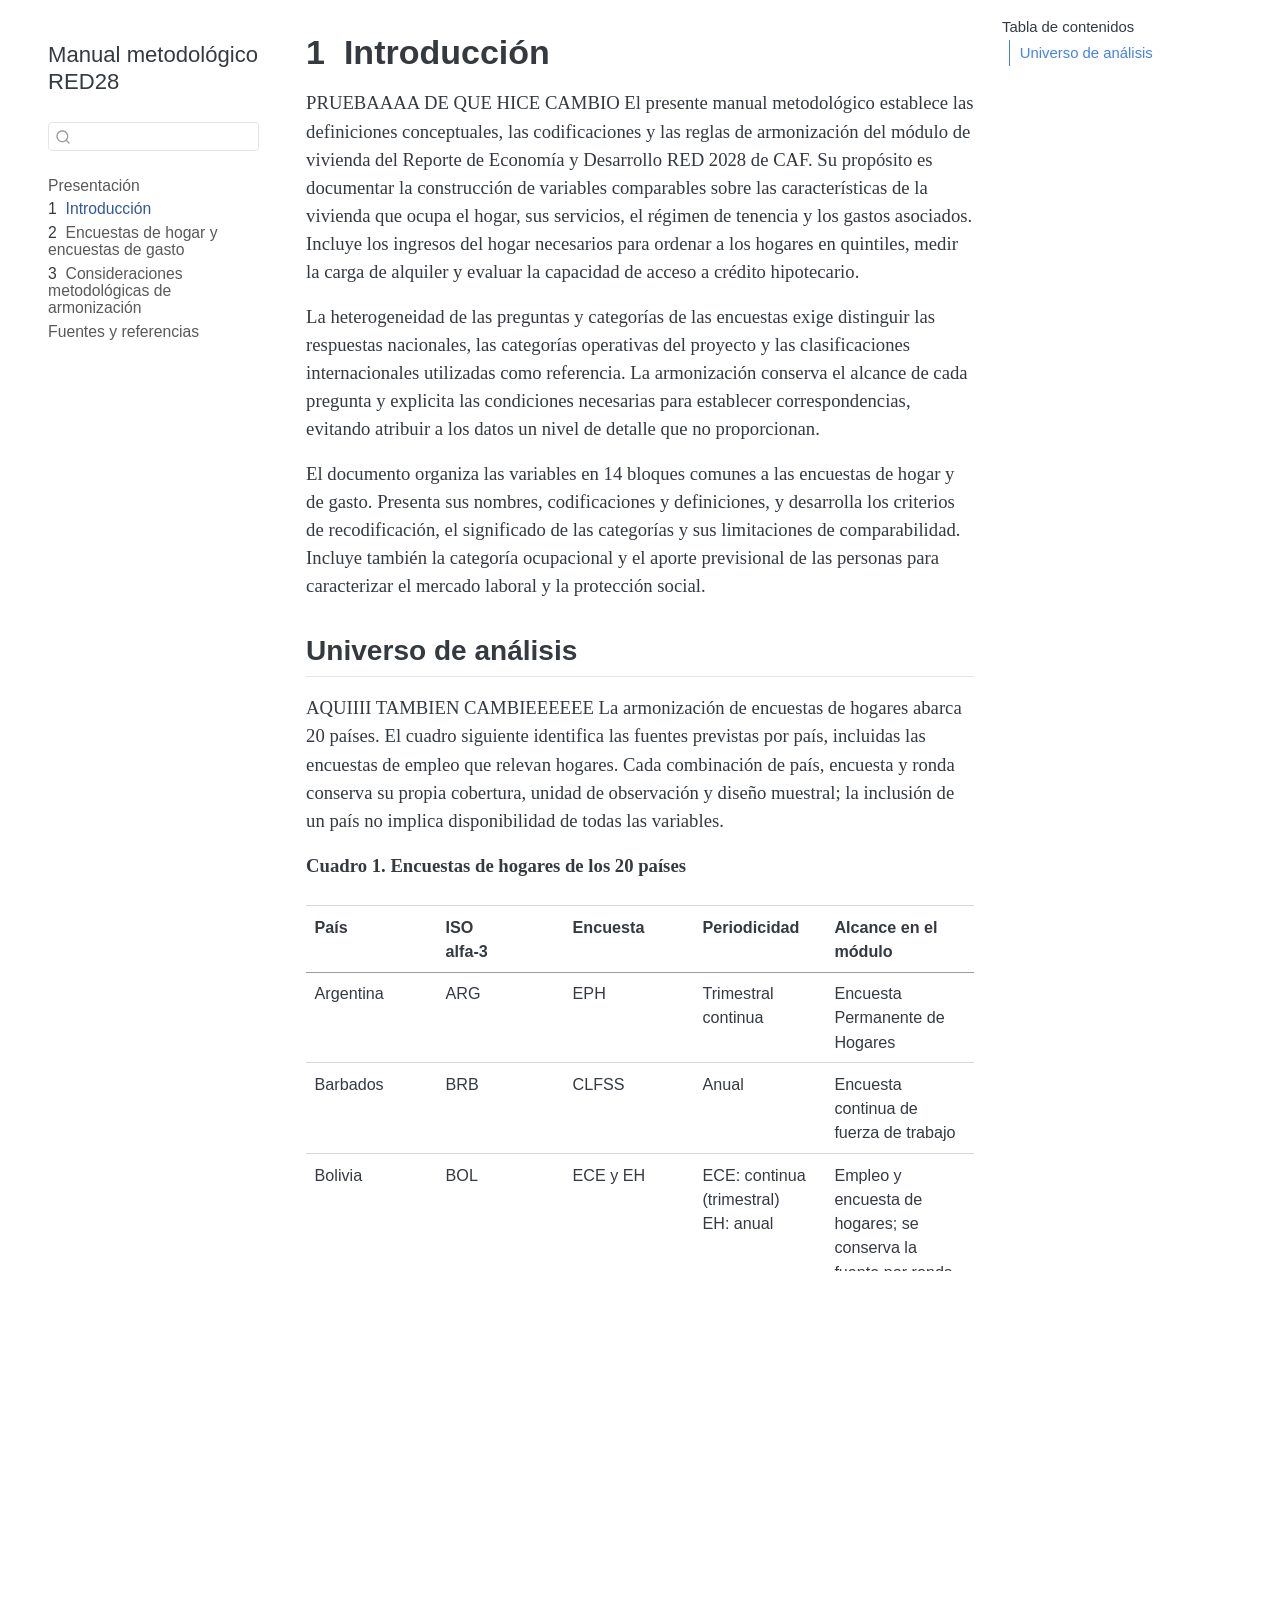
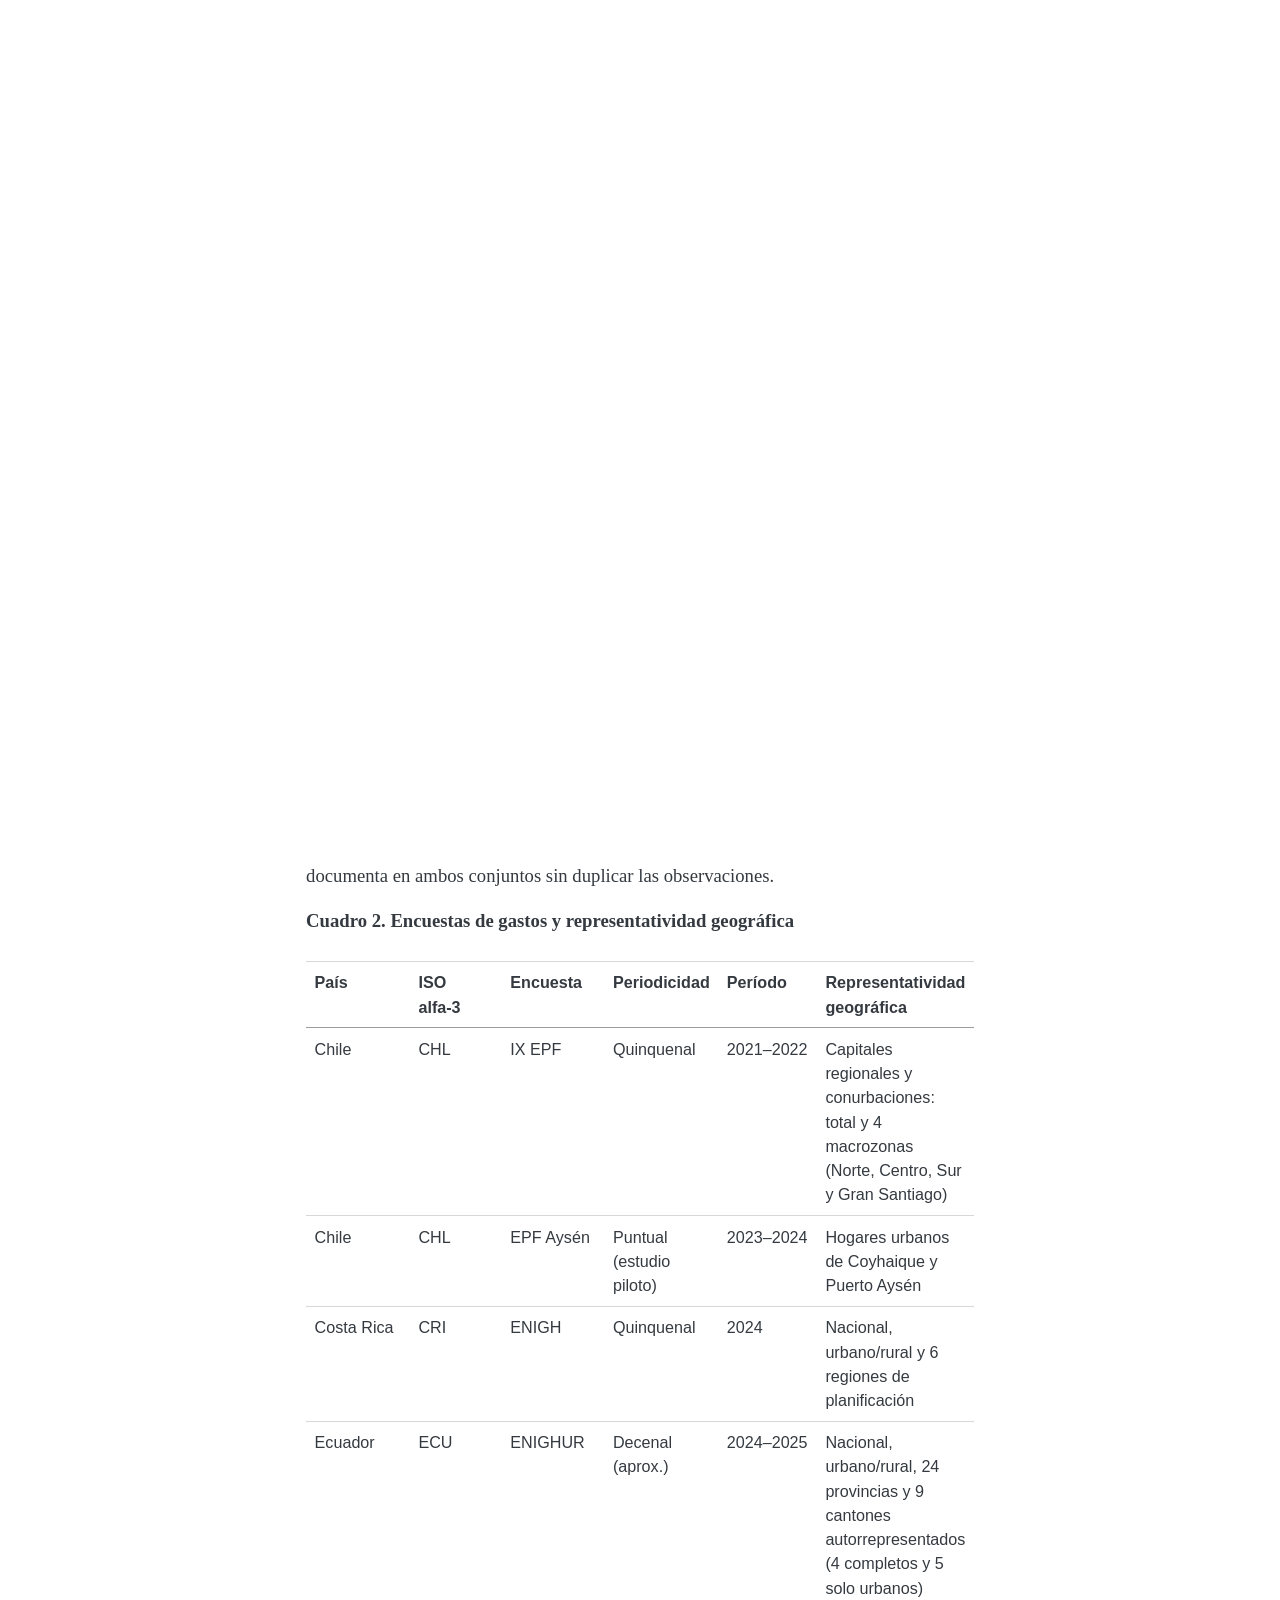
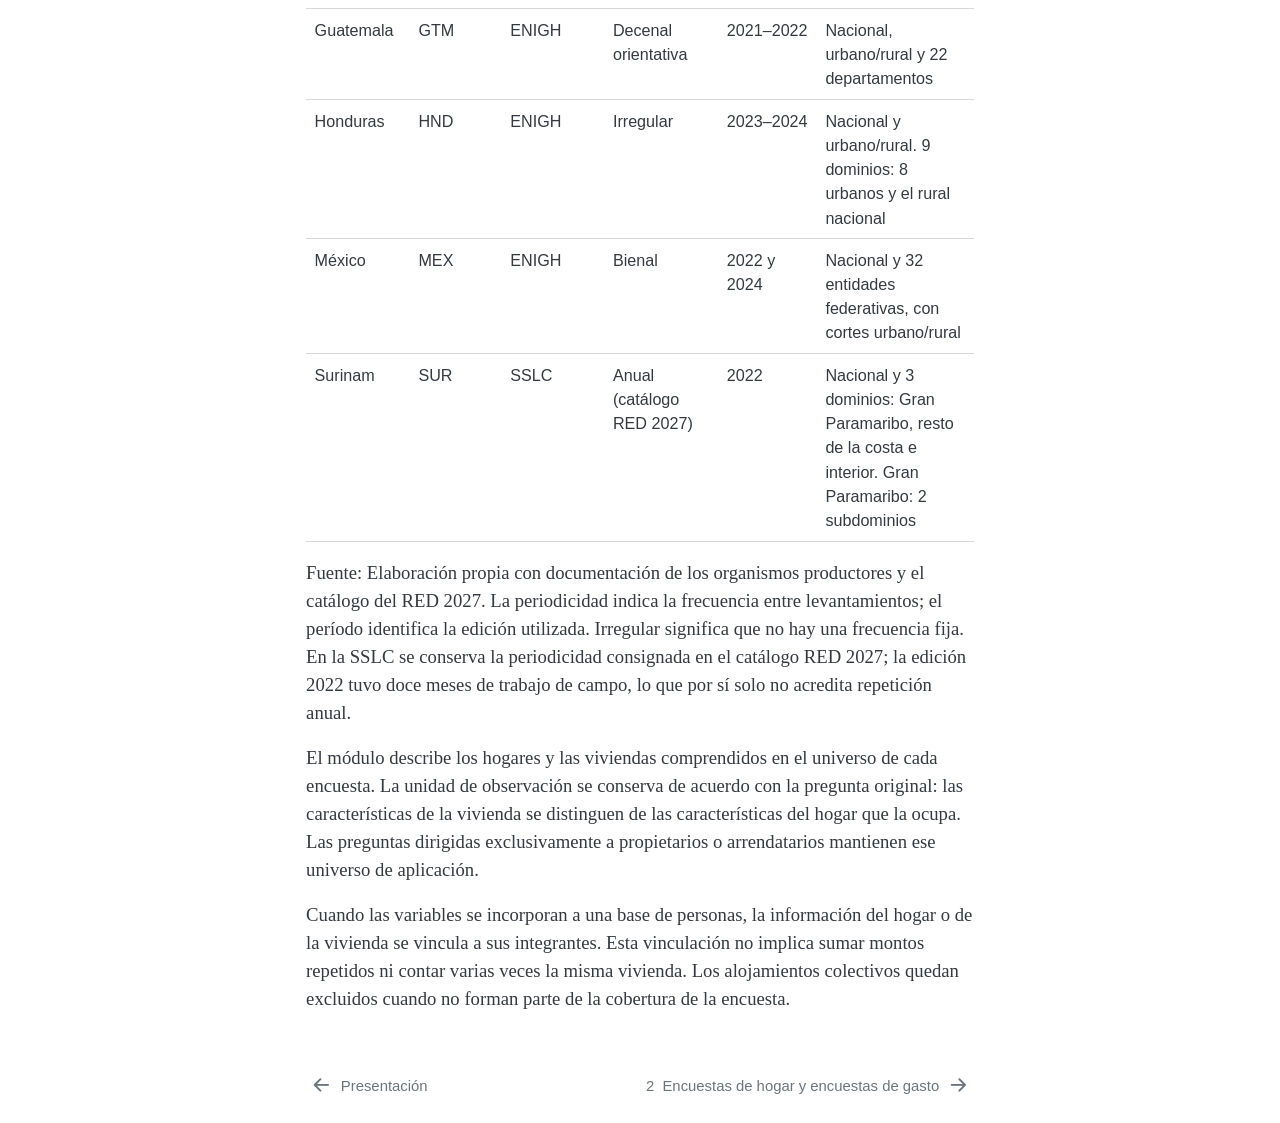
==== chapters/01-introduccion.html @ 7846947e "Publica el manual de vivienda desde RED-2028 (0c551a5)" ====
<!DOCTYPE html>
<html xmlns="http://www.w3.org/1999/xhtml" lang="es" xml:lang="es"><head>

<meta charset="utf-8">
<meta name="generator" content="quarto-1.8.25">

<meta name="viewport" content="width=device-width, initial-scale=1.0, user-scalable=yes">


<title>1&nbsp; Introducción – Manual metodológico RED28</title>
<style>
code{white-space: pre-wrap;}
span.smallcaps{font-variant: small-caps;}
div.columns{display: flex; gap: min(4vw, 1.5em);}
div.column{flex: auto; overflow-x: auto;}
div.hanging-indent{margin-left: 1.5em; text-indent: -1.5em;}
ul.task-list{list-style: none;}
ul.task-list li input[type="checkbox"] {
  width: 0.8em;
  margin: 0 0.8em 0.2em -1em; /* quarto-specific, see https://github.com/quarto-dev/quarto-cli/issues/4556 */ 
  vertical-align: middle;
}
</style>


<script src="../site_libs/quarto-nav/quarto-nav.js"></script>
<script src="../site_libs/quarto-nav/headroom.min.js"></script>
<script src="../site_libs/clipboard/clipboard.min.js"></script>
<script src="../site_libs/quarto-search/autocomplete.umd.js"></script>
<script src="../site_libs/quarto-search/fuse.min.js"></script>
<script src="../site_libs/quarto-search/quarto-search.js"></script>
<meta name="quarto:offset" content="../">
<link href="../chapters/02-encuestas-y-variables.html" rel="next">
<link href="../index.html" rel="prev">
<script src="../site_libs/quarto-html/quarto.js" type="module"></script>
<script src="../site_libs/quarto-html/tabsets/tabsets.js" type="module"></script>
<script src="../site_libs/quarto-html/axe/axe-check.js" type="module"></script>
<script src="../site_libs/quarto-html/popper.min.js"></script>
<script src="../site_libs/quarto-html/tippy.umd.min.js"></script>
<script src="../site_libs/quarto-html/anchor.min.js"></script>
<link href="../site_libs/quarto-html/tippy.css" rel="stylesheet">
<link href="../site_libs/quarto-html/quarto-syntax-highlighting-7b89279ff1a6dce999919e0e67d4d9ec.css" rel="stylesheet" id="quarto-text-highlighting-styles">
<script src="../site_libs/bootstrap/bootstrap.min.js"></script>
<link href="../site_libs/bootstrap/bootstrap-icons.css" rel="stylesheet">
<link href="../site_libs/bootstrap/bootstrap-eebf6eb1e1b65f16e7bf3174752d4c9c.min.css" rel="stylesheet" append-hash="true" id="quarto-bootstrap" data-mode="light">
<script id="quarto-search-options" type="application/json">{
  "location": "sidebar",
  "copy-button": false,
  "collapse-after": 3,
  "panel-placement": "start",
  "type": "textbox",
  "limit": 50,
  "keyboard-shortcut": [
    "f",
    "/",
    "s"
  ],
  "show-item-context": false,
  "language": {
    "search-no-results-text": "No se han encontrado resultados",
    "search-matching-documents-text": "documentos encontrados",
    "search-copy-link-title": "Copiar el enlace en la búsqueda",
    "search-hide-matches-text": "Ocultar resultados adicionales",
    "search-more-match-text": "resultado adicional en este documento",
    "search-more-matches-text": "resultados adicionales en este documento",
    "search-clear-button-title": "Borrar",
    "search-text-placeholder": "",
    "search-detached-cancel-button-title": "Cancelar",
    "search-submit-button-title": "Enviar",
    "search-label": "Buscar"
  }
}</script>


<link rel="stylesheet" href="../styles.css">
</head>

<body class="nav-sidebar floating quarto-light">

<div id="quarto-search-results"></div>
  <header id="quarto-header" class="headroom fixed-top">
  <nav class="quarto-secondary-nav">
    <div class="container-fluid d-flex">
      <button type="button" class="quarto-btn-toggle btn" data-bs-toggle="collapse" role="button" data-bs-target=".quarto-sidebar-collapse-item" aria-controls="quarto-sidebar" aria-expanded="false" aria-label="Alternar barra lateral" onclick="if (window.quartoToggleHeadroom) { window.quartoToggleHeadroom(); }">
        <i class="bi bi-layout-text-sidebar-reverse"></i>
      </button>
        <nav class="quarto-page-breadcrumbs" aria-label="breadcrumb"><ol class="breadcrumb"><li class="breadcrumb-item"><a href="../chapters/01-introduccion.html"><span class="chapter-number">1</span>&nbsp; <span class="chapter-title">Introducción</span></a></li></ol></nav>
        <a class="flex-grow-1" role="navigation" data-bs-toggle="collapse" data-bs-target=".quarto-sidebar-collapse-item" aria-controls="quarto-sidebar" aria-expanded="false" aria-label="Alternar barra lateral" onclick="if (window.quartoToggleHeadroom) { window.quartoToggleHeadroom(); }">      
        </a>
      <button type="button" class="btn quarto-search-button" aria-label="Buscar" onclick="window.quartoOpenSearch();">
        <i class="bi bi-search"></i>
      </button>
    </div>
  </nav>
</header>
<!-- content -->
<div id="quarto-content" class="quarto-container page-columns page-rows-contents page-layout-article">
<!-- sidebar -->
  <nav id="quarto-sidebar" class="sidebar collapse collapse-horizontal quarto-sidebar-collapse-item sidebar-navigation floating overflow-auto">
    <div class="pt-lg-2 mt-2 text-left sidebar-header sidebar-header-stacked">
      <a href="../index.html" class="sidebar-logo-link">
      </a>
    <div class="sidebar-title mb-0 py-0">
      <a href="../">Manual metodológico RED28</a> 
    </div>
      </div>
        <div class="mt-2 flex-shrink-0 align-items-center">
        <div class="sidebar-search">
        <div id="quarto-search" class="" title="Buscar"></div>
        </div>
        </div>
    <div class="sidebar-menu-container"> 
    <ul class="list-unstyled mt-1">
        <li class="sidebar-item">
  <div class="sidebar-item-container"> 
  <a href="../index.html" class="sidebar-item-text sidebar-link">
 <span class="menu-text">Presentación</span></a>
  </div>
</li>
        <li class="sidebar-item">
  <div class="sidebar-item-container"> 
  <a href="../chapters/01-introduccion.html" class="sidebar-item-text sidebar-link active">
 <span class="menu-text"><span class="chapter-number">1</span>&nbsp; <span class="chapter-title">Introducción</span></span></a>
  </div>
</li>
        <li class="sidebar-item">
  <div class="sidebar-item-container"> 
  <a href="../chapters/02-encuestas-y-variables.html" class="sidebar-item-text sidebar-link">
 <span class="menu-text"><span class="chapter-number">2</span>&nbsp; <span class="chapter-title">Encuestas de hogar y encuestas de gasto</span></span></a>
  </div>
</li>
        <li class="sidebar-item">
  <div class="sidebar-item-container"> 
  <a href="../chapters/03-consideraciones-metodologicas.html" class="sidebar-item-text sidebar-link">
 <span class="menu-text"><span class="chapter-number">3</span>&nbsp; <span class="chapter-title">Consideraciones metodológicas de armonización</span></span></a>
  </div>
</li>
        <li class="sidebar-item">
  <div class="sidebar-item-container"> 
  <a href="../chapters/04-fuentes-y-referencias.html" class="sidebar-item-text sidebar-link">
 <span class="menu-text">Fuentes y referencias</span></a>
  </div>
</li>
    </ul>
    </div>
</nav>
<div id="quarto-sidebar-glass" class="quarto-sidebar-collapse-item" data-bs-toggle="collapse" data-bs-target=".quarto-sidebar-collapse-item"></div>
<!-- margin-sidebar -->
    <div id="quarto-margin-sidebar" class="sidebar margin-sidebar">
        <nav id="TOC" role="doc-toc" class="toc-active">
    <h2 id="toc-title">Tabla de contenidos</h2>
   
  <ul class="collapse">
  <li><a href="#universo-de-análisis" id="toc-universo-de-análisis" class="nav-link active" data-scroll-target="#universo-de-análisis">Universo de análisis</a></li>
  </ul>
</nav>
    </div>
<!-- main -->
<main class="content" id="quarto-document-content">

<header id="title-block-header" class="quarto-title-block default">
<div class="quarto-title">
<h1 class="title"><span class="chapter-number">1</span>&nbsp; <span class="chapter-title">Introducción</span></h1>
</div>



<div class="quarto-title-meta">

    
  
    
  </div>
  


</header>


<p>PRUEBAAAA DE QUE HICE CAMBIO El presente manual metodológico establece las definiciones conceptuales, las codificaciones y las reglas de armonización del módulo de vivienda del Reporte de Economía y Desarrollo RED 2028 de CAF. Su propósito es documentar la construcción de variables comparables sobre las características de la vivienda que ocupa el hogar, sus servicios, el régimen de tenencia y los gastos asociados. Incluye los ingresos del hogar necesarios para ordenar a los hogares en quintiles, medir la carga de alquiler y evaluar la capacidad de acceso a crédito hipotecario.</p>
<p>La heterogeneidad de las preguntas y categorías de las encuestas exige distinguir las respuestas nacionales, las categorías operativas del proyecto y las clasificaciones internacionales utilizadas como referencia. La armonización conserva el alcance de cada pregunta y explicita las condiciones necesarias para establecer correspondencias, evitando atribuir a los datos un nivel de detalle que no proporcionan.</p>
<p>El documento organiza las variables en 14 bloques comunes a las encuestas de hogar y de gasto. Presenta sus nombres, codificaciones y definiciones, y desarrolla los criterios de recodificación, el significado de las categorías y sus limitaciones de comparabilidad. Incluye también la categoría ocupacional y el aporte previsional de las personas para caracterizar el mercado laboral y la protección social.</p>
<section id="universo-de-análisis" class="level2">
<h2 class="anchored" data-anchor-id="universo-de-análisis">Universo de análisis</h2>
<p>AQUIIII TAMBIEN CAMBIEEEEEE La armonización de encuestas de hogares abarca 20 países. El cuadro siguiente identifica las fuentes previstas por país, incluidas las encuestas de empleo que relevan hogares. Cada combinación de país, encuesta y ronda conserva su propia cobertura, unidad de observación y diseño muestral; la inclusión de un país no implica disponibilidad de todas las variables.</p>
<p><strong>Cuadro 1. Encuestas de hogares de los 20 países</strong></p>
<div class="table-responsive">
<table class="caption-top table">
<colgroup>
<col style="width: 20%">
<col style="width: 20%">
<col style="width: 20%">
<col style="width: 20%">
<col style="width: 20%">
</colgroup>
<thead>
<tr class="header">
<th>País</th>
<th>ISO<br>alfa-3</th>
<th>Encuesta</th>
<th>Periodicidad</th>
<th>Alcance en el módulo</th>
</tr>
</thead>
<tbody>
<tr class="odd">
<td>Argentina</td>
<td>ARG</td>
<td>EPH</td>
<td>Trimestral continua</td>
<td>Encuesta Permanente de Hogares</td>
</tr>
<tr class="even">
<td>Barbados</td>
<td>BRB</td>
<td>CLFSS</td>
<td>Anual</td>
<td>Encuesta continua de fuerza de trabajo</td>
</tr>
<tr class="odd">
<td>Bolivia</td>
<td>BOL</td>
<td>ECE y EH</td>
<td>ECE: continua (trimestral)<br>EH: anual</td>
<td>Empleo y encuesta de hogares; se conserva la fuente por ronda</td>
</tr>
<tr class="even">
<td>Brasil</td>
<td>BRA</td>
<td>PNAD Contínua</td>
<td>Continua (trimestral)</td>
<td>Incluye el cuestionario de características de la vivienda</td>
</tr>
<tr class="odd">
<td>Chile</td>
<td>CHL</td>
<td>ENE y CASEN</td>
<td>ENE: continua (mensual; publicación trimestral móvil)<br>CASEN: bienal</td>
<td>Fuentes complementarias; no se mezclan hogares de muestras distintas</td>
</tr>
<tr class="even">
<td>Colombia</td>
<td>COL</td>
<td>GEIH</td>
<td>Continua (mensual)</td>
<td>Gran Encuesta Integrada de Hogares</td>
</tr>
<tr class="odd">
<td>Costa Rica</td>
<td>CRI</td>
<td>ECE y ENAHO</td>
<td>ECE: trimestral continua<br>ENAHO: anual</td>
<td>ENAHO aporta el módulo detallado de vivienda</td>
</tr>
<tr class="even">
<td>Ecuador</td>
<td>ECU</td>
<td>ENEMDU</td>
<td>Continua (mensual)</td>
<td>Encuesta Nacional de Empleo, Desempleo y Subempleo</td>
</tr>
<tr class="odd">
<td>El Salvador</td>
<td>SLV</td>
<td>EHPM</td>
<td>Anual</td>
<td>Encuesta de Hogares de Propósitos Múltiples</td>
</tr>
<tr class="even">
<td>España</td>
<td>ESP</td>
<td>ECV</td>
<td>Anual</td>
<td>Versión española de EU-SILC; fuente de hogares y vivienda del módulo</td>
</tr>
<tr class="odd">
<td>Estados Unidos</td>
<td>USA</td>
<td>ACS; AHS; CPS-ASEC</td>
<td>ACS: continua (mensual)<br>AHS: bienal; recolección continua desde 2025<br>CPS-ASEC: anual</td>
<td>ACS principal para vivienda; AHS complementaria; CPS-ASEC para información socioeconómica</td>
</tr>
<tr class="even">
<td>Guatemala</td>
<td>GTM</td>
<td>ENEI, ENEIC y ENCOVI</td>
<td>ENEI / ENEIC: trimestral continua<br>ENCOVI: no periódica</td>
<td>La fuente y el formulario inicial o de seguimiento se identifican por ronda</td>
</tr>
<tr class="odd">
<td>Honduras</td>
<td>HND</td>
<td>EPHPM</td>
<td>Anual</td>
<td>Encuesta Permanente de Hogares de Propósitos Múltiples</td>
</tr>
<tr class="even">
<td>México</td>
<td>MEX</td>
<td>ENOE</td>
<td>Continua (trimestral)</td>
<td>Incluye el cuestionario sociodemográfico; ENIGH se documenta entre las encuestas de gasto</td>
</tr>
<tr class="odd">
<td>Panamá</td>
<td>PAN</td>
<td>EPM y EML</td>
<td>Continua (trimestral)</td>
<td>Encuestas de Propósitos Múltiples y de Mercado Laboral, según ronda</td>
</tr>
<tr class="even">
<td>Paraguay</td>
<td>PRY</td>
<td>EPHC</td>
<td>Continua</td>
<td>Encuesta Permanente de Hogares Continua</td>
</tr>
<tr class="odd">
<td>Perú</td>
<td>PER</td>
<td>ENAHO</td>
<td>Continua (anual y trimestral)</td>
<td>Encuesta Nacional de Hogares</td>
</tr>
<tr class="even">
<td>República Dominicana</td>
<td>DOM</td>
<td>ENCFT</td>
<td>Continua</td>
<td>Encuesta Nacional Continua de Fuerza de Trabajo</td>
</tr>
<tr class="odd">
<td>Surinam</td>
<td>SUR</td>
<td>SSLC</td>
<td>Anual (catálogo RED 2027)</td>
<td>Suriname Survey of Living Conditions; aporta también información de gasto</td>
</tr>
<tr class="even">
<td>Uruguay</td>
<td>URY</td>
<td>ECH</td>
<td>Continua (mensual)</td>
<td>Encuesta Continua de Hogares</td>
</tr>
</tbody>
</table>
</div>
<p>Fuente: Elaboración propia a partir del cuadro de fuentes del RED 2027, el INE de España, el U.S. Census Bureau y los códigos ISO alfa-3 publicados por Naciones Unidas. La periodicidad de las encuestas latinoamericanas y caribeñas sigue el RED 2027; se distingue cada encuesta cuando un país tiene más de una fuente.</p>
<p>Para España se utiliza la Encuesta de Condiciones de Vida (ECV), versión española de EU-SILC. Esta fuente recoge información sobre los hogares, la vivienda y sus costes. Sus ingresos suelen referirse al año natural anterior al de la entrevista, distinción que debe conservarse en el registro de períodos.</p>
<p>Para Estados Unidos se prioriza la American Community Survey (ACS), que recoge alquiler, valor de la vivienda, año de construcción, hipoteca, cuartos y dormitorios. La American Housing Survey (AHS) complementa el análisis de condiciones físicas, mantenimiento y financiación. El suplemento Annual Social and Economic Supplement de la Current Population Survey (CPS-ASEC) se utiliza cuando aporta las variables socioeconómicas requeridas; no sustituye al cuestionario de vivienda de ACS o AHS. Las muestras se mantienen separadas y no se enlazan como si observaran los mismos hogares.</p>
<p>Las encuestas de gasto incluidas en la revisión corresponden a siete países y se presentan a continuación. Surinam SSLC aporta información de hogares y de gasto, por lo que se documenta en ambos conjuntos sin duplicar las observaciones.</p>
<p><strong>Cuadro 2. Encuestas de gastos y representatividad geográfica</strong></p>
<div class="table-responsive">
<table class="caption-top table">
<colgroup>
<col style="width: 16%">
<col style="width: 16%">
<col style="width: 16%">
<col style="width: 16%">
<col style="width: 16%">
<col style="width: 16%">
</colgroup>
<thead>
<tr class="header">
<th>País</th>
<th>ISO<br>alfa-3</th>
<th>Encuesta</th>
<th>Periodicidad</th>
<th>Período</th>
<th>Representatividad geográfica</th>
</tr>
</thead>
<tbody>
<tr class="odd">
<td>Chile</td>
<td>CHL</td>
<td>IX EPF</td>
<td>Quinquenal</td>
<td>2021–2022</td>
<td>Capitales regionales y conurbaciones: total y 4 macrozonas (Norte, Centro, Sur y Gran Santiago)</td>
</tr>
<tr class="even">
<td>Chile</td>
<td>CHL</td>
<td>EPF Aysén</td>
<td>Puntual (estudio piloto)</td>
<td>2023–2024</td>
<td>Hogares urbanos de Coyhaique y Puerto Aysén</td>
</tr>
<tr class="odd">
<td>Costa Rica</td>
<td>CRI</td>
<td>ENIGH</td>
<td>Quinquenal</td>
<td>2024</td>
<td>Nacional, urbano/rural y 6 regiones de planificación</td>
</tr>
<tr class="even">
<td>Ecuador</td>
<td>ECU</td>
<td>ENIGHUR</td>
<td>Decenal (aprox.)</td>
<td>2024–2025</td>
<td>Nacional, urbano/rural, 24 provincias y 9 cantones autorrepresentados (4 completos y 5 solo urbanos)</td>
</tr>
<tr class="odd">
<td>Guatemala</td>
<td>GTM</td>
<td>ENIGH</td>
<td>Decenal orientativa</td>
<td>2021–2022</td>
<td>Nacional, urbano/rural y 22 departamentos</td>
</tr>
<tr class="even">
<td>Honduras</td>
<td>HND</td>
<td>ENIGH</td>
<td>Irregular</td>
<td>2023–2024</td>
<td>Nacional y urbano/rural. 9 dominios: 8 urbanos y el rural nacional</td>
</tr>
<tr class="odd">
<td>México</td>
<td>MEX</td>
<td>ENIGH</td>
<td>Bienal</td>
<td>2022 y 2024</td>
<td>Nacional y 32 entidades federativas, con cortes urbano/rural</td>
</tr>
<tr class="even">
<td>Surinam</td>
<td>SUR</td>
<td>SSLC</td>
<td>Anual (catálogo RED 2027)</td>
<td>2022</td>
<td>Nacional y 3 dominios: Gran Paramaribo, resto de la costa e interior. Gran Paramaribo: 2 subdominios</td>
</tr>
</tbody>
</table>
</div>
<p>Fuente: Elaboración propia con documentación de los organismos productores y el catálogo del RED 2027. La periodicidad indica la frecuencia entre levantamientos; el período identifica la edición utilizada. Irregular significa que no hay una frecuencia fija. En la SSLC se conserva la periodicidad consignada en el catálogo RED 2027; la edición 2022 tuvo doce meses de trabajo de campo, lo que por sí solo no acredita repetición anual.</p>
<p>El módulo describe los hogares y las viviendas comprendidos en el universo de cada encuesta. La unidad de observación se conserva de acuerdo con la pregunta original: las características de la vivienda se distinguen de las características del hogar que la ocupa. Las preguntas dirigidas exclusivamente a propietarios o arrendatarios mantienen ese universo de aplicación.</p>
<p>Cuando las variables se incorporan a una base de personas, la información del hogar o de la vivienda se vincula a sus integrantes. Esta vinculación no implica sumar montos repetidos ni contar varias veces la misma vivienda. Los alojamientos colectivos quedan excluidos cuando no forman parte de la cobertura de la encuesta.</p>


</section>

</main> <!-- /main -->
<script id="quarto-html-after-body" type="application/javascript">
  window.document.addEventListener("DOMContentLoaded", function (event) {
    const icon = "";
    const anchorJS = new window.AnchorJS();
    anchorJS.options = {
      placement: 'right',
      icon: icon
    };
    anchorJS.add('.anchored');
    const isCodeAnnotation = (el) => {
      for (const clz of el.classList) {
        if (clz.startsWith('code-annotation-')) {                     
          return true;
        }
      }
      return false;
    }
    const onCopySuccess = function(e) {
      // button target
      const button = e.trigger;
      // don't keep focus
      button.blur();
      // flash "checked"
      button.classList.add('code-copy-button-checked');
      var currentTitle = button.getAttribute("title");
      button.setAttribute("title", "Copiado");
      let tooltip;
      if (window.bootstrap) {
        button.setAttribute("data-bs-toggle", "tooltip");
        button.setAttribute("data-bs-placement", "left");
        button.setAttribute("data-bs-title", "Copiado");
        tooltip = new bootstrap.Tooltip(button, 
          { trigger: "manual", 
            customClass: "code-copy-button-tooltip",
            offset: [0, -8]});
        tooltip.show();    
      }
      setTimeout(function() {
        if (tooltip) {
          tooltip.hide();
          button.removeAttribute("data-bs-title");
          button.removeAttribute("data-bs-toggle");
          button.removeAttribute("data-bs-placement");
        }
        button.setAttribute("title", currentTitle);
        button.classList.remove('code-copy-button-checked');
      }, 1000);
      // clear code selection
      e.clearSelection();
    }
    const getTextToCopy = function(trigger) {
      const outerScaffold = trigger.parentElement.cloneNode(true);
      const codeEl = outerScaffold.querySelector('code');
      for (const childEl of codeEl.children) {
        if (isCodeAnnotation(childEl)) {
          childEl.remove();
        }
      }
      return codeEl.innerText;
    }
    const clipboard = new window.ClipboardJS('.code-copy-button:not([data-in-quarto-modal])', {
      text: getTextToCopy
    });
    clipboard.on('success', onCopySuccess);
    if (window.document.getElementById('quarto-embedded-source-code-modal')) {
      const clipboardModal = new window.ClipboardJS('.code-copy-button[data-in-quarto-modal]', {
        text: getTextToCopy,
        container: window.document.getElementById('quarto-embedded-source-code-modal')
      });
      clipboardModal.on('success', onCopySuccess);
    }
      var localhostRegex = new RegExp(/^(?:http|https):\/\/localhost\:?[0-9]*\//);
      var mailtoRegex = new RegExp(/^mailto:/);
        var filterRegex = new RegExp('/' + window.location.host + '/');
      var isInternal = (href) => {
          return filterRegex.test(href) || localhostRegex.test(href) || mailtoRegex.test(href);
      }
      // Inspect non-navigation links and adorn them if external
     var links = window.document.querySelectorAll('a[href]:not(.nav-link):not(.navbar-brand):not(.toc-action):not(.sidebar-link):not(.sidebar-item-toggle):not(.pagination-link):not(.no-external):not([aria-hidden]):not(.dropdown-item):not(.quarto-navigation-tool):not(.about-link)');
      for (var i=0; i<links.length; i++) {
        const link = links[i];
        if (!isInternal(link.href)) {
          // undo the damage that might have been done by quarto-nav.js in the case of
          // links that we want to consider external
          if (link.dataset.originalHref !== undefined) {
            link.href = link.dataset.originalHref;
          }
        }
      }
    function tippyHover(el, contentFn, onTriggerFn, onUntriggerFn) {
      const config = {
        allowHTML: true,
        maxWidth: 500,
        delay: 100,
        arrow: false,
        appendTo: function(el) {
            return el.parentElement;
        },
        interactive: true,
        interactiveBorder: 10,
        theme: 'quarto',
        placement: 'bottom-start',
      };
      if (contentFn) {
        config.content = contentFn;
      }
      if (onTriggerFn) {
        config.onTrigger = onTriggerFn;
      }
      if (onUntriggerFn) {
        config.onUntrigger = onUntriggerFn;
      }
      window.tippy(el, config); 
    }
    const noterefs = window.document.querySelectorAll('a[role="doc-noteref"]');
    for (var i=0; i<noterefs.length; i++) {
      const ref = noterefs[i];
      tippyHover(ref, function() {
        // use id or data attribute instead here
        let href = ref.getAttribute('data-footnote-href') || ref.getAttribute('href');
        try { href = new URL(href).hash; } catch {}
        const id = href.replace(/^#\/?/, "");
        const note = window.document.getElementById(id);
        if (note) {
          return note.innerHTML;
        } else {
          return "";
        }
      });
    }
    const xrefs = window.document.querySelectorAll('a.quarto-xref');
    const processXRef = (id, note) => {
      // Strip column container classes
      const stripColumnClz = (el) => {
        el.classList.remove("page-full", "page-columns");
        if (el.children) {
          for (const child of el.children) {
            stripColumnClz(child);
          }
        }
      }
      stripColumnClz(note)
      if (id === null || id.startsWith('sec-')) {
        // Special case sections, only their first couple elements
        const container = document.createElement("div");
        if (note.children && note.children.length > 2) {
          container.appendChild(note.children[0].cloneNode(true));
          for (let i = 1; i < note.children.length; i++) {
            const child = note.children[i];
            if (child.tagName === "P" && child.innerText === "") {
              continue;
            } else {
              container.appendChild(child.cloneNode(true));
              break;
            }
          }
          if (window.Quarto?.typesetMath) {
            window.Quarto.typesetMath(container);
          }
          return container.innerHTML
        } else {
          if (window.Quarto?.typesetMath) {
            window.Quarto.typesetMath(note);
          }
          return note.innerHTML;
        }
      } else {
        // Remove any anchor links if they are present
        const anchorLink = note.querySelector('a.anchorjs-link');
        if (anchorLink) {
          anchorLink.remove();
        }
        if (window.Quarto?.typesetMath) {
          window.Quarto.typesetMath(note);
        }
        if (note.classList.contains("callout")) {
          return note.outerHTML;
        } else {
          return note.innerHTML;
        }
      }
    }
    for (var i=0; i<xrefs.length; i++) {
      const xref = xrefs[i];
      tippyHover(xref, undefined, function(instance) {
        instance.disable();
        let url = xref.getAttribute('href');
        let hash = undefined; 
        if (url.startsWith('#')) {
          hash = url;
        } else {
          try { hash = new URL(url).hash; } catch {}
        }
        if (hash) {
          const id = hash.replace(/^#\/?/, "");
          const note = window.document.getElementById(id);
          if (note !== null) {
            try {
              const html = processXRef(id, note.cloneNode(true));
              instance.setContent(html);
            } finally {
              instance.enable();
              instance.show();
            }
          } else {
            // See if we can fetch this
            fetch(url.split('#')[0])
            .then(res => res.text())
            .then(html => {
              const parser = new DOMParser();
              const htmlDoc = parser.parseFromString(html, "text/html");
              const note = htmlDoc.getElementById(id);
              if (note !== null) {
                const html = processXRef(id, note);
                instance.setContent(html);
              } 
            }).finally(() => {
              instance.enable();
              instance.show();
            });
          }
        } else {
          // See if we can fetch a full url (with no hash to target)
          // This is a special case and we should probably do some content thinning / targeting
          fetch(url)
          .then(res => res.text())
          .then(html => {
            const parser = new DOMParser();
            const htmlDoc = parser.parseFromString(html, "text/html");
            const note = htmlDoc.querySelector('main.content');
            if (note !== null) {
              // This should only happen for chapter cross references
              // (since there is no id in the URL)
              // remove the first header
              if (note.children.length > 0 && note.children[0].tagName === "HEADER") {
                note.children[0].remove();
              }
              const html = processXRef(null, note);
              instance.setContent(html);
            } 
          }).finally(() => {
            instance.enable();
            instance.show();
          });
        }
      }, function(instance) {
      });
    }
        let selectedAnnoteEl;
        const selectorForAnnotation = ( cell, annotation) => {
          let cellAttr = 'data-code-cell="' + cell + '"';
          let lineAttr = 'data-code-annotation="' +  annotation + '"';
          const selector = 'span[' + cellAttr + '][' + lineAttr + ']';
          return selector;
        }
        const selectCodeLines = (annoteEl) => {
          const doc = window.document;
          const targetCell = annoteEl.getAttribute("data-target-cell");
          const targetAnnotation = annoteEl.getAttribute("data-target-annotation");
          const annoteSpan = window.document.querySelector(selectorForAnnotation(targetCell, targetAnnotation));
          const lines = annoteSpan.getAttribute("data-code-lines").split(",");
          const lineIds = lines.map((line) => {
            return targetCell + "-" + line;
          })
          let top = null;
          let height = null;
          let parent = null;
          if (lineIds.length > 0) {
              //compute the position of the single el (top and bottom and make a div)
              const el = window.document.getElementById(lineIds[0]);
              top = el.offsetTop;
              height = el.offsetHeight;
              parent = el.parentElement.parentElement;
            if (lineIds.length > 1) {
              const lastEl = window.document.getElementById(lineIds[lineIds.length - 1]);
              const bottom = lastEl.offsetTop + lastEl.offsetHeight;
              height = bottom - top;
            }
            if (top !== null && height !== null && parent !== null) {
              // cook up a div (if necessary) and position it 
              let div = window.document.getElementById("code-annotation-line-highlight");
              if (div === null) {
                div = window.document.createElement("div");
                div.setAttribute("id", "code-annotation-line-highlight");
                div.style.position = 'absolute';
                parent.appendChild(div);
              }
              div.style.top = top - 2 + "px";
              div.style.height = height + 4 + "px";
              div.style.left = 0;
              let gutterDiv = window.document.getElementById("code-annotation-line-highlight-gutter");
              if (gutterDiv === null) {
                gutterDiv = window.document.createElement("div");
                gutterDiv.setAttribute("id", "code-annotation-line-highlight-gutter");
                gutterDiv.style.position = 'absolute';
                const codeCell = window.document.getElementById(targetCell);
                const gutter = codeCell.querySelector('.code-annotation-gutter');
                gutter.appendChild(gutterDiv);
              }
              gutterDiv.style.top = top - 2 + "px";
              gutterDiv.style.height = height + 4 + "px";
            }
            selectedAnnoteEl = annoteEl;
          }
        };
        const unselectCodeLines = () => {
          const elementsIds = ["code-annotation-line-highlight", "code-annotation-line-highlight-gutter"];
          elementsIds.forEach((elId) => {
            const div = window.document.getElementById(elId);
            if (div) {
              div.remove();
            }
          });
          selectedAnnoteEl = undefined;
        };
          // Handle positioning of the toggle
      window.addEventListener(
        "resize",
        throttle(() => {
          elRect = undefined;
          if (selectedAnnoteEl) {
            selectCodeLines(selectedAnnoteEl);
          }
        }, 10)
      );
      function throttle(fn, ms) {
      let throttle = false;
      let timer;
        return (...args) => {
          if(!throttle) { // first call gets through
              fn.apply(this, args);
              throttle = true;
          } else { // all the others get throttled
              if(timer) clearTimeout(timer); // cancel #2
              timer = setTimeout(() => {
                fn.apply(this, args);
                timer = throttle = false;
              }, ms);
          }
        };
      }
        // Attach click handler to the DT
        const annoteDls = window.document.querySelectorAll('dt[data-target-cell]');
        for (const annoteDlNode of annoteDls) {
          annoteDlNode.addEventListener('click', (event) => {
            const clickedEl = event.target;
            if (clickedEl !== selectedAnnoteEl) {
              unselectCodeLines();
              const activeEl = window.document.querySelector('dt[data-target-cell].code-annotation-active');
              if (activeEl) {
                activeEl.classList.remove('code-annotation-active');
              }
              selectCodeLines(clickedEl);
              clickedEl.classList.add('code-annotation-active');
            } else {
              // Unselect the line
              unselectCodeLines();
              clickedEl.classList.remove('code-annotation-active');
            }
          });
        }
    const findCites = (el) => {
      const parentEl = el.parentElement;
      if (parentEl) {
        const cites = parentEl.dataset.cites;
        if (cites) {
          return {
            el,
            cites: cites.split(' ')
          };
        } else {
          return findCites(el.parentElement)
        }
      } else {
        return undefined;
      }
    };
    var bibliorefs = window.document.querySelectorAll('a[role="doc-biblioref"]');
    for (var i=0; i<bibliorefs.length; i++) {
      const ref = bibliorefs[i];
      const citeInfo = findCites(ref);
      if (citeInfo) {
        tippyHover(citeInfo.el, function() {
          var popup = window.document.createElement('div');
          citeInfo.cites.forEach(function(cite) {
            var citeDiv = window.document.createElement('div');
            citeDiv.classList.add('hanging-indent');
            citeDiv.classList.add('csl-entry');
            var biblioDiv = window.document.getElementById('ref-' + cite);
            if (biblioDiv) {
              citeDiv.innerHTML = biblioDiv.innerHTML;
            }
            popup.appendChild(citeDiv);
          });
          return popup.innerHTML;
        });
      }
    }
  });
  </script>
<nav class="page-navigation">
  <div class="nav-page nav-page-previous">
      <a href="../index.html" class="pagination-link" aria-label="Presentación">
        <i class="bi bi-arrow-left-short"></i> <span class="nav-page-text">Presentación</span>
      </a>          
  </div>
  <div class="nav-page nav-page-next">
      <a href="../chapters/02-encuestas-y-variables.html" class="pagination-link" aria-label="Encuestas de hogar y encuestas de gasto">
        <span class="nav-page-text"><span class="chapter-number">2</span>&nbsp; <span class="chapter-title">Encuestas de hogar y encuestas de gasto</span></span> <i class="bi bi-arrow-right-short"></i>
      </a>
  </div>
</nav>
</div> <!-- /content -->




</body></html>
---- site_libs/quarto-html/tippy.css ----
.tippy-box[data-animation=fade][data-state=hidden]{opacity:0}[data-tippy-root]{max-width:calc(100vw - 10px)}.tippy-box{position:relative;background-color:#333;color:#fff;border-radius:4px;font-size:14px;line-height:1.4;white-space:normal;outline:0;transition-property:transform,visibility,opacity}.tippy-box[data-placement^=top]>.tippy-arrow{bottom:0}.tippy-box[data-placement^=top]>.tippy-arrow:before{bottom:-7px;left:0;border-width:8px 8px 0;border-top-color:initial;transform-origin:center top}.tippy-box[data-placement^=bottom]>.tippy-arrow{top:0}.tippy-box[data-placement^=bottom]>.tippy-arrow:before{top:-7px;left:0;border-width:0 8px 8px;border-bottom-color:initial;transform-origin:center bottom}.tippy-box[data-placement^=left]>.tippy-arrow{right:0}.tippy-box[data-placement^=left]>.tippy-arrow:before{border-width:8px 0 8px 8px;border-left-color:initial;right:-7px;transform-origin:center left}.tippy-box[data-placement^=right]>.tippy-arrow{left:0}.tippy-box[data-placement^=right]>.tippy-arrow:before{left:-7px;border-width:8px 8px 8px 0;border-right-color:initial;transform-origin:center right}.tippy-box[data-inertia][data-state=visible]{transition-timing-function:cubic-bezier(.54,1.5,.38,1.11)}.tippy-arrow{width:16px;height:16px;color:#333}.tippy-arrow:before{content:"";position:absolute;border-color:transparent;border-style:solid}.tippy-content{position:relative;padding:5px 9px;z-index:1}
---- site_libs/quarto-html/quarto-syntax-highlighting-7b89279ff1a6dce999919e0e67d4d9ec.css ----
/* quarto syntax highlight colors */
:root {
  --quarto-hl-ot-color: #003B4F;
  --quarto-hl-at-color: #657422;
  --quarto-hl-ss-color: #20794D;
  --quarto-hl-an-color: #5E5E5E;
  --quarto-hl-fu-color: #4758AB;
  --quarto-hl-st-color: #20794D;
  --quarto-hl-cf-color: #003B4F;
  --quarto-hl-op-color: #5E5E5E;
  --quarto-hl-er-color: #AD0000;
  --quarto-hl-bn-color: #AD0000;
  --quarto-hl-al-color: #AD0000;
  --quarto-hl-va-color: #111111;
  --quarto-hl-bu-color: inherit;
  --quarto-hl-ex-color: inherit;
  --quarto-hl-pp-color: #AD0000;
  --quarto-hl-in-color: #5E5E5E;
  --quarto-hl-vs-color: #20794D;
  --quarto-hl-wa-color: #5E5E5E;
  --quarto-hl-do-color: #5E5E5E;
  --quarto-hl-im-color: #00769E;
  --quarto-hl-ch-color: #20794D;
  --quarto-hl-dt-color: #AD0000;
  --quarto-hl-fl-color: #AD0000;
  --quarto-hl-co-color: #5E5E5E;
  --quarto-hl-cv-color: #5E5E5E;
  --quarto-hl-cn-color: #8f5902;
  --quarto-hl-sc-color: #5E5E5E;
  --quarto-hl-dv-color: #AD0000;
  --quarto-hl-kw-color: #003B4F;
}

/* other quarto variables */
:root {
  --quarto-font-monospace: SFMono-Regular, Menlo, Monaco, Consolas, "Liberation Mono", "Courier New", monospace;
}

/* syntax highlight based on Pandoc's rules */
pre > code.sourceCode > span {
  color: #003B4F;
}

code.sourceCode > span {
  color: #003B4F;
}

div.sourceCode,
div.sourceCode pre.sourceCode {
  color: #003B4F;
}

/* Normal */
code span {
  color: #003B4F;
}

/* Alert */
code span.al {
  color: #AD0000;
  font-style: inherit;
}

/* Annotation */
code span.an {
  color: #5E5E5E;
  font-style: inherit;
}

/* Attribute */
code span.at {
  color: #657422;
  font-style: inherit;
}

/* BaseN */
code span.bn {
  color: #AD0000;
  font-style: inherit;
}

/* BuiltIn */
code span.bu {
  font-style: inherit;
}

/* ControlFlow */
code span.cf {
  color: #003B4F;
  font-weight: bold;
  font-style: inherit;
}

/* Char */
code span.ch {
  color: #20794D;
  font-style: inherit;
}

/* Constant */
code span.cn {
  color: #8f5902;
  font-style: inherit;
}

/* Comment */
code span.co {
  color: #5E5E5E;
  font-style: inherit;
}

/* CommentVar */
code span.cv {
  color: #5E5E5E;
  font-style: italic;
}

/* Documentation */
code span.do {
  color: #5E5E5E;
  font-style: italic;
}

/* DataType */
code span.dt {
  color: #AD0000;
  font-style: inherit;
}

/* DecVal */
code span.dv {
  color: #AD0000;
  font-style: inherit;
}

/* Error */
code span.er {
  color: #AD0000;
  font-style: inherit;
}

/* Extension */
code span.ex {
  font-style: inherit;
}

/* Float */
code span.fl {
  color: #AD0000;
  font-style: inherit;
}

/* Function */
code span.fu {
  color: #4758AB;
  font-style: inherit;
}

/* Import */
code span.im {
  color: #00769E;
  font-style: inherit;
}

/* Information */
code span.in {
  color: #5E5E5E;
  font-style: inherit;
}

/* Keyword */
code span.kw {
  color: #003B4F;
  font-weight: bold;
  font-style: inherit;
}

/* Operator */
code span.op {
  color: #5E5E5E;
  font-style: inherit;
}

/* Other */
code span.ot {
  color: #003B4F;
  font-style: inherit;
}

/* Preprocessor */
code span.pp {
  color: #AD0000;
  font-style: inherit;
}

/* SpecialChar */
code span.sc {
  color: #5E5E5E;
  font-style: inherit;
}

/* SpecialString */
code span.ss {
  color: #20794D;
  font-style: inherit;
}

/* String */
code span.st {
  color: #20794D;
  font-style: inherit;
}

/* Variable */
code span.va {
  color: #111111;
  font-style: inherit;
}

/* VerbatimString */
code span.vs {
  color: #20794D;
  font-style: inherit;
}

/* Warning */
code span.wa {
  color: #5E5E5E;
  font-style: italic;
}

.prevent-inlining {
  content: "</";
}

/*# sourceMappingURL=3944bc705cfaf4c80e56f77c5205168a.css.map */
---- styles.css ----
/* Mantiene legibles los cuadros anchos en pantallas pequeñas. */
.table-responsive {
  margin-bottom: 1rem;
}

.table-responsive > table {
  font-size: 0.95rem;
  margin-bottom: 0;
  min-width: 34rem;
}

.table-responsive th,
.table-responsive td {
  vertical-align: top;
}
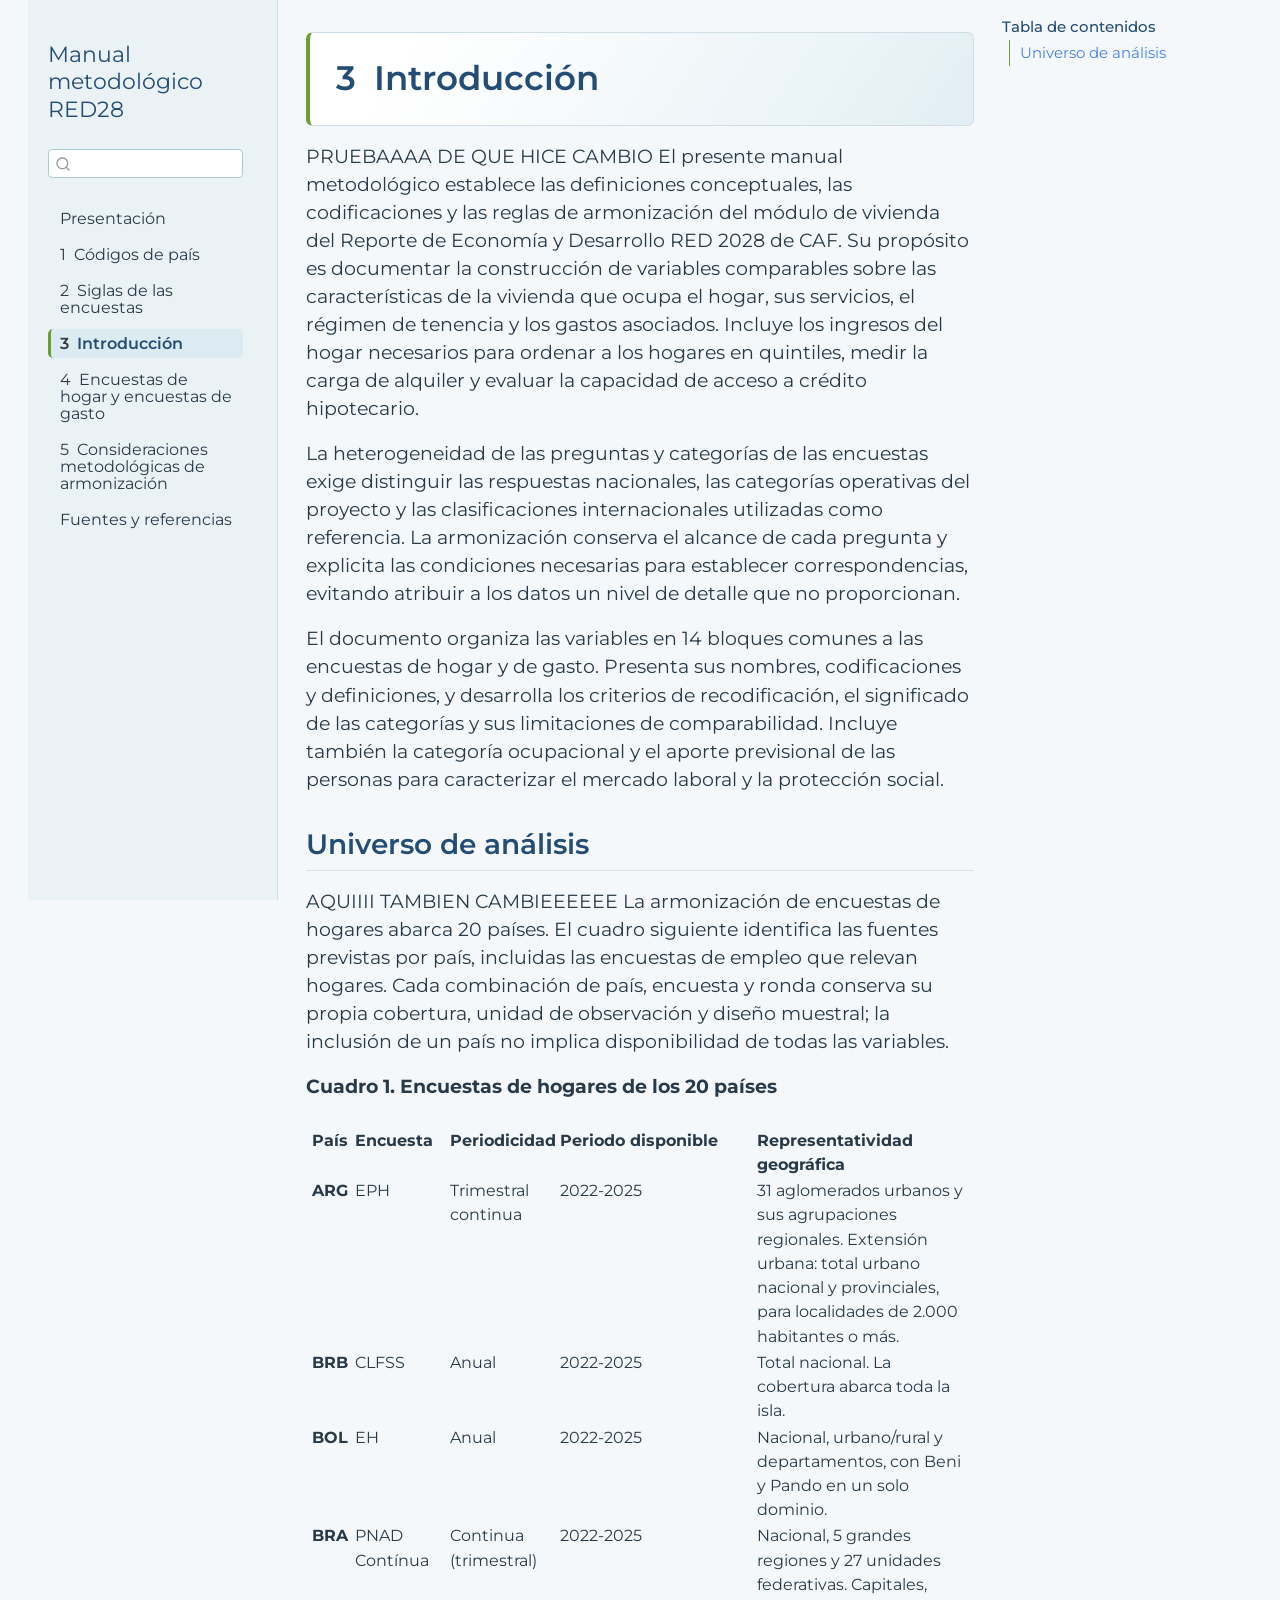
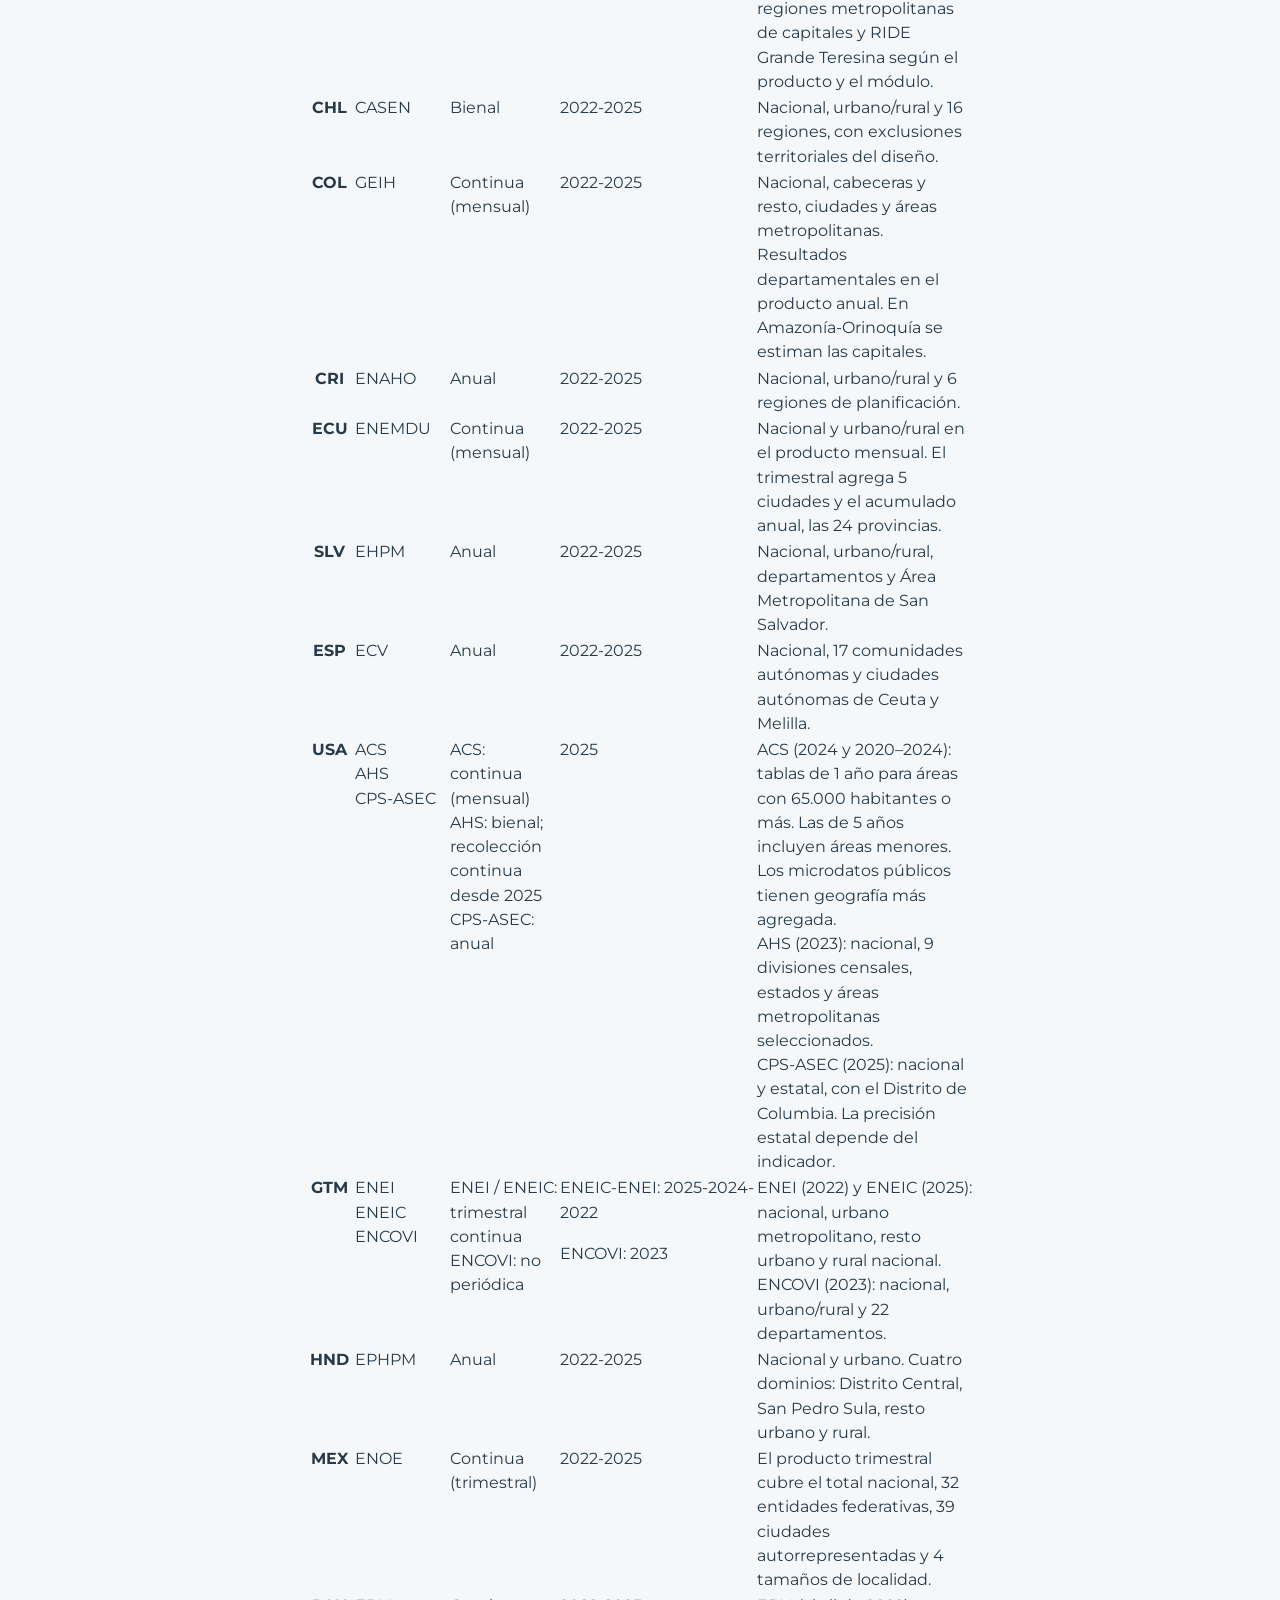
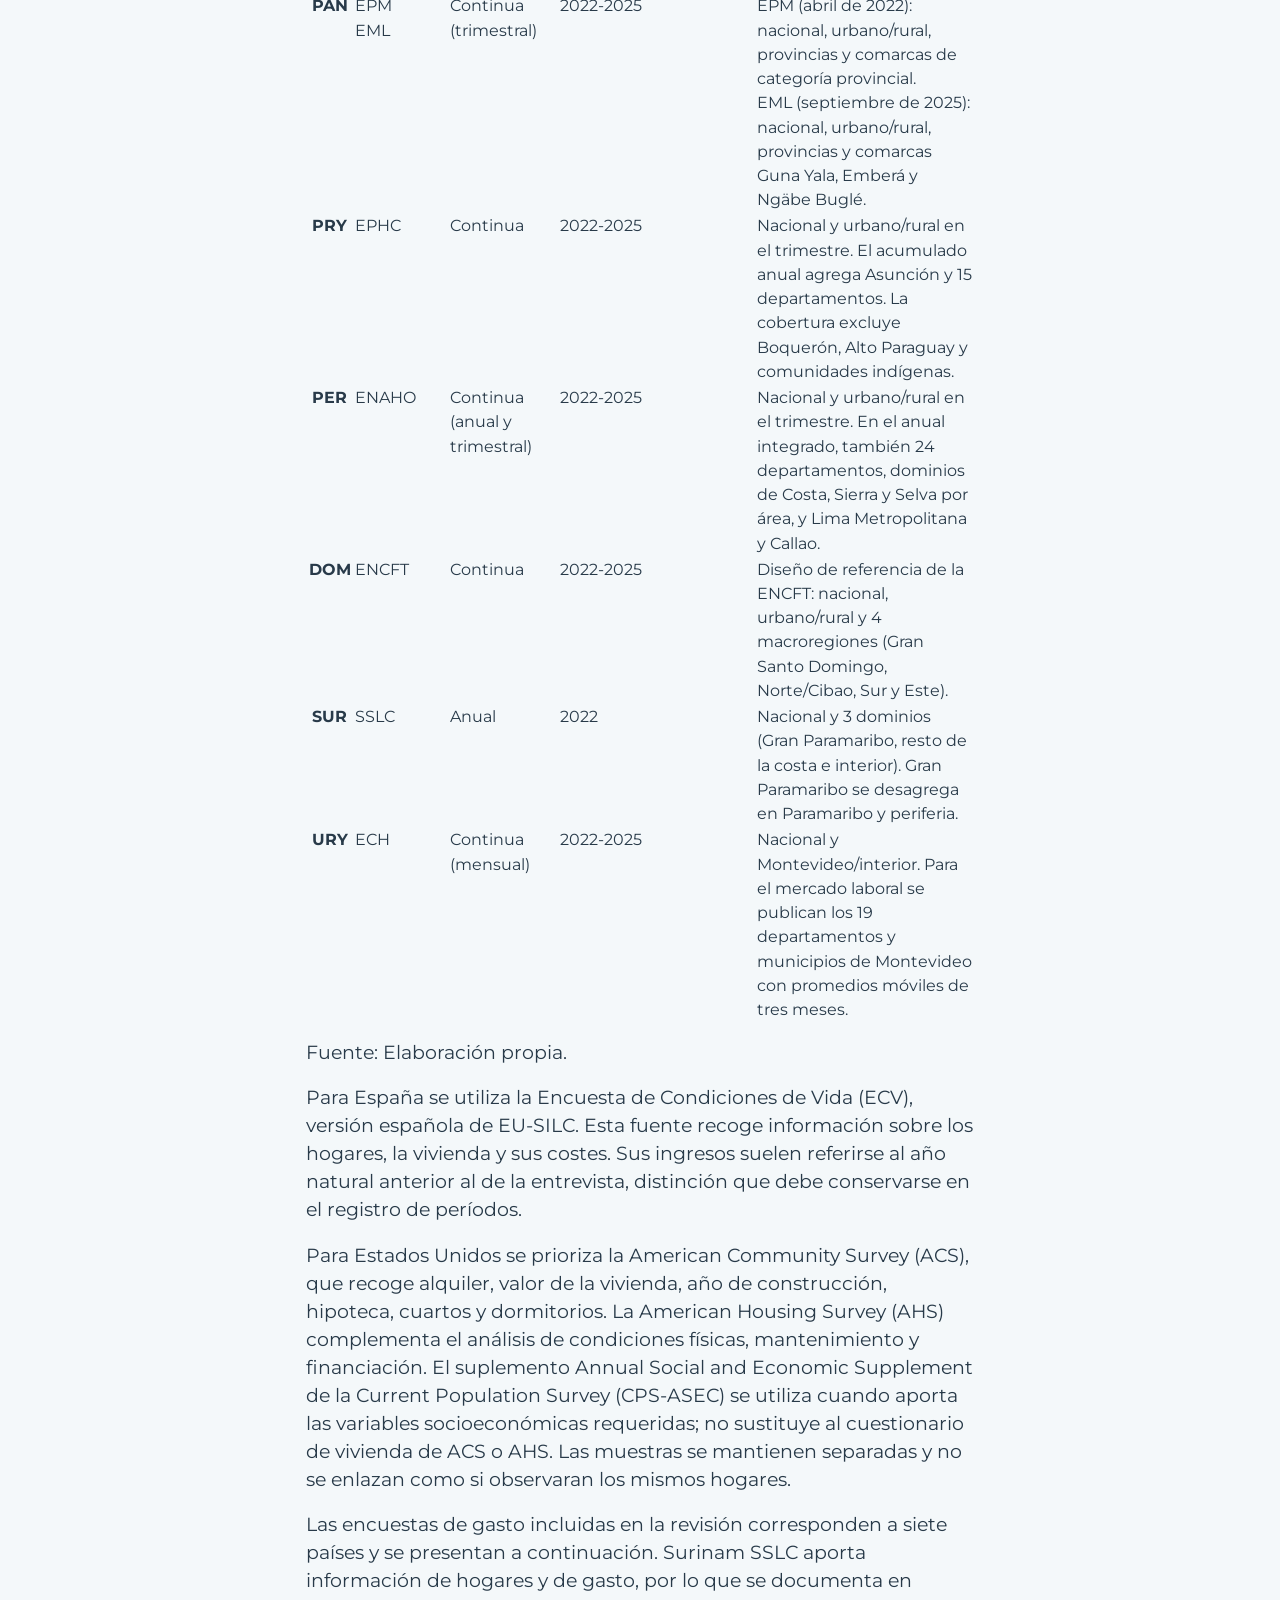
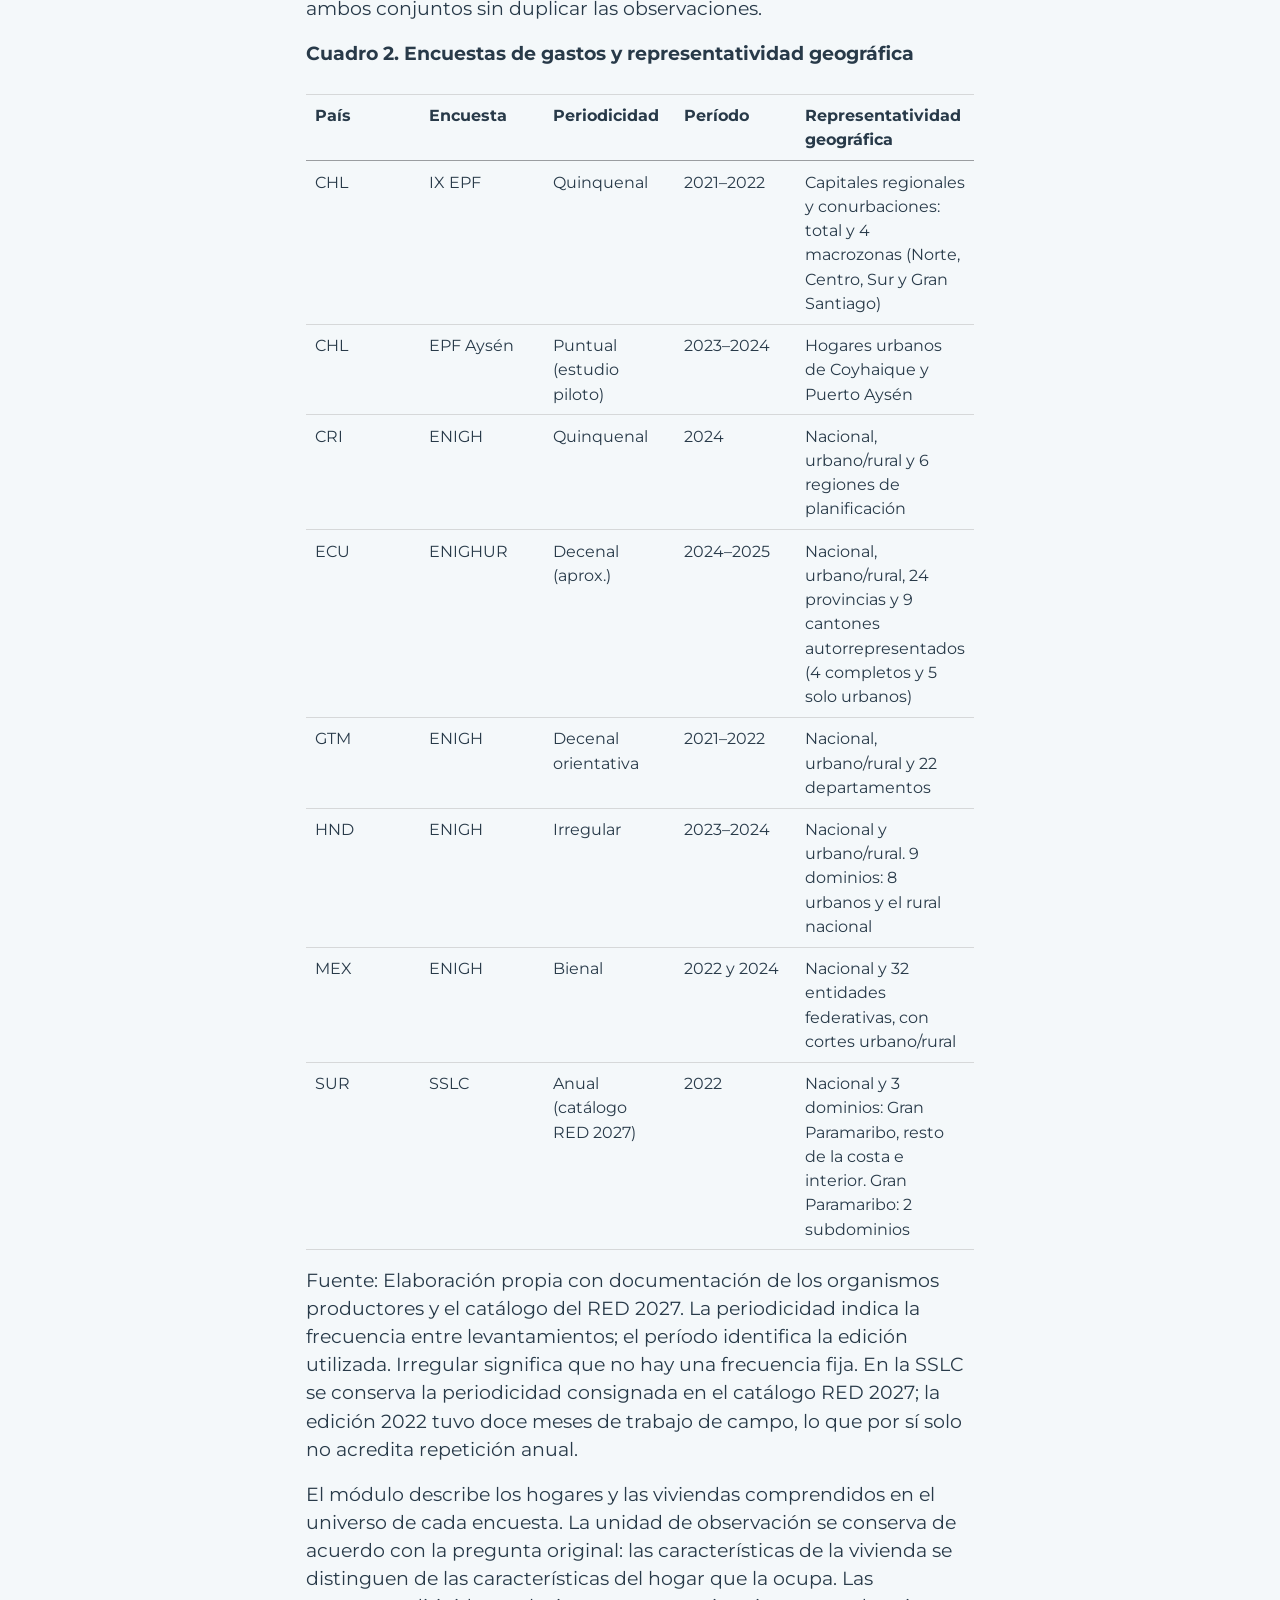
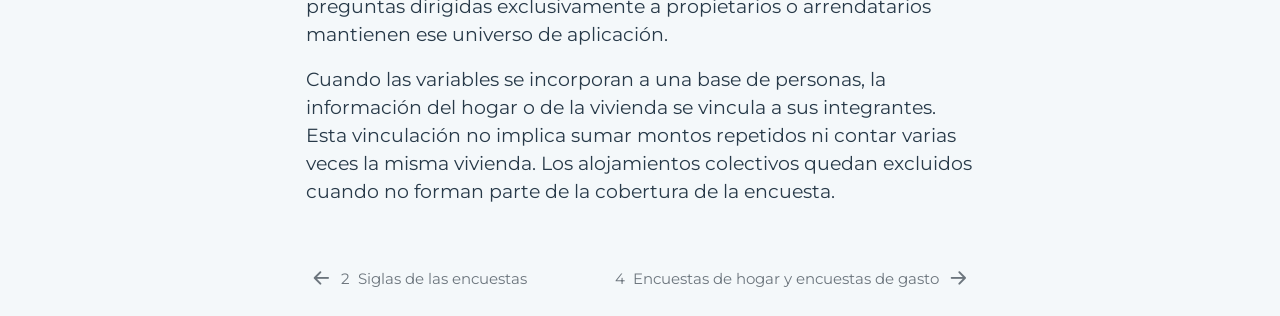
==== commit f2069f26: "Publica el manual de vivienda desde RED-2028 (cd6de0e)" ====
--- a/chapters/01-introduccion.html
+++ b/chapters/01-introduccion.html
@@ -7,7 +7,7 @@
 <meta name="viewport" content="width=device-width, initial-scale=1.0, user-scalable=yes">
 
 
-<title>1&nbsp; Introducción – Manual metodológico RED28</title>
+<title>3&nbsp; Introducción – Manual metodológico RED28</title>
 <style>
 code{white-space: pre-wrap;}
 span.smallcaps{font-variant: small-caps;}
@@ -31,7 +31,7 @@
 <script src="../site_libs/quarto-search/quarto-search.js"></script>
 <meta name="quarto:offset" content="../">
 <link href="../chapters/02-encuestas-y-variables.html" rel="next">
-<link href="../index.html" rel="prev">
+<link href="../chapters/capitulo-siglas-de-las-encuestas.html" rel="prev">
 <script src="../site_libs/quarto-html/quarto.js" type="module"></script>
 <script src="../site_libs/quarto-html/tabsets/tabsets.js" type="module"></script>
 <script src="../site_libs/quarto-html/axe/axe-check.js" type="module"></script>
@@ -84,7 +84,7 @@
       <button type="button" class="quarto-btn-toggle btn" data-bs-toggle="collapse" role="button" data-bs-target=".quarto-sidebar-collapse-item" aria-controls="quarto-sidebar" aria-expanded="false" aria-label="Alternar barra lateral" onclick="if (window.quartoToggleHeadroom) { window.quartoToggleHeadroom(); }">
         <i class="bi bi-layout-text-sidebar-reverse"></i>
       </button>
-        <nav class="quarto-page-breadcrumbs" aria-label="breadcrumb"><ol class="breadcrumb"><li class="breadcrumb-item"><a href="../chapters/01-introduccion.html"><span class="chapter-number">1</span>&nbsp; <span class="chapter-title">Introducción</span></a></li></ol></nav>
+        <nav class="quarto-page-breadcrumbs" aria-label="breadcrumb"><ol class="breadcrumb"><li class="breadcrumb-item"><a href="../chapters/01-introduccion.html"><span class="chapter-number">3</span>&nbsp; <span class="chapter-title">Introducción</span></a></li></ol></nav>
         <a class="flex-grow-1" role="navigation" data-bs-toggle="collapse" data-bs-target=".quarto-sidebar-collapse-item" aria-controls="quarto-sidebar" aria-expanded="false" aria-label="Alternar barra lateral" onclick="if (window.quartoToggleHeadroom) { window.quartoToggleHeadroom(); }">      
         </a>
       <button type="button" class="btn quarto-search-button" aria-label="Buscar" onclick="window.quartoOpenSearch();">
@@ -119,20 +119,32 @@
 </li>
         <li class="sidebar-item">
   <div class="sidebar-item-container"> 
+  <a href="../chapters/capitulo-codigos-de-pais.html" class="sidebar-item-text sidebar-link">
+ <span class="menu-text"><span class="chapter-number">1</span>&nbsp; <span class="chapter-title">Códigos de país</span></span></a>
+  </div>
+</li>
+        <li class="sidebar-item">
+  <div class="sidebar-item-container"> 
+  <a href="../chapters/capitulo-siglas-de-las-encuestas.html" class="sidebar-item-text sidebar-link">
+ <span class="menu-text"><span class="chapter-number">2</span>&nbsp; <span class="chapter-title">Siglas de las encuestas</span></span></a>
+  </div>
+</li>
+        <li class="sidebar-item">
+  <div class="sidebar-item-container"> 
   <a href="../chapters/01-introduccion.html" class="sidebar-item-text sidebar-link active">
- <span class="menu-text"><span class="chapter-number">1</span>&nbsp; <span class="chapter-title">Introducción</span></span></a>
+ <span class="menu-text"><span class="chapter-number">3</span>&nbsp; <span class="chapter-title">Introducción</span></span></a>
   </div>
 </li>
         <li class="sidebar-item">
   <div class="sidebar-item-container"> 
   <a href="../chapters/02-encuestas-y-variables.html" class="sidebar-item-text sidebar-link">
- <span class="menu-text"><span class="chapter-number">2</span>&nbsp; <span class="chapter-title">Encuestas de hogar y encuestas de gasto</span></span></a>
+ <span class="menu-text"><span class="chapter-number">4</span>&nbsp; <span class="chapter-title">Encuestas de hogar y encuestas de gasto</span></span></a>
   </div>
 </li>
         <li class="sidebar-item">
   <div class="sidebar-item-container"> 
   <a href="../chapters/03-consideraciones-metodologicas.html" class="sidebar-item-text sidebar-link">
- <span class="menu-text"><span class="chapter-number">3</span>&nbsp; <span class="chapter-title">Consideraciones metodológicas de armonización</span></span></a>
+ <span class="menu-text"><span class="chapter-number">5</span>&nbsp; <span class="chapter-title">Consideraciones metodológicas de armonización</span></span></a>
   </div>
 </li>
         <li class="sidebar-item">
@@ -160,7 +172,7 @@
 
 <header id="title-block-header" class="quarto-title-block default">
 <div class="quarto-title">
-<h1 class="title"><span class="chapter-number">1</span>&nbsp; <span class="chapter-title">Introducción</span></h1>
+<h1 class="title"><span class="chapter-number">3</span>&nbsp; <span class="chapter-title">Introducción</span></h1>
 </div>
 
 
@@ -184,6 +196,388 @@
 <h2 class="anchored" data-anchor-id="universo-de-análisis">Universo de análisis</h2>
 <p>AQUIIII TAMBIEN CAMBIEEEEEE La armonización de encuestas de hogares abarca 20 países. El cuadro siguiente identifica las fuentes previstas por país, incluidas las encuestas de empleo que relevan hogares. Cada combinación de país, encuesta y ronda conserva su propia cobertura, unidad de observación y diseño muestral; la inclusión de un país no implica disponibilidad de todas las variables.</p>
 <p><strong>Cuadro 1. Encuestas de hogares de los 20 países</strong></p>
+<div class="table-responsive">
+<table>
+<colgroup>
+<col style="width: 7%">
+<col style="width: 14%">
+<col style="width: 16%">
+<col style="width: 29%">
+<col style="width: 32%">
+</colgroup>
+<thead>
+<tr>
+<th style="text-align: center;">
+País
+</th>
+<th>
+Encuesta
+</th>
+<th>
+Periodicidad
+</th>
+<th>
+Periodo disponible
+</th>
+<th>
+Representatividad geográfica
+</th>
+</tr>
+</thead>
+<tbody>
+<tr>
+<th style="text-align: center;">
+ARG
+</th>
+<td>
+EPH
+</td>
+<td>
+Trimestral continua
+</td>
+<td>
+2022-2025
+</td>
+<td>
+31 aglomerados urbanos y sus agrupaciones regionales. Extensión urbana: total urbano nacional y provinciales, para localidades de 2.000 habitantes o más.
+</td>
+</tr>
+<tr>
+<th style="text-align: center;">
+BRB
+</th>
+<td>
+CLFSS
+</td>
+<td>
+Anual
+</td>
+<td>
+2022-2025
+</td>
+<td>
+Total nacional. La cobertura abarca toda la isla.
+</td>
+</tr>
+<tr>
+<th style="text-align: center;">
+BOL
+</th>
+<td>
+EH
+</td>
+<td>
+Anual
+</td>
+<td>
+2022-2025
+</td>
+<td>
+Nacional, urbano/rural y departamentos, con Beni y Pando en un solo dominio.
+</td>
+</tr>
+<tr>
+<th style="text-align: center;">
+BRA
+</th>
+<td>
+PNAD Contínua
+</td>
+<td>
+Continua (trimestral)
+</td>
+<td>
+2022-2025
+</td>
+<td>
+Nacional, 5 grandes regiones y 27 unidades federativas. Capitales, regiones metropolitanas de capitales y RIDE Grande Teresina según el producto y el módulo.
+</td>
+</tr>
+<tr>
+<th style="text-align: center;">
+CHL
+</th>
+<td>
+CASEN
+</td>
+<td>
+Bienal
+</td>
+<td>
+2022-2025
+</td>
+<td>
+Nacional, urbano/rural y 16 regiones, con exclusiones territoriales del diseño.
+</td>
+</tr>
+<tr>
+<th style="text-align: center;">
+COL
+</th>
+<td>
+GEIH
+</td>
+<td>
+Continua (mensual)
+</td>
+<td>
+2022-2025
+</td>
+<td>
+Nacional, cabeceras y resto, ciudades y áreas metropolitanas. Resultados departamentales en el producto anual. En Amazonía-Orinoquía se estiman las capitales.
+</td>
+</tr>
+<tr>
+<th style="text-align: center;">
+CRI
+</th>
+<td>
+ENAHO
+</td>
+<td>
+Anual
+</td>
+<td>
+2022-2025
+</td>
+<td>
+Nacional, urbano/rural y 6 regiones de planificación.
+</td>
+</tr>
+<tr>
+<th style="text-align: center;">
+ECU
+</th>
+<td>
+ENEMDU
+</td>
+<td>
+Continua (mensual)
+</td>
+<td>
+2022-2025
+</td>
+<td>
+Nacional y urbano/rural en el producto mensual. El trimestral agrega 5 ciudades y el acumulado anual, las 24 provincias.
+</td>
+</tr>
+<tr>
+<th style="text-align: center;">
+SLV
+</th>
+<td>
+EHPM
+</td>
+<td>
+Anual
+</td>
+<td>
+2022-2025
+</td>
+<td>
+Nacional, urbano/rural, departamentos y Área Metropolitana de San Salvador.
+</td>
+</tr>
+<tr>
+<th style="text-align: center;">
+ESP
+</th>
+<td>
+ECV
+</td>
+<td>
+Anual
+</td>
+<td>
+2022-2025
+</td>
+<td>
+Nacional, 17 comunidades autónomas y ciudades autónomas de Ceuta y Melilla.
+</td>
+</tr>
+<tr>
+<th style="text-align: center;">
+USA
+</th>
+<td>
+ACS<br> AHS<br> CPS-ASEC
+</td>
+<td>
+ACS: continua (mensual)<br> AHS: bienal; recolección continua desde 2025<br> CPS-ASEC: anual
+</td>
+<td>
+2025
+</td>
+<td>
+ACS (2024 y 2020–2024): tablas de 1 año para áreas con 65.000 habitantes o más. Las de 5 años incluyen áreas menores. Los microdatos públicos tienen geografía más agregada.<br> AHS (2023): nacional, 9 divisiones censales, estados y áreas metropolitanas seleccionados.<br> CPS-ASEC (2025): nacional y estatal, con el Distrito de Columbia. La precisión estatal depende del indicador.
+</td>
+</tr>
+<tr>
+<th style="text-align: center;">
+GTM
+</th>
+<td>
+ENEI<br> ENEIC<br> ENCOVI
+</td>
+<td>
+ENEI / ENEIC: trimestral continua<br> ENCOVI: no periódica
+</td>
+<td>
+<p>
+ENEIC-ENEI: 2025-2024-2022
+</p>
+<p>
+ENCOVI: 2023
+</p>
+</td>
+<td>
+ENEI (2022) y ENEIC (2025): nacional, urbano metropolitano, resto urbano y rural nacional.<br> ENCOVI (2023): nacional, urbano/rural y 22 departamentos.
+</td>
+</tr>
+<tr>
+<th style="text-align: center;">
+HND
+</th>
+<td>
+EPHPM
+</td>
+<td>
+Anual
+</td>
+<td>
+2022-2025
+</td>
+<td>
+Nacional y urbano. Cuatro dominios: Distrito Central, San Pedro Sula, resto urbano y rural.
+</td>
+</tr>
+<tr>
+<th style="text-align: center;">
+MEX
+</th>
+<td>
+ENOE
+</td>
+<td>
+Continua (trimestral)
+</td>
+<td>
+2022-2025
+</td>
+<td>
+El producto trimestral cubre el total nacional, 32 entidades federativas, 39 ciudades autorrepresentadas y 4 tamaños de localidad.
+</td>
+</tr>
+<tr>
+<th style="text-align: center;">
+PAN
+</th>
+<td>
+EPM<br> EML
+</td>
+<td>
+Continua (trimestral)
+</td>
+<td>
+2022-2025
+</td>
+<td>
+EPM (abril de 2022): nacional, urbano/rural, provincias y comarcas de categoría provincial.<br> EML (septiembre de 2025): nacional, urbano/rural, provincias y comarcas Guna Yala, Emberá y Ngäbe Buglé.
+</td>
+</tr>
+<tr>
+<th style="text-align: center;">
+PRY
+</th>
+<td>
+EPHC
+</td>
+<td>
+Continua
+</td>
+<td>
+2022-2025
+</td>
+<td>
+Nacional y urbano/rural en el trimestre. El acumulado anual agrega Asunción y 15 departamentos. La cobertura excluye Boquerón, Alto Paraguay y comunidades indígenas.
+</td>
+</tr>
+<tr>
+<th style="text-align: center;">
+PER
+</th>
+<td>
+ENAHO
+</td>
+<td>
+Continua (anual y trimestral)
+</td>
+<td>
+2022-2025
+</td>
+<td>
+Nacional y urbano/rural en el trimestre. En el anual integrado, también 24 departamentos, dominios de Costa, Sierra y Selva por área, y Lima Metropolitana y Callao.
+</td>
+</tr>
+<tr>
+<th style="text-align: center;">
+DOM
+</th>
+<td>
+ENCFT
+</td>
+<td>
+Continua
+</td>
+<td>
+2022-2025
+</td>
+<td>
+Diseño de referencia de la ENCFT: nacional, urbano/rural y 4 macroregiones (Gran Santo Domingo, Norte/Cibao, Sur y Este).
+</td>
+</tr>
+<tr>
+<th style="text-align: center;">
+SUR
+</th>
+<td>
+SSLC
+</td>
+<td>
+Anual
+</td>
+<td>
+2022
+</td>
+<td>
+Nacional y 3 dominios (Gran Paramaribo, resto de la costa e interior). Gran Paramaribo se desagrega en Paramaribo y periferia.
+</td>
+</tr>
+<tr>
+<th style="text-align: center;">
+URY
+</th>
+<td>
+ECH
+</td>
+<td>
+Continua (mensual)
+</td>
+<td>
+2022-2025
+</td>
+<td>
+Nacional y Montevideo/interior. Para el mercado laboral se publican los 19 departamentos y municipios de Montevideo con promedios móviles de tres meses.
+</td>
+</tr>
+</tbody>
+</table>
+</div>
+<p>Fuente: Elaboración propia.</p>
+<p>Para España se utiliza la Encuesta de Condiciones de Vida (ECV), versión española de EU-SILC. Esta fuente recoge información sobre los hogares, la vivienda y sus costes. Sus ingresos suelen referirse al año natural anterior al de la entrevista, distinción que debe conservarse en el registro de períodos.</p>
+<p>Para Estados Unidos se prioriza la American Community Survey (ACS), que recoge alquiler, valor de la vivienda, año de construcción, hipoteca, cuartos y dormitorios. La American Housing Survey (AHS) complementa el análisis de condiciones físicas, mantenimiento y financiación. El suplemento Annual Social and Economic Supplement de la Current Population Survey (CPS-ASEC) se utiliza cuando aporta las variables socioeconómicas requeridas; no sustituye al cuestionario de vivienda de ACS o AHS. Las muestras se mantienen separadas y no se enlazan como si observaran los mismos hogares.</p>
+<p>Las encuestas de gasto incluidas en la revisión corresponden a siete países y se presentan a continuación. Surinam SSLC aporta información de hogares y de gasto, por lo que se documenta en ambos conjuntos sin duplicar las observaciones.</p>
+<p><strong>Cuadro 2. Encuestas de gastos y representatividad geográfica</strong></p>
 <div class="table-responsive">
 <table class="caption-top table">
 <colgroup>
@@ -196,175 +590,6 @@
 <thead>
 <tr class="header">
 <th>País</th>
-<th>ISO<br>alfa-3</th>
-<th>Encuesta</th>
-<th>Periodicidad</th>
-<th>Alcance en el módulo</th>
-</tr>
-</thead>
-<tbody>
-<tr class="odd">
-<td>Argentina</td>
-<td>ARG</td>
-<td>EPH</td>
-<td>Trimestral continua</td>
-<td>Encuesta Permanente de Hogares</td>
-</tr>
-<tr class="even">
-<td>Barbados</td>
-<td>BRB</td>
-<td>CLFSS</td>
-<td>Anual</td>
-<td>Encuesta continua de fuerza de trabajo</td>
-</tr>
-<tr class="odd">
-<td>Bolivia</td>
-<td>BOL</td>
-<td>ECE y EH</td>
-<td>ECE: continua (trimestral)<br>EH: anual</td>
-<td>Empleo y encuesta de hogares; se conserva la fuente por ronda</td>
-</tr>
-<tr class="even">
-<td>Brasil</td>
-<td>BRA</td>
-<td>PNAD Contínua</td>
-<td>Continua (trimestral)</td>
-<td>Incluye el cuestionario de características de la vivienda</td>
-</tr>
-<tr class="odd">
-<td>Chile</td>
-<td>CHL</td>
-<td>ENE y CASEN</td>
-<td>ENE: continua (mensual; publicación trimestral móvil)<br>CASEN: bienal</td>
-<td>Fuentes complementarias; no se mezclan hogares de muestras distintas</td>
-</tr>
-<tr class="even">
-<td>Colombia</td>
-<td>COL</td>
-<td>GEIH</td>
-<td>Continua (mensual)</td>
-<td>Gran Encuesta Integrada de Hogares</td>
-</tr>
-<tr class="odd">
-<td>Costa Rica</td>
-<td>CRI</td>
-<td>ECE y ENAHO</td>
-<td>ECE: trimestral continua<br>ENAHO: anual</td>
-<td>ENAHO aporta el módulo detallado de vivienda</td>
-</tr>
-<tr class="even">
-<td>Ecuador</td>
-<td>ECU</td>
-<td>ENEMDU</td>
-<td>Continua (mensual)</td>
-<td>Encuesta Nacional de Empleo, Desempleo y Subempleo</td>
-</tr>
-<tr class="odd">
-<td>El Salvador</td>
-<td>SLV</td>
-<td>EHPM</td>
-<td>Anual</td>
-<td>Encuesta de Hogares de Propósitos Múltiples</td>
-</tr>
-<tr class="even">
-<td>España</td>
-<td>ESP</td>
-<td>ECV</td>
-<td>Anual</td>
-<td>Versión española de EU-SILC; fuente de hogares y vivienda del módulo</td>
-</tr>
-<tr class="odd">
-<td>Estados Unidos</td>
-<td>USA</td>
-<td>ACS; AHS; CPS-ASEC</td>
-<td>ACS: continua (mensual)<br>AHS: bienal; recolección continua desde 2025<br>CPS-ASEC: anual</td>
-<td>ACS principal para vivienda; AHS complementaria; CPS-ASEC para información socioeconómica</td>
-</tr>
-<tr class="even">
-<td>Guatemala</td>
-<td>GTM</td>
-<td>ENEI, ENEIC y ENCOVI</td>
-<td>ENEI / ENEIC: trimestral continua<br>ENCOVI: no periódica</td>
-<td>La fuente y el formulario inicial o de seguimiento se identifican por ronda</td>
-</tr>
-<tr class="odd">
-<td>Honduras</td>
-<td>HND</td>
-<td>EPHPM</td>
-<td>Anual</td>
-<td>Encuesta Permanente de Hogares de Propósitos Múltiples</td>
-</tr>
-<tr class="even">
-<td>México</td>
-<td>MEX</td>
-<td>ENOE</td>
-<td>Continua (trimestral)</td>
-<td>Incluye el cuestionario sociodemográfico; ENIGH se documenta entre las encuestas de gasto</td>
-</tr>
-<tr class="odd">
-<td>Panamá</td>
-<td>PAN</td>
-<td>EPM y EML</td>
-<td>Continua (trimestral)</td>
-<td>Encuestas de Propósitos Múltiples y de Mercado Laboral, según ronda</td>
-</tr>
-<tr class="even">
-<td>Paraguay</td>
-<td>PRY</td>
-<td>EPHC</td>
-<td>Continua</td>
-<td>Encuesta Permanente de Hogares Continua</td>
-</tr>
-<tr class="odd">
-<td>Perú</td>
-<td>PER</td>
-<td>ENAHO</td>
-<td>Continua (anual y trimestral)</td>
-<td>Encuesta Nacional de Hogares</td>
-</tr>
-<tr class="even">
-<td>República Dominicana</td>
-<td>DOM</td>
-<td>ENCFT</td>
-<td>Continua</td>
-<td>Encuesta Nacional Continua de Fuerza de Trabajo</td>
-</tr>
-<tr class="odd">
-<td>Surinam</td>
-<td>SUR</td>
-<td>SSLC</td>
-<td>Anual (catálogo RED 2027)</td>
-<td>Suriname Survey of Living Conditions; aporta también información de gasto</td>
-</tr>
-<tr class="even">
-<td>Uruguay</td>
-<td>URY</td>
-<td>ECH</td>
-<td>Continua (mensual)</td>
-<td>Encuesta Continua de Hogares</td>
-</tr>
-</tbody>
-</table>
-</div>
-<p>Fuente: Elaboración propia a partir del cuadro de fuentes del RED 2027, el INE de España, el U.S. Census Bureau y los códigos ISO alfa-3 publicados por Naciones Unidas. La periodicidad de las encuestas latinoamericanas y caribeñas sigue el RED 2027; se distingue cada encuesta cuando un país tiene más de una fuente.</p>
-<p>Para España se utiliza la Encuesta de Condiciones de Vida (ECV), versión española de EU-SILC. Esta fuente recoge información sobre los hogares, la vivienda y sus costes. Sus ingresos suelen referirse al año natural anterior al de la entrevista, distinción que debe conservarse en el registro de períodos.</p>
-<p>Para Estados Unidos se prioriza la American Community Survey (ACS), que recoge alquiler, valor de la vivienda, año de construcción, hipoteca, cuartos y dormitorios. La American Housing Survey (AHS) complementa el análisis de condiciones físicas, mantenimiento y financiación. El suplemento Annual Social and Economic Supplement de la Current Population Survey (CPS-ASEC) se utiliza cuando aporta las variables socioeconómicas requeridas; no sustituye al cuestionario de vivienda de ACS o AHS. Las muestras se mantienen separadas y no se enlazan como si observaran los mismos hogares.</p>
-<p>Las encuestas de gasto incluidas en la revisión corresponden a siete países y se presentan a continuación. Surinam SSLC aporta información de hogares y de gasto, por lo que se documenta en ambos conjuntos sin duplicar las observaciones.</p>
-<p><strong>Cuadro 2. Encuestas de gastos y representatividad geográfica</strong></p>
-<div class="table-responsive">
-<table class="caption-top table">
-<colgroup>
-<col style="width: 16%">
-<col style="width: 16%">
-<col style="width: 16%">
-<col style="width: 16%">
-<col style="width: 16%">
-<col style="width: 16%">
-</colgroup>
-<thead>
-<tr class="header">
-<th>País</th>
-<th>ISO<br>alfa-3</th>
 <th>Encuesta</th>
 <th>Periodicidad</th>
 <th>Período</th>
@@ -373,7 +598,6 @@
 </thead>
 <tbody>
 <tr class="odd">
-<td>Chile</td>
 <td>CHL</td>
 <td>IX EPF</td>
 <td>Quinquenal</td>
@@ -381,7 +605,6 @@
 <td>Capitales regionales y conurbaciones: total y 4 macrozonas (Norte, Centro, Sur y Gran Santiago)</td>
 </tr>
 <tr class="even">
-<td>Chile</td>
 <td>CHL</td>
 <td>EPF Aysén</td>
 <td>Puntual (estudio piloto)</td>
@@ -389,7 +612,6 @@
 <td>Hogares urbanos de Coyhaique y Puerto Aysén</td>
 </tr>
 <tr class="odd">
-<td>Costa Rica</td>
 <td>CRI</td>
 <td>ENIGH</td>
 <td>Quinquenal</td>
@@ -397,7 +619,6 @@
 <td>Nacional, urbano/rural y 6 regiones de planificación</td>
 </tr>
 <tr class="even">
-<td>Ecuador</td>
 <td>ECU</td>
 <td>ENIGHUR</td>
 <td>Decenal (aprox.)</td>
@@ -405,7 +626,6 @@
 <td>Nacional, urbano/rural, 24 provincias y 9 cantones autorrepresentados (4 completos y 5 solo urbanos)</td>
 </tr>
 <tr class="odd">
-<td>Guatemala</td>
 <td>GTM</td>
 <td>ENIGH</td>
 <td>Decenal orientativa</td>
@@ -413,7 +633,6 @@
 <td>Nacional, urbano/rural y 22 departamentos</td>
 </tr>
 <tr class="even">
-<td>Honduras</td>
 <td>HND</td>
 <td>ENIGH</td>
 <td>Irregular</td>
@@ -421,7 +640,6 @@
 <td>Nacional y urbano/rural. 9 dominios: 8 urbanos y el rural nacional</td>
 </tr>
 <tr class="odd">
-<td>México</td>
 <td>MEX</td>
 <td>ENIGH</td>
 <td>Bienal</td>
@@ -429,7 +647,6 @@
 <td>Nacional y 32 entidades federativas, con cortes urbano/rural</td>
 </tr>
 <tr class="even">
-<td>Surinam</td>
 <td>SUR</td>
 <td>SSLC</td>
 <td>Anual (catálogo RED 2027)</td>
@@ -849,13 +1066,13 @@
   </script>
 <nav class="page-navigation">
   <div class="nav-page nav-page-previous">
-      <a href="../index.html" class="pagination-link" aria-label="Presentación">
-        <i class="bi bi-arrow-left-short"></i> <span class="nav-page-text">Presentación</span>
+      <a href="../chapters/capitulo-siglas-de-las-encuestas.html" class="pagination-link" aria-label="Siglas de las encuestas">
+        <i class="bi bi-arrow-left-short"></i> <span class="nav-page-text"><span class="chapter-number">2</span>&nbsp; <span class="chapter-title">Siglas de las encuestas</span></span>
       </a>          
   </div>
   <div class="nav-page nav-page-next">
       <a href="../chapters/02-encuestas-y-variables.html" class="pagination-link" aria-label="Encuestas de hogar y encuestas de gasto">
-        <span class="nav-page-text"><span class="chapter-number">2</span>&nbsp; <span class="chapter-title">Encuestas de hogar y encuestas de gasto</span></span> <i class="bi bi-arrow-right-short"></i>
+        <span class="nav-page-text"><span class="chapter-number">4</span>&nbsp; <span class="chapter-title">Encuestas de hogar y encuestas de gasto</span></span> <i class="bi bi-arrow-right-short"></i>
       </a>
   </div>
 </nav>
--- a/styles.css
+++ b/styles.css
@@ -1,3 +1,5 @@
+@import url("images/montserrat.css");
+
 /* Mantiene legibles los cuadros anchos en pantallas pequeñas. */
 .table-responsive {
   margin-bottom: 1rem;
@@ -13,3 +15,111 @@
 .table-responsive td {
   vertical-align: top;
 }
+
+/* Paleta del sitio del manual inspirada en CAF. */
+@media screen {
+  body.quarto-light {
+    --red28-paper: #f4f8fa;
+    --red28-sidebar: #eaf2f6;
+    --red28-ink: #283a49;
+    --red28-blue: #244d75;
+    --red28-green: #699f32;
+    --red28-line: #cfdee6;
+    --bs-body-bg: var(--red28-paper);
+    --bs-body-color: var(--red28-ink);
+    --bs-link-color-rgb: 23, 100, 148;
+    --bs-link-hover-color-rgb: 36, 77, 117;
+    background-color: var(--red28-paper);
+  }
+
+  #quarto-sidebar,
+  #quarto-header .quarto-secondary-nav {
+    background-color: var(--red28-sidebar);
+  }
+
+  #quarto-sidebar {
+    border-inline-end: 1px solid var(--red28-line);
+    padding-inline-end: .9rem;
+  }
+
+  #quarto-sidebar .sidebar-title a,
+  #quarto-document-content :is(h1, h2, h3, h4, h5, h6),
+  #quarto-margin-sidebar #TOC h2 {
+    color: var(--red28-blue);
+  }
+
+  #quarto-sidebar .sidebar-link {
+    border-inline-start: .2rem solid transparent;
+    border-radius: .3rem;
+    color: var(--red28-ink);
+    padding: .36rem .55rem;
+  }
+
+  #quarto-sidebar .sidebar-link:hover,
+  #quarto-sidebar .sidebar-link.active {
+    background-color: #dceaf2;
+    color: var(--red28-blue);
+  }
+
+  #quarto-sidebar .sidebar-link.active {
+    border-inline-start-color: var(--red28-green);
+    font-weight: 600;
+  }
+
+  #quarto-search .aa-Form {
+    border-color: #aec7d5;
+  }
+
+  #quarto-search .aa-Form:focus-within {
+    outline: 2px solid var(--red28-blue);
+    outline-offset: 2px;
+  }
+
+  #title-block-header {
+    background: linear-gradient(124deg, #fff 15%, #edf5f8 70%, #e2eef4);
+    border: 1px solid var(--red28-line);
+    border-inline-start: .25rem solid var(--red28-green);
+    border-radius: .4rem;
+    padding: clamp(1rem, 2vw, 1.65rem);
+  }
+
+  #presentación img[alt^="CAF —"] {
+    width: min(100%, 28rem);
+    height: auto;
+  }
+
+  #title-block-header .subtitle,
+  #quarto-margin-sidebar #TOC .nav-link.active {
+    color: var(--red28-blue);
+  }
+
+  #quarto-margin-sidebar #TOC .nav-link.active {
+    border-inline-start-color: var(--red28-green);
+  }
+
+  .table-responsive > table {
+    --bs-table-bg: #fff;
+    --bs-table-color: var(--red28-ink);
+    --bs-table-border-color: var(--red28-line);
+  }
+
+  .table-responsive > table > thead {
+    --bs-table-bg: var(--red28-sidebar);
+    --bs-table-color: var(--red28-blue);
+  }
+}
+
+/* Tipografía común para la lectura y la navegación del manual. */
+:root {
+  --red28-typeface: "Montserrat", Arial, sans-serif;
+  --bs-font-sans-serif: var(--red28-typeface);
+  --bs-body-font-family: var(--red28-typeface);
+  --bs-font-monospace: var(--red28-typeface);
+  --aa-font-family: var(--red28-typeface);
+}
+
+body,
+p,
+.lead {
+  font-family: var(--red28-typeface);
+}
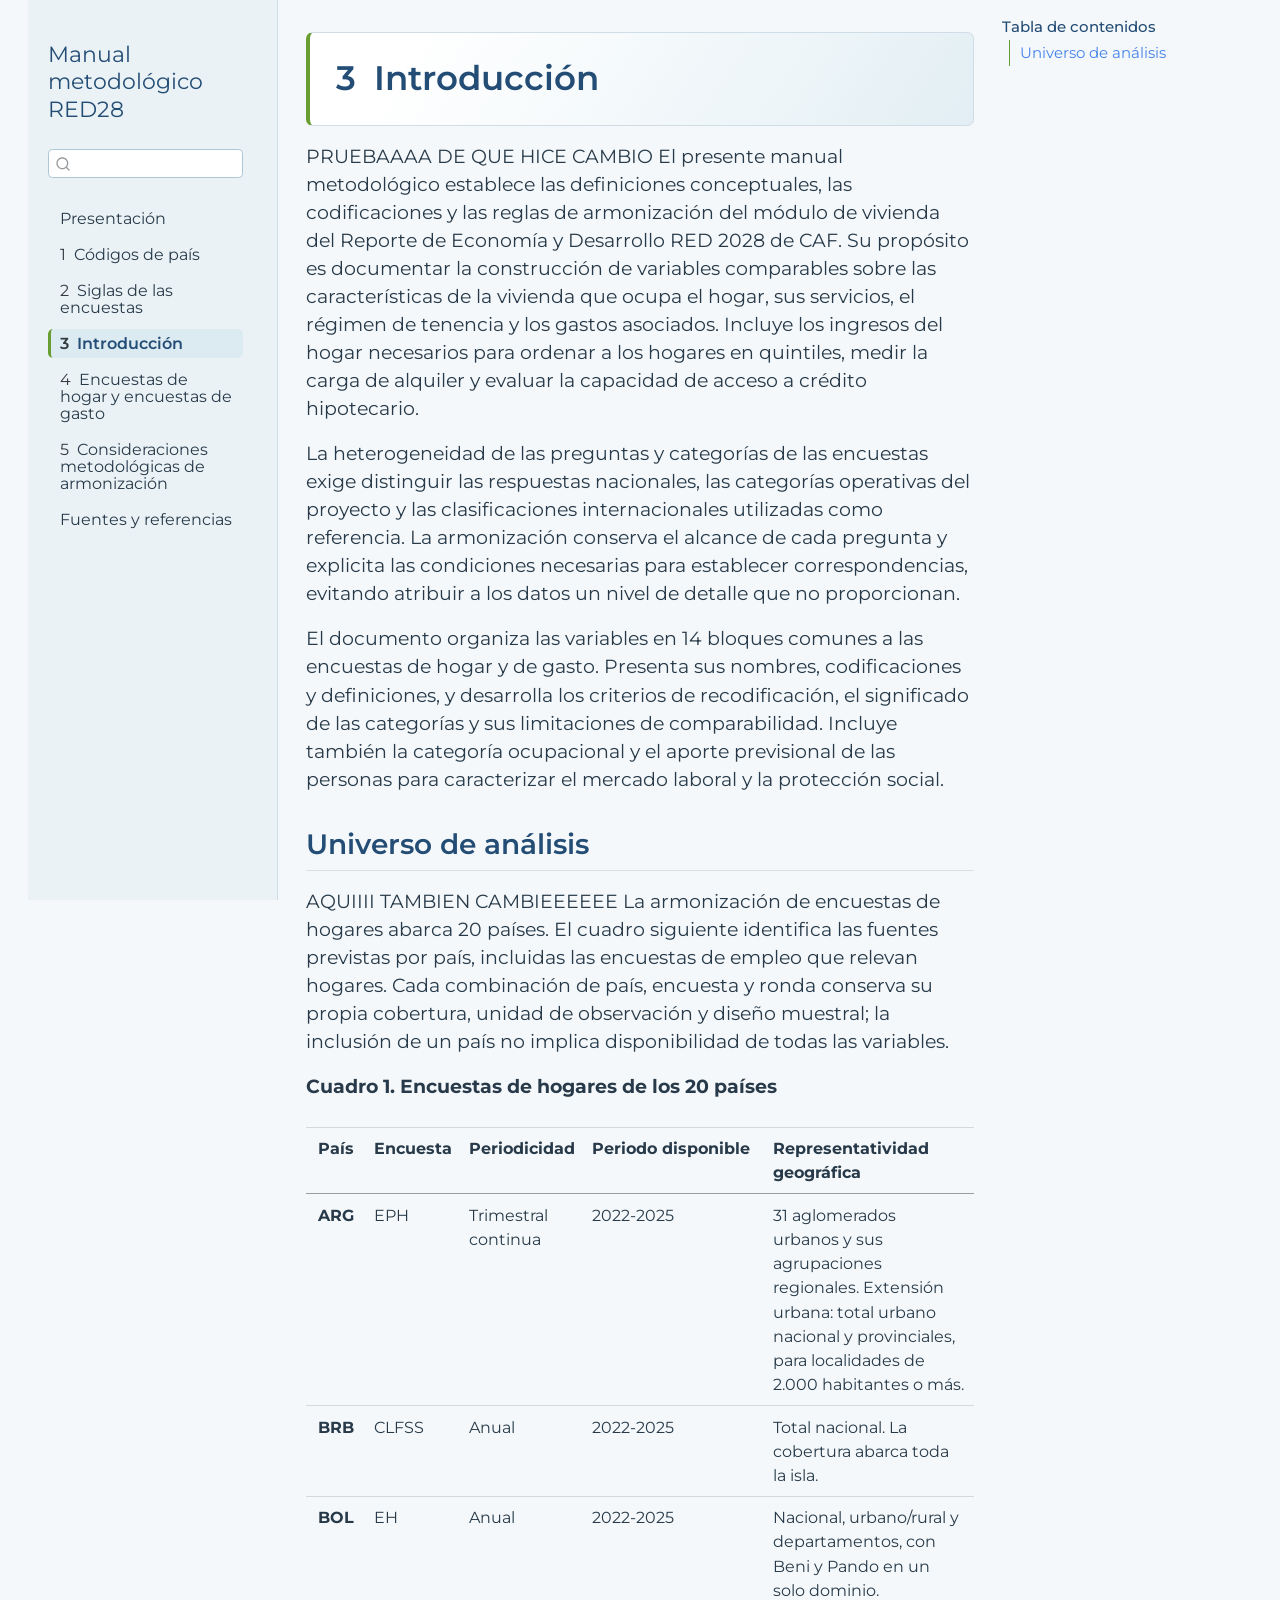
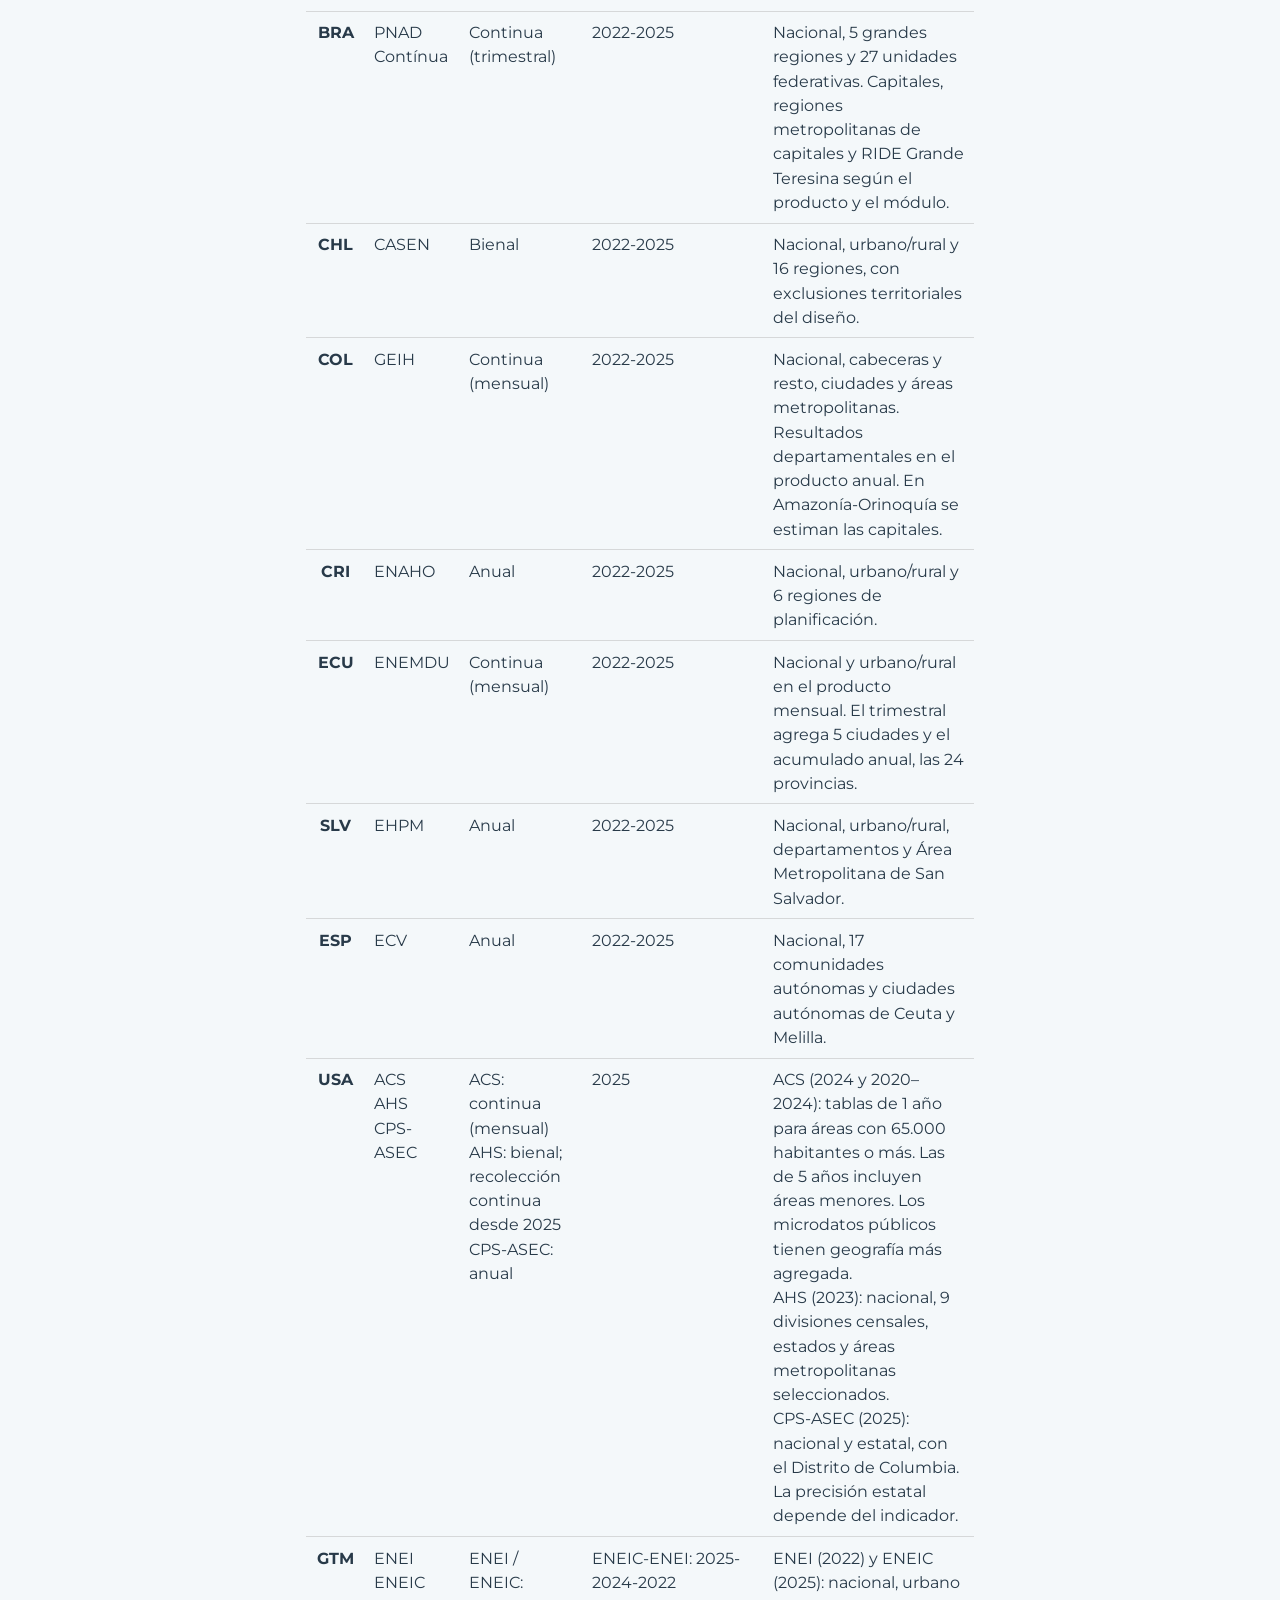
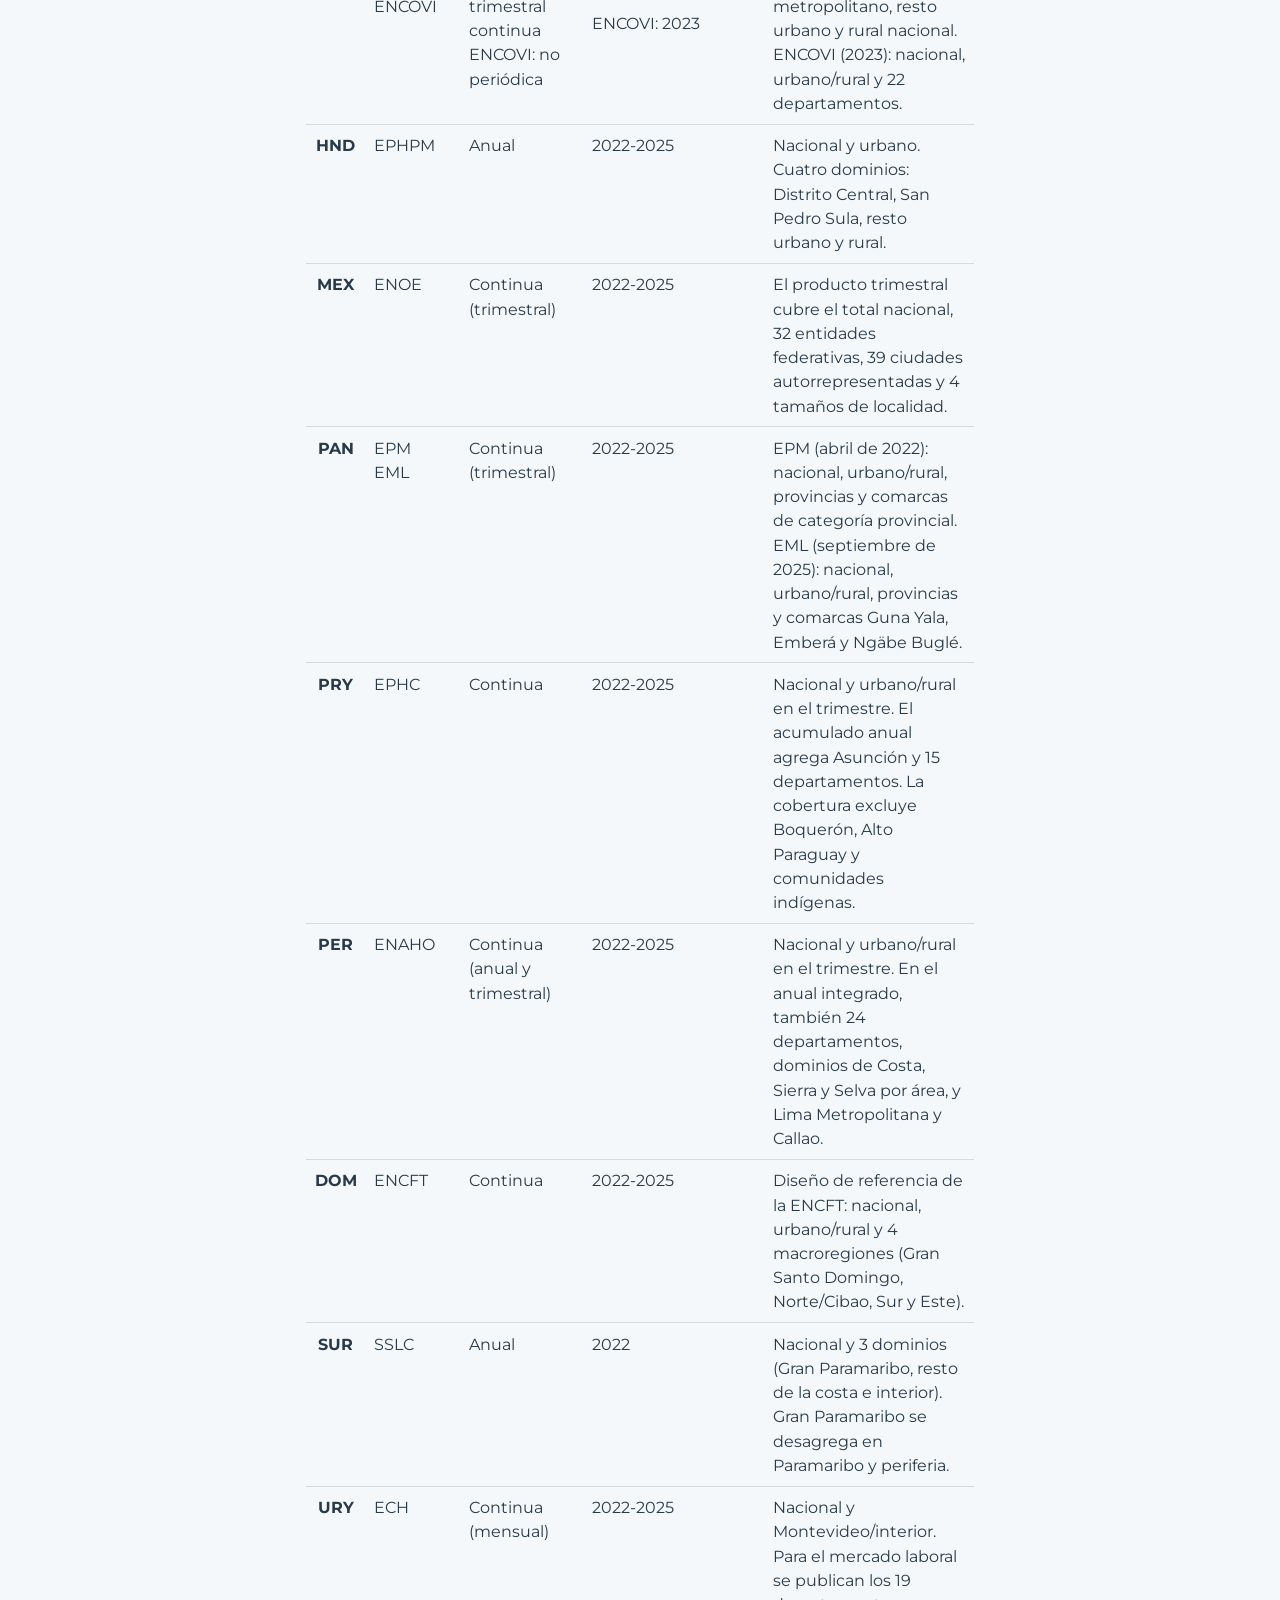
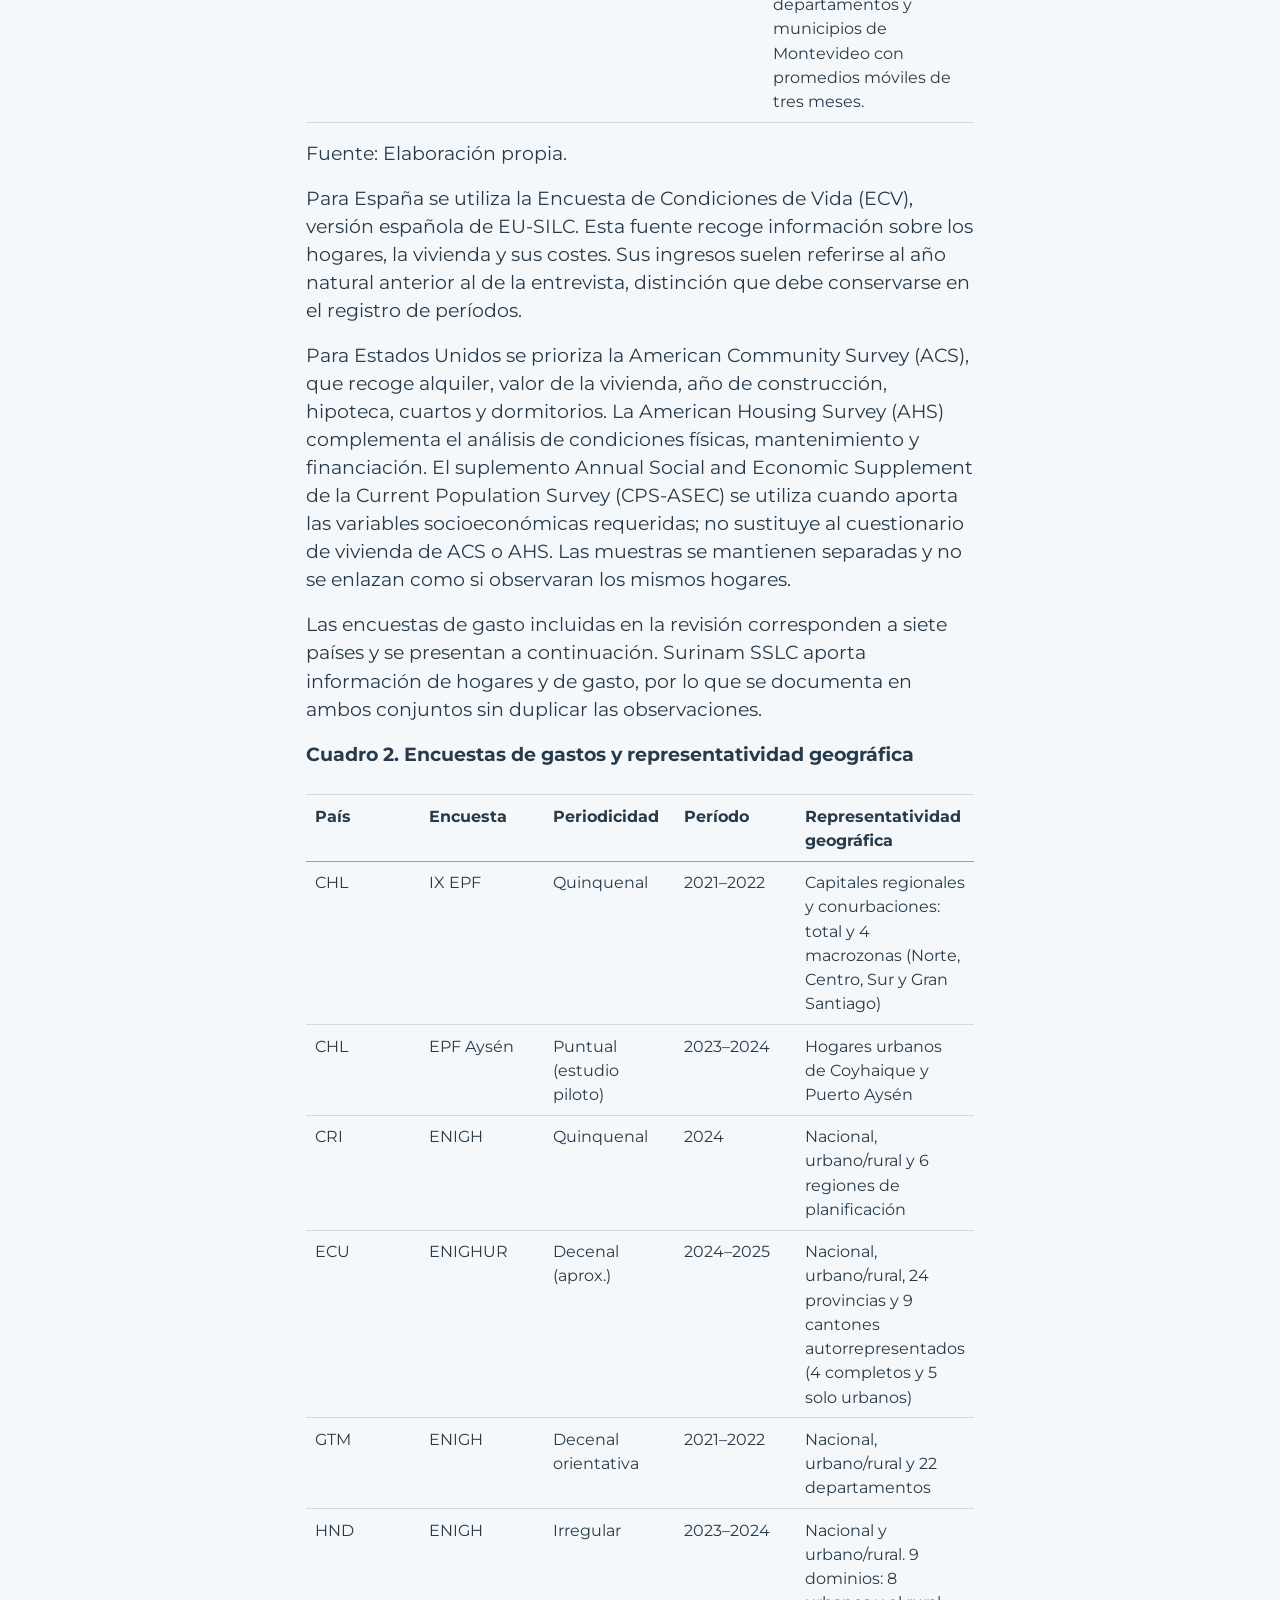
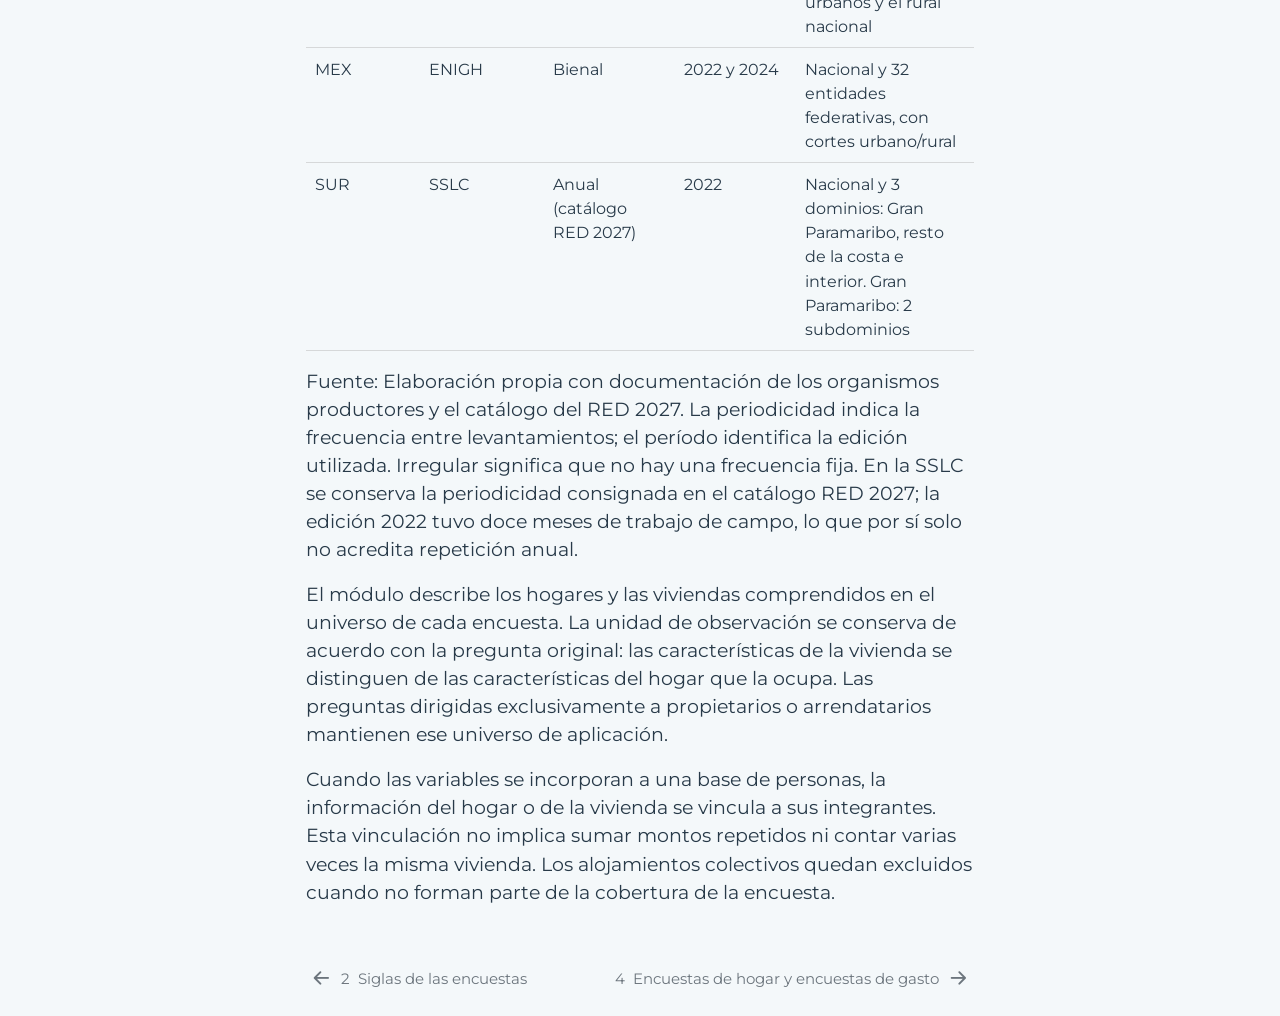
==== commit 774f9e38: "Publica el manual de vivienda desde RED-2028 (6333b3f)" ====
--- a/chapters/01-introduccion.html
+++ b/chapters/01-introduccion.html
@@ -197,7 +197,7 @@
 <p>AQUIIII TAMBIEN CAMBIEEEEEE La armonización de encuestas de hogares abarca 20 países. El cuadro siguiente identifica las fuentes previstas por país, incluidas las encuestas de empleo que relevan hogares. Cada combinación de país, encuesta y ronda conserva su propia cobertura, unidad de observación y diseño muestral; la inclusión de un país no implica disponibilidad de todas las variables.</p>
 <p><strong>Cuadro 1. Encuestas de hogares de los 20 países</strong></p>
 <div class="table-responsive">
-<table>
+<table class="table">
 <colgroup>
 <col style="width: 7%">
 <col style="width: 14%">
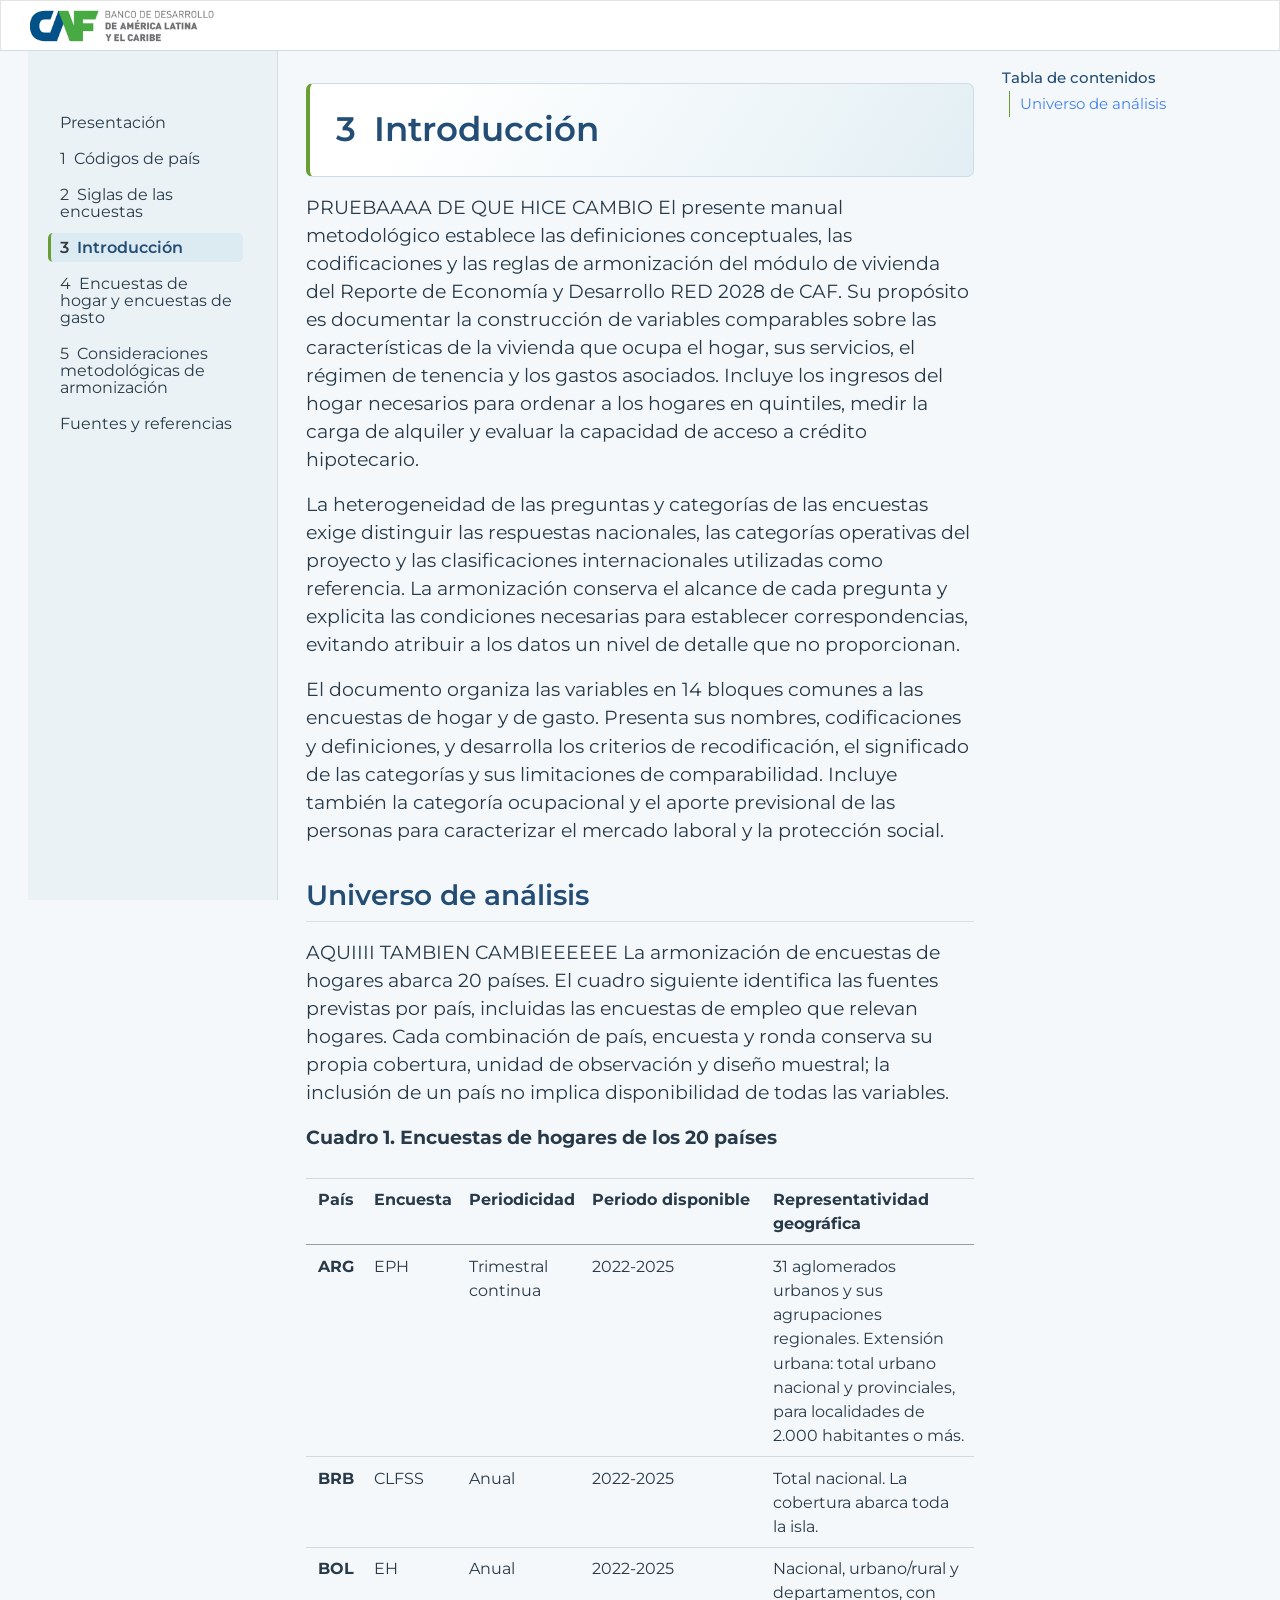
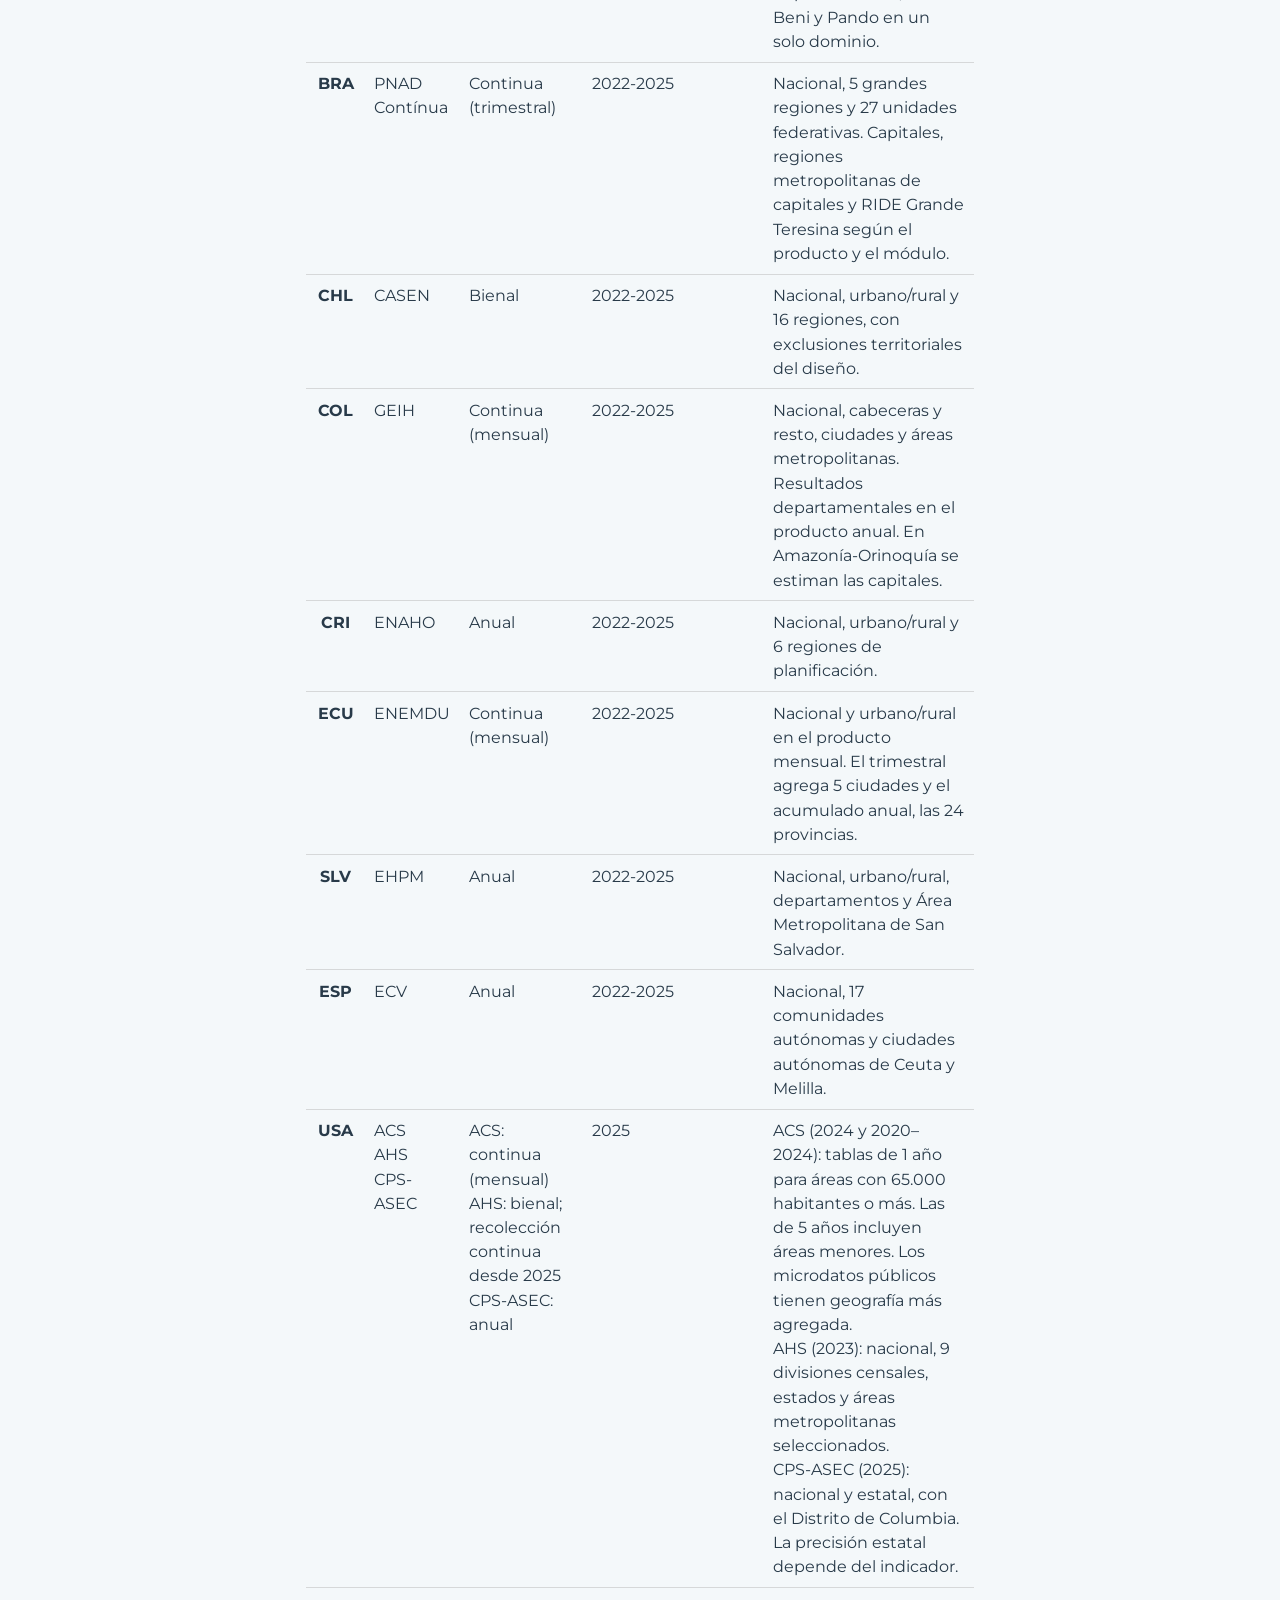
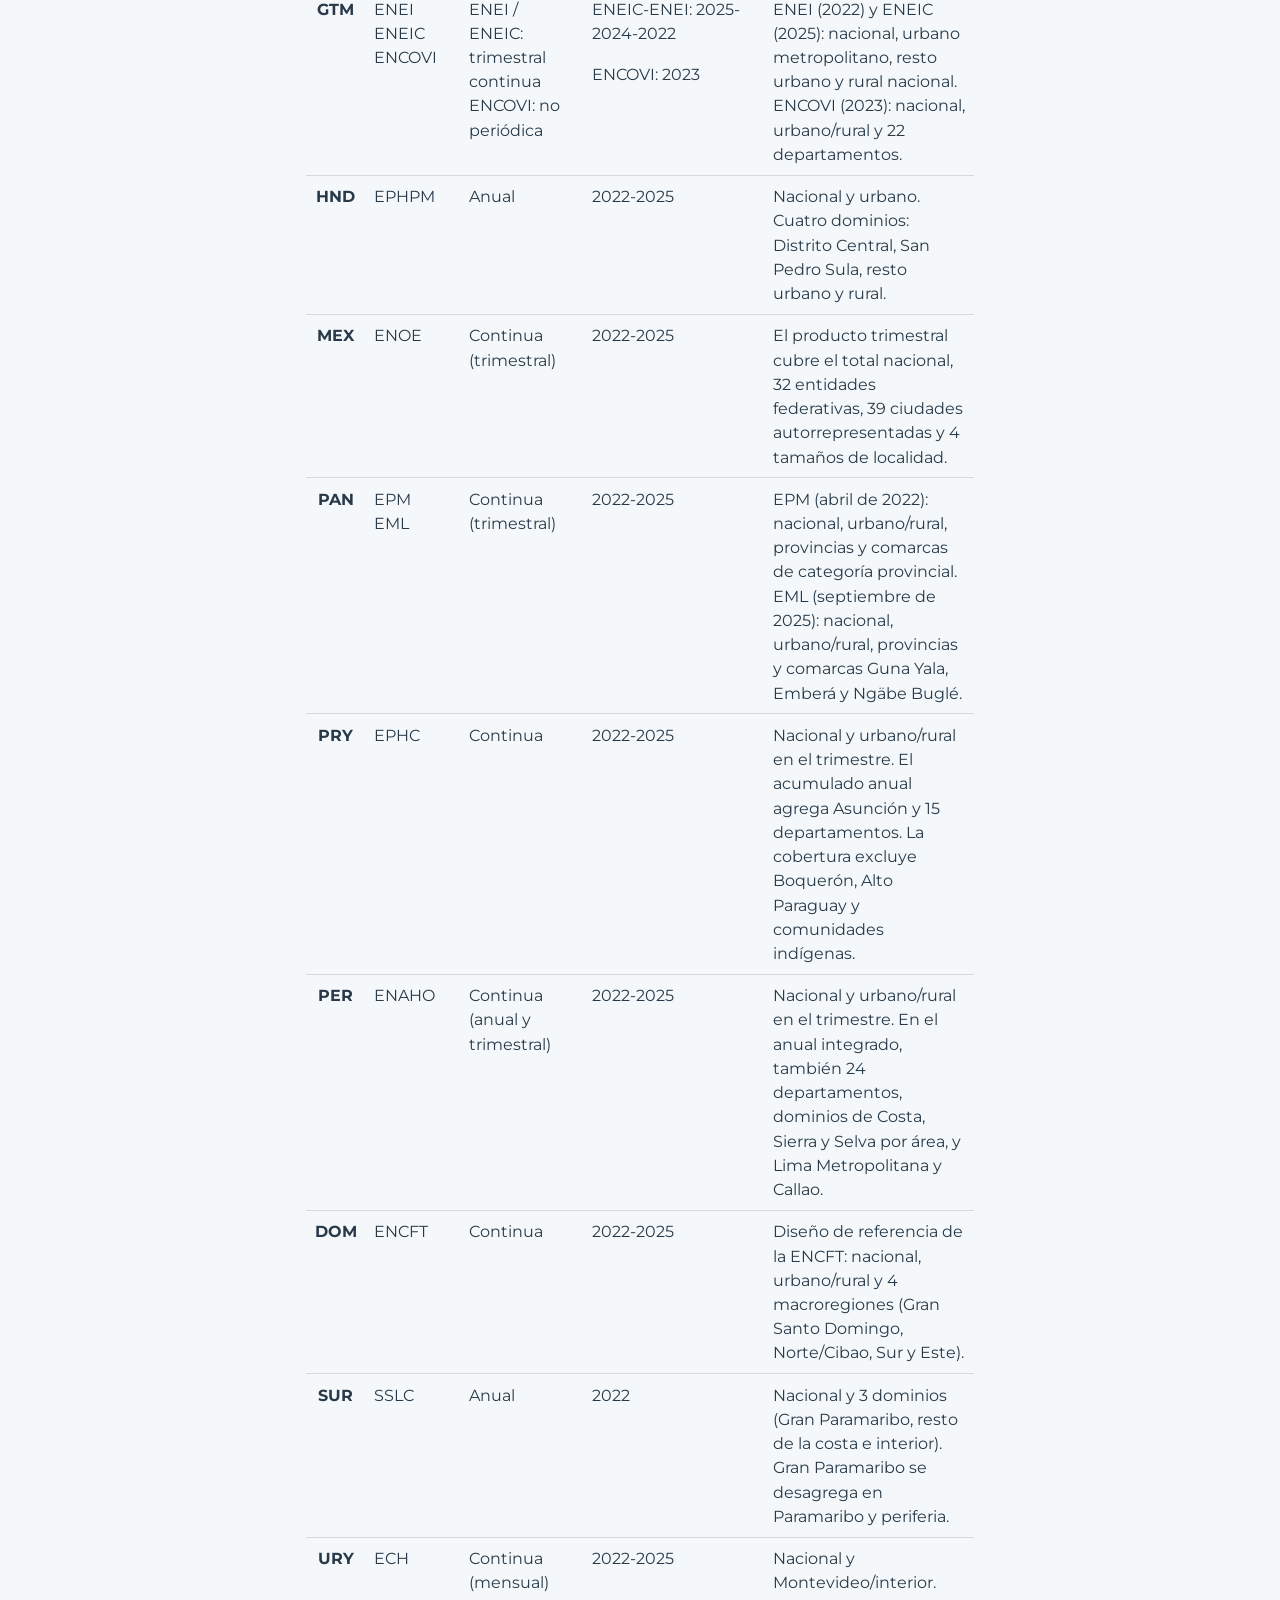
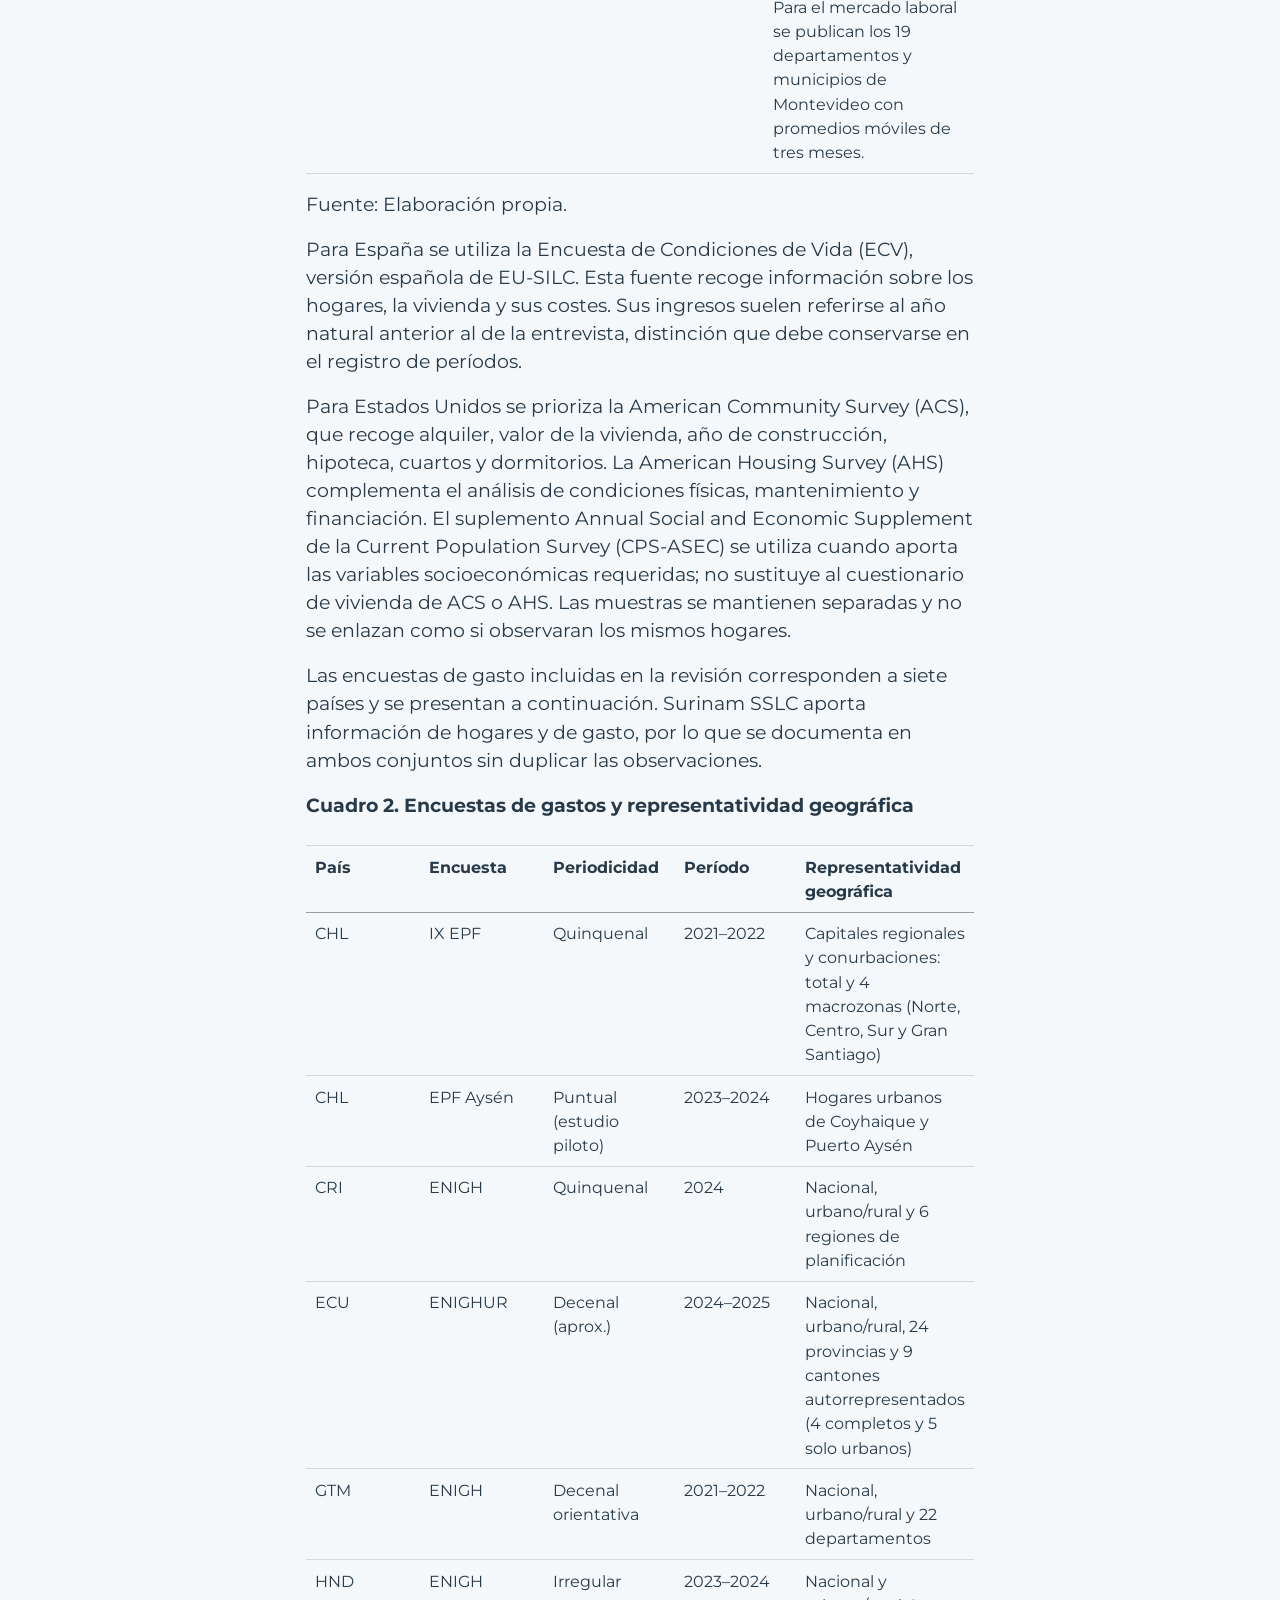
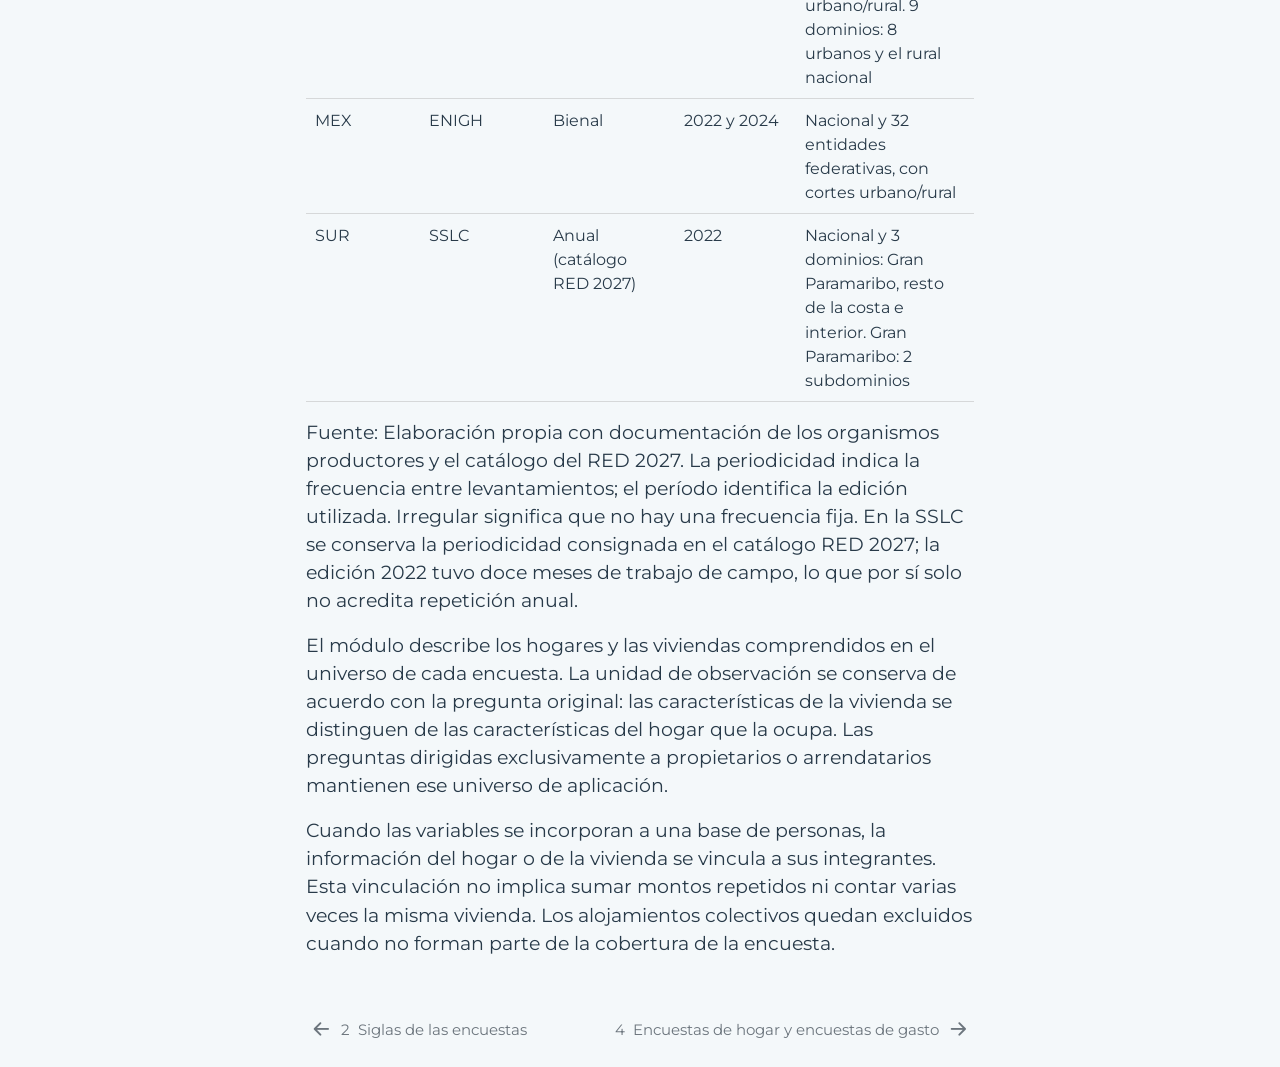
==== commit e20acd3e: "Publica el manual de vivienda desde RED-2028 (d19fb69)" ====
--- a/chapters/01-introduccion.html
+++ b/chapters/01-introduccion.html
@@ -24,7 +24,6 @@
 
 
 <script src="../site_libs/quarto-nav/quarto-nav.js"></script>
-<script src="../site_libs/quarto-nav/headroom.min.js"></script>
 <script src="../site_libs/clipboard/clipboard.min.js"></script>
 <script src="../site_libs/quarto-search/autocomplete.umd.js"></script>
 <script src="../site_libs/quarto-search/fuse.min.js"></script>
@@ -42,13 +41,13 @@
 <link href="../site_libs/quarto-html/quarto-syntax-highlighting-7b89279ff1a6dce999919e0e67d4d9ec.css" rel="stylesheet" id="quarto-text-highlighting-styles">
 <script src="../site_libs/bootstrap/bootstrap.min.js"></script>
 <link href="../site_libs/bootstrap/bootstrap-icons.css" rel="stylesheet">
-<link href="../site_libs/bootstrap/bootstrap-eebf6eb1e1b65f16e7bf3174752d4c9c.min.css" rel="stylesheet" append-hash="true" id="quarto-bootstrap" data-mode="light">
+<link href="../site_libs/bootstrap/bootstrap-7b10a32f54b3580059b1fe00f8f34fea.min.css" rel="stylesheet" append-hash="true" id="quarto-bootstrap" data-mode="light">
 <script id="quarto-search-options" type="application/json">{
-  "location": "sidebar",
+  "location": "navbar",
   "copy-button": false,
   "collapse-after": 3,
-  "panel-placement": "start",
-  "type": "textbox",
+  "panel-placement": "end",
+  "type": "overlay",
   "limit": 50,
   "keyboard-shortcut": [
     "f",
@@ -75,10 +74,22 @@
 <link rel="stylesheet" href="../styles.css">
 </head>
 
-<body class="nav-sidebar floating quarto-light">
+<body class="nav-sidebar floating nav-fixed quarto-light">
 
 <div id="quarto-search-results"></div>
   <header id="quarto-header" class="headroom fixed-top">
+    <nav class="navbar navbar-expand " data-bs-theme="dark">
+      <div class="navbar-container container-fluid">
+      <div class="navbar-brand-container mx-auto">
+    <a href="../index.html" class="navbar-brand navbar-brand-logo">
+    <img src="../images/logo-caf.png" alt="CAF — Banco de Desarrollo de América Latina y el Caribe" class="navbar-logo light-content">
+    <img src="../images/logo-caf.png" alt="CAF — Banco de Desarrollo de América Latina y el Caribe" class="navbar-logo dark-content">
+    </a>
+  </div>
+        <div class="quarto-navbar-tools tools-end">
+</div>
+      </div> <!-- /container-fluid -->
+    </nav>
   <nav class="quarto-secondary-nav">
     <div class="container-fluid d-flex">
       <button type="button" class="quarto-btn-toggle btn" data-bs-toggle="collapse" role="button" data-bs-target=".quarto-sidebar-collapse-item" aria-controls="quarto-sidebar" aria-expanded="false" aria-label="Alternar barra lateral" onclick="if (window.quartoToggleHeadroom) { window.quartoToggleHeadroom(); }">
@@ -87,28 +98,17 @@
         <nav class="quarto-page-breadcrumbs" aria-label="breadcrumb"><ol class="breadcrumb"><li class="breadcrumb-item"><a href="../chapters/01-introduccion.html"><span class="chapter-number">3</span>&nbsp; <span class="chapter-title">Introducción</span></a></li></ol></nav>
         <a class="flex-grow-1" role="navigation" data-bs-toggle="collapse" data-bs-target=".quarto-sidebar-collapse-item" aria-controls="quarto-sidebar" aria-expanded="false" aria-label="Alternar barra lateral" onclick="if (window.quartoToggleHeadroom) { window.quartoToggleHeadroom(); }">      
         </a>
-      <button type="button" class="btn quarto-search-button" aria-label="Buscar" onclick="window.quartoOpenSearch();">
-        <i class="bi bi-search"></i>
-      </button>
     </div>
   </nav>
 </header>
 <!-- content -->
-<div id="quarto-content" class="quarto-container page-columns page-rows-contents page-layout-article">
+<div id="quarto-content" class="quarto-container page-columns page-rows-contents page-layout-article page-navbar">
 <!-- sidebar -->
   <nav id="quarto-sidebar" class="sidebar collapse collapse-horizontal quarto-sidebar-collapse-item sidebar-navigation floating overflow-auto">
     <div class="pt-lg-2 mt-2 text-left sidebar-header sidebar-header-stacked">
       <a href="../index.html" class="sidebar-logo-link">
       </a>
-    <div class="sidebar-title mb-0 py-0">
-      <a href="../">Manual metodológico RED28</a> 
-    </div>
       </div>
-        <div class="mt-2 flex-shrink-0 align-items-center">
-        <div class="sidebar-search">
-        <div id="quarto-search" class="" title="Buscar"></div>
-        </div>
-        </div>
     <div class="sidebar-menu-container"> 
     <ul class="list-unstyled mt-1">
         <li class="sidebar-item">
--- a/styles.css
+++ b/styles.css
@@ -83,6 +83,39 @@
     padding: clamp(1rem, 2vw, 1.65rem);
   }
 
+  #quarto-header .navbar {
+    border-bottom: 1px solid #cfdee6;
+  }
+
+  #quarto-header .navbar-brand-container.mx-auto {
+    margin-inline-start: 0 !important;
+  }
+
+  #quarto-header .navbar-brand-logo {
+    position: relative;
+    display: block;
+    width: 11rem;
+    aspect-ratio: 5.8;
+    overflow: hidden;
+  }
+
+  /* El archivo del logo incluye márgenes blancos. */
+  #quarto-header .navbar-brand-logo .navbar-logo {
+    position: absolute;
+    top: 50%;
+    left: 50%;
+    width: 126%;
+    height: auto;
+    max-width: none;
+    max-height: none;
+    margin: 0;
+    transform: translate(-50%, -50%);
+  }
+
+  body:has(#quarto-header .navbar-brand-logo) #presentación > p:has(> img[alt^="CAF —"]) {
+    display: none;
+  }
+
   #presentación img[alt^="CAF —"] {
     width: min(100%, 28rem);
     height: auto;
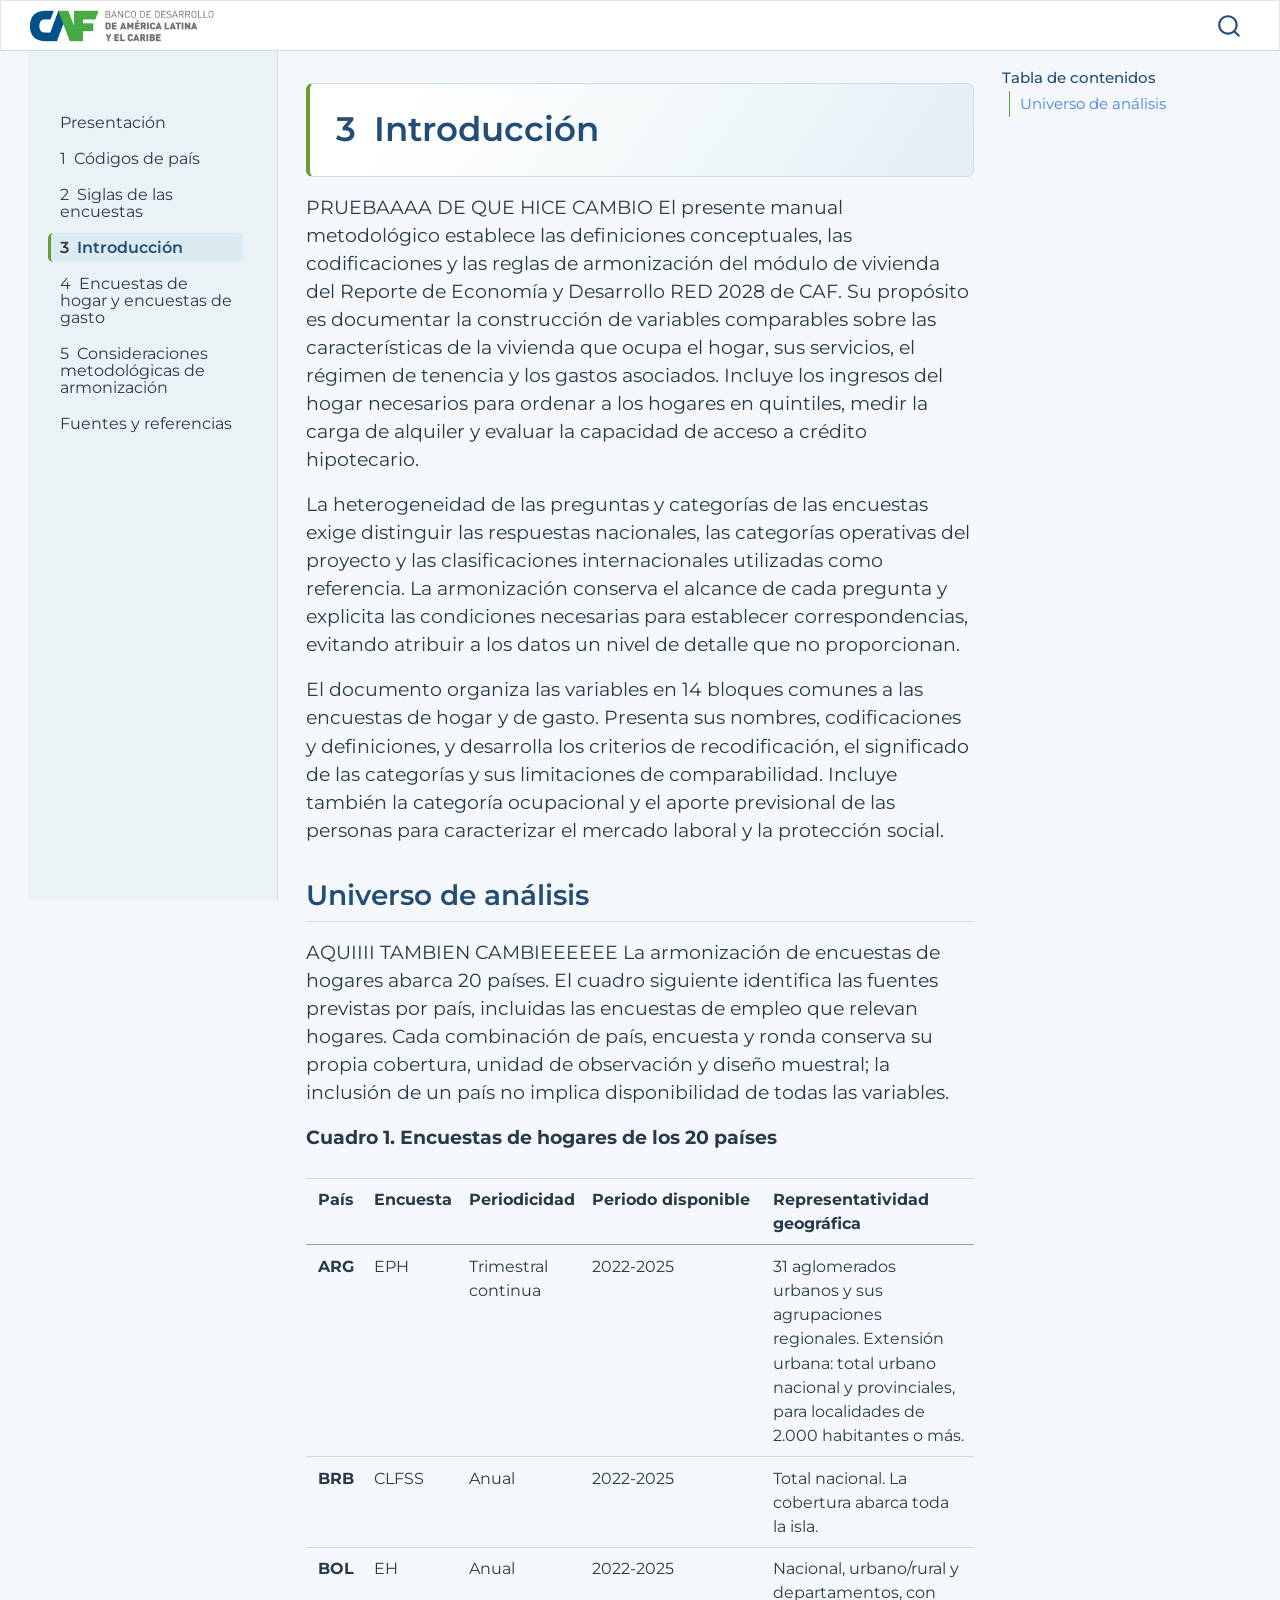
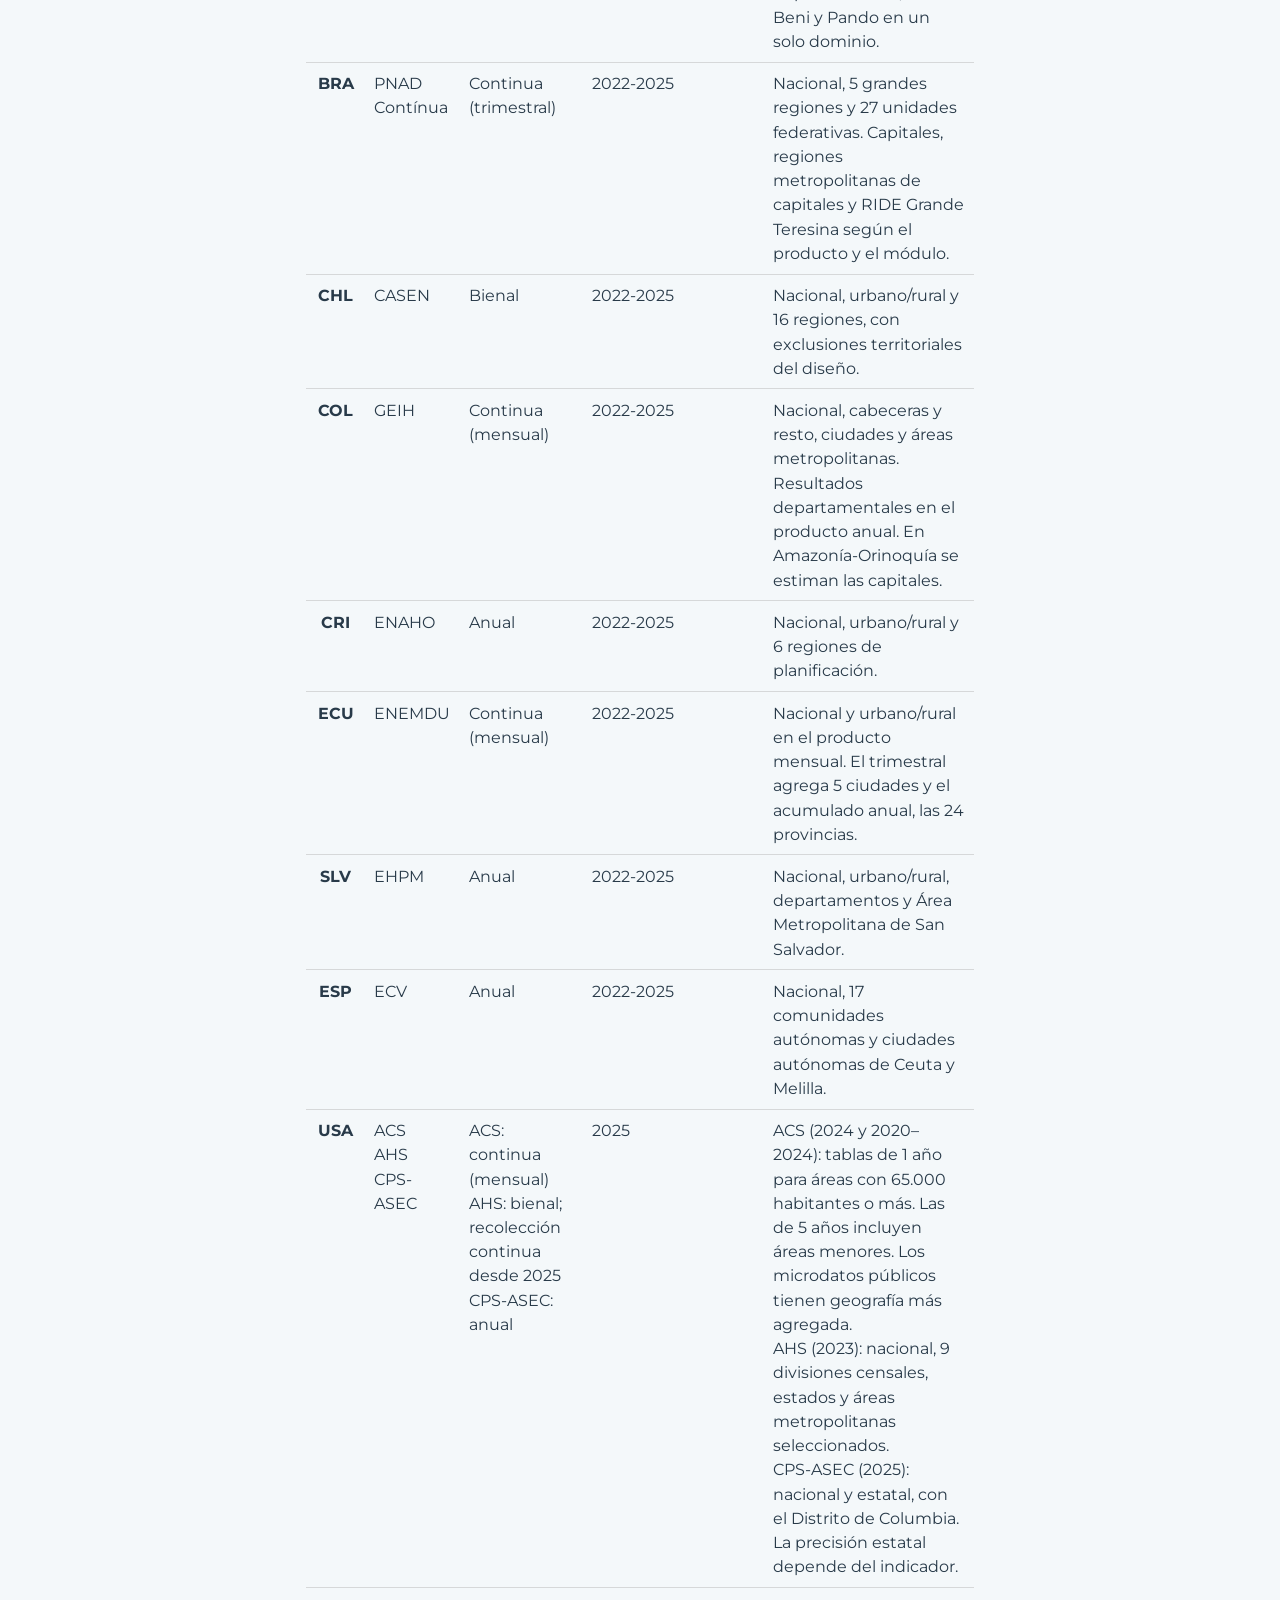
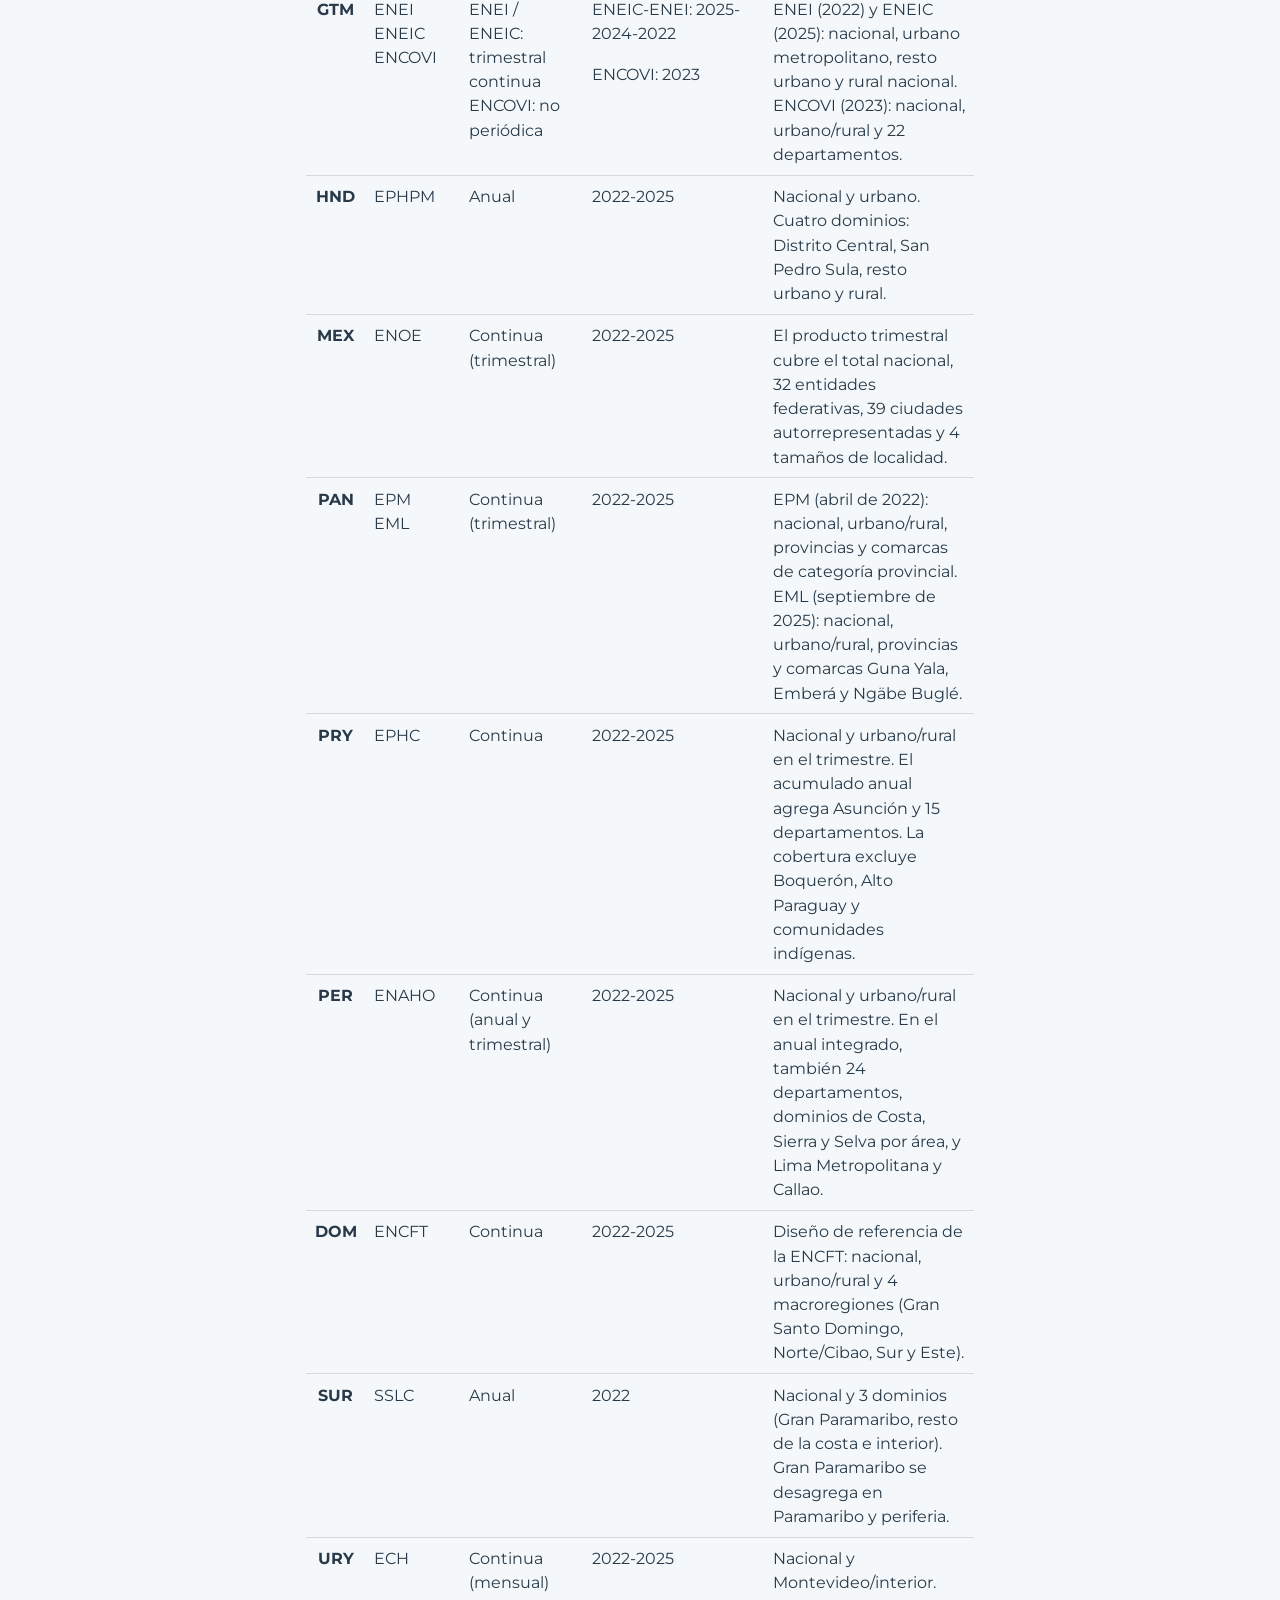
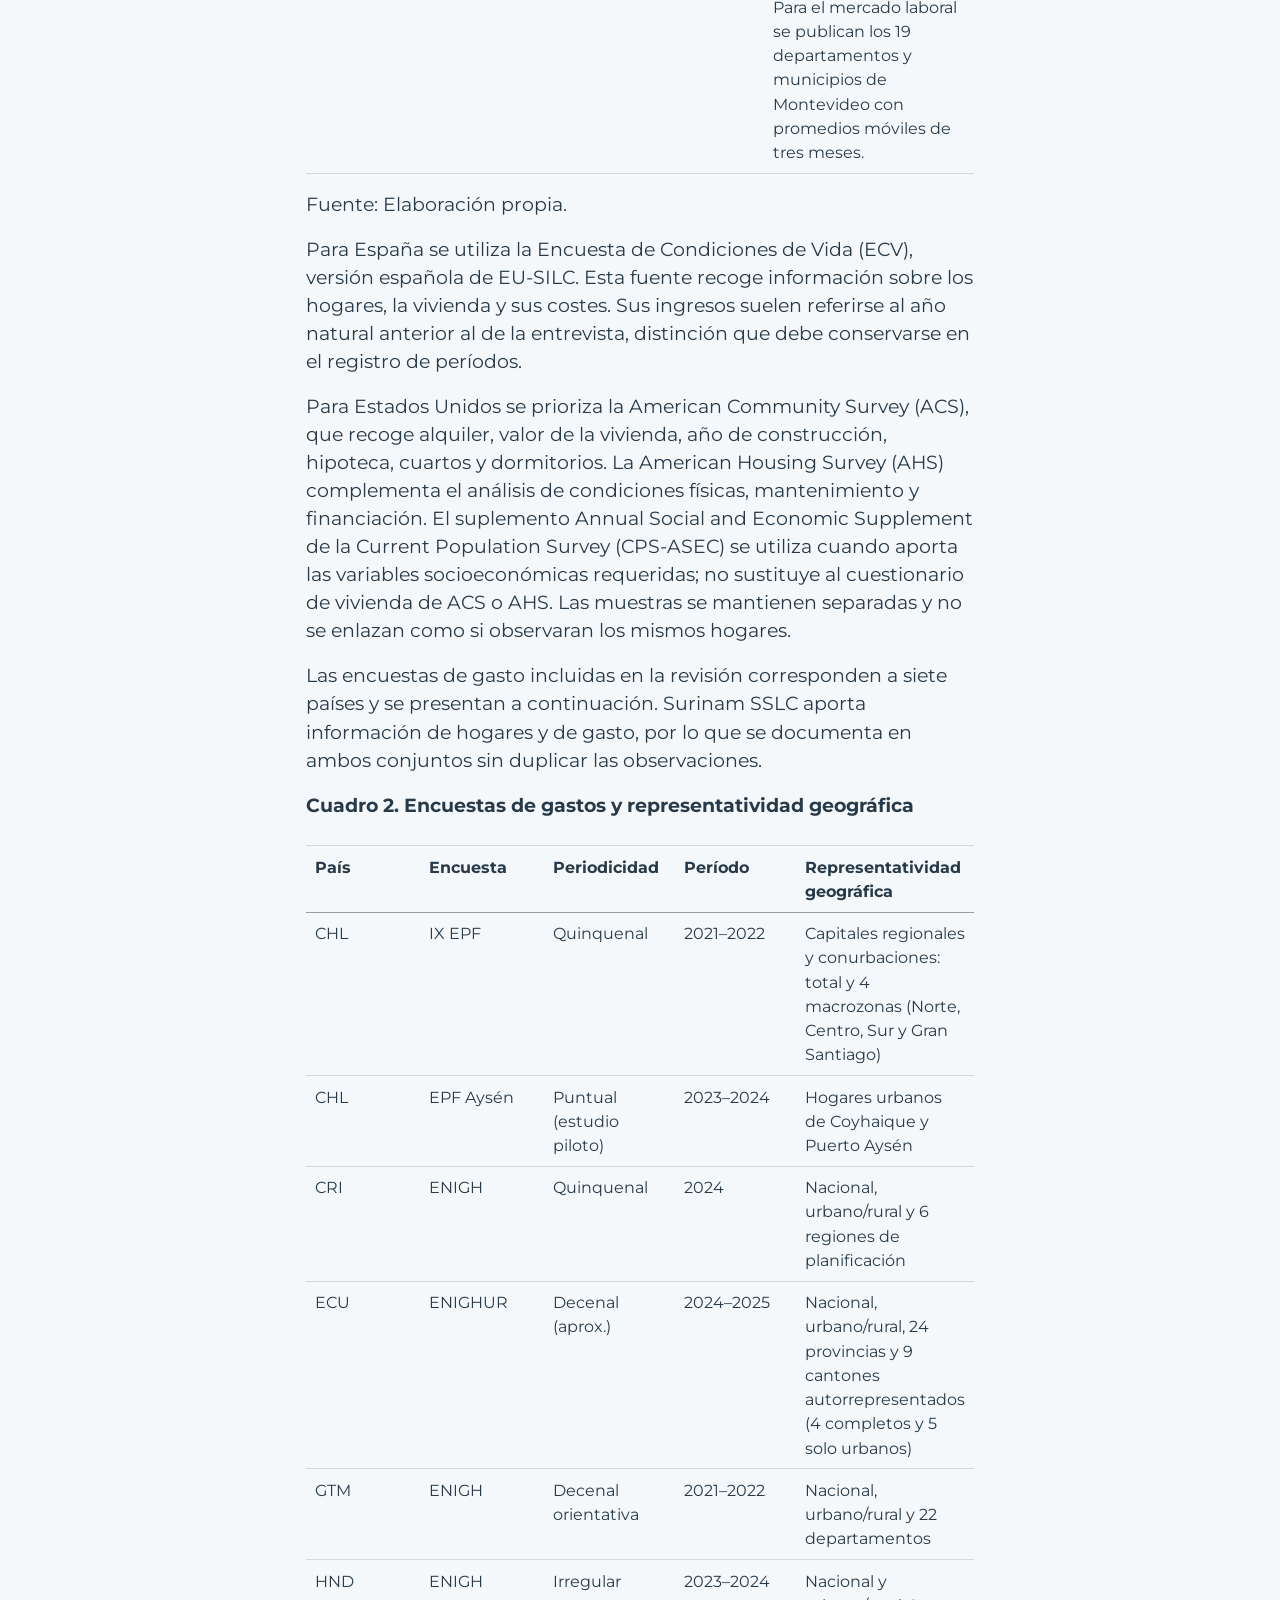
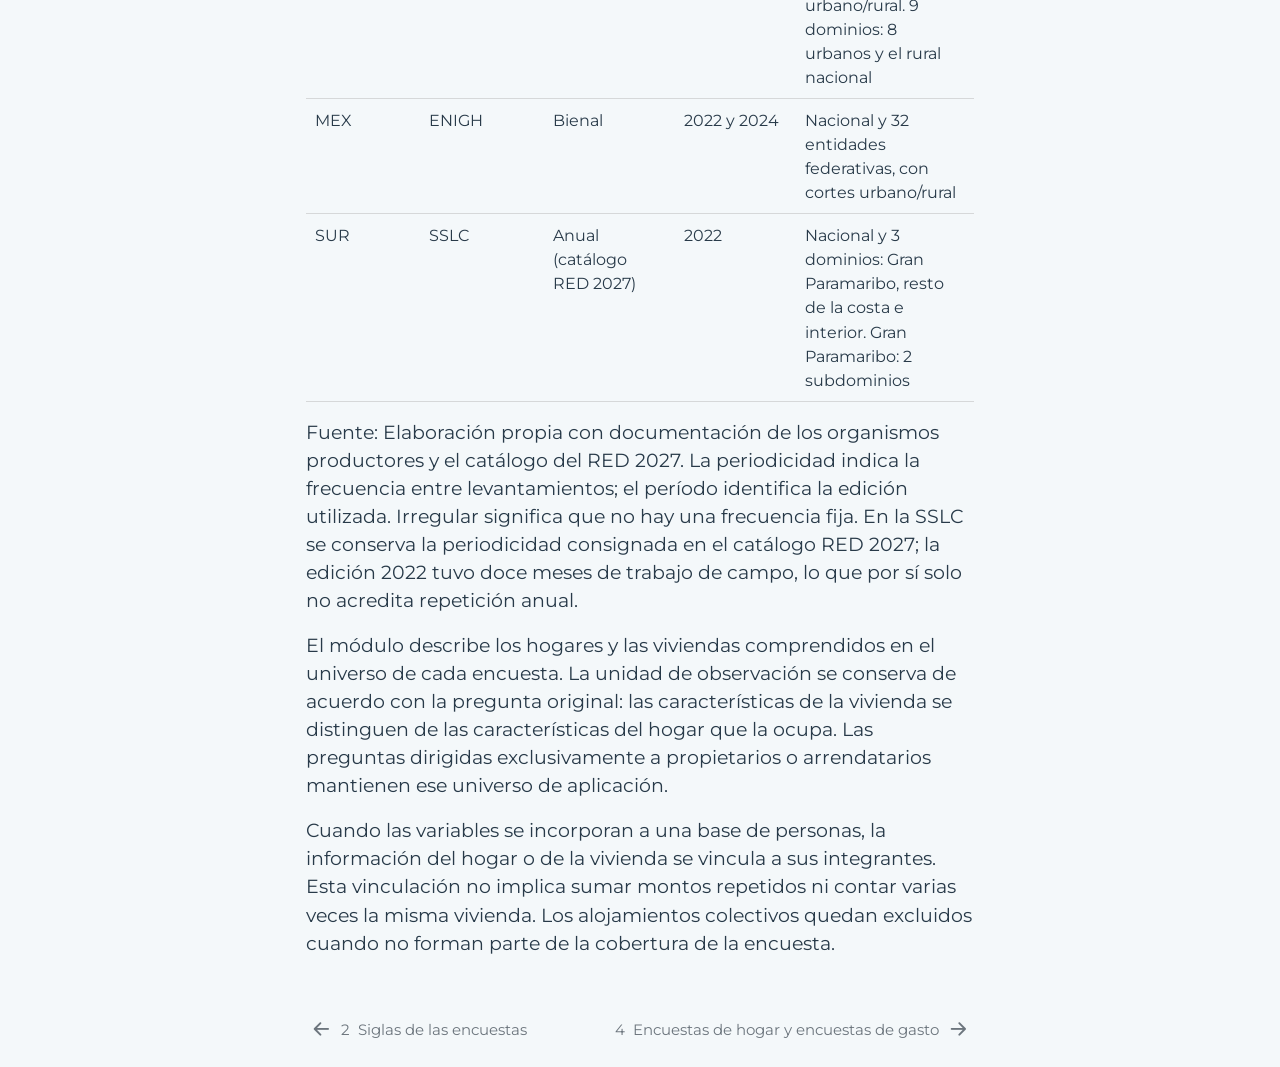
==== commit e2ae56e8: "Publica el manual de vivienda desde RED-2028 (8879c69)" ====
--- a/chapters/01-introduccion.html
+++ b/chapters/01-introduccion.html
@@ -88,6 +88,7 @@
   </div>
         <div class="quarto-navbar-tools tools-end">
 </div>
+          <div id="quarto-search" class="" title="Buscar"></div>
       </div> <!-- /container-fluid -->
     </nav>
   <nav class="quarto-secondary-nav">
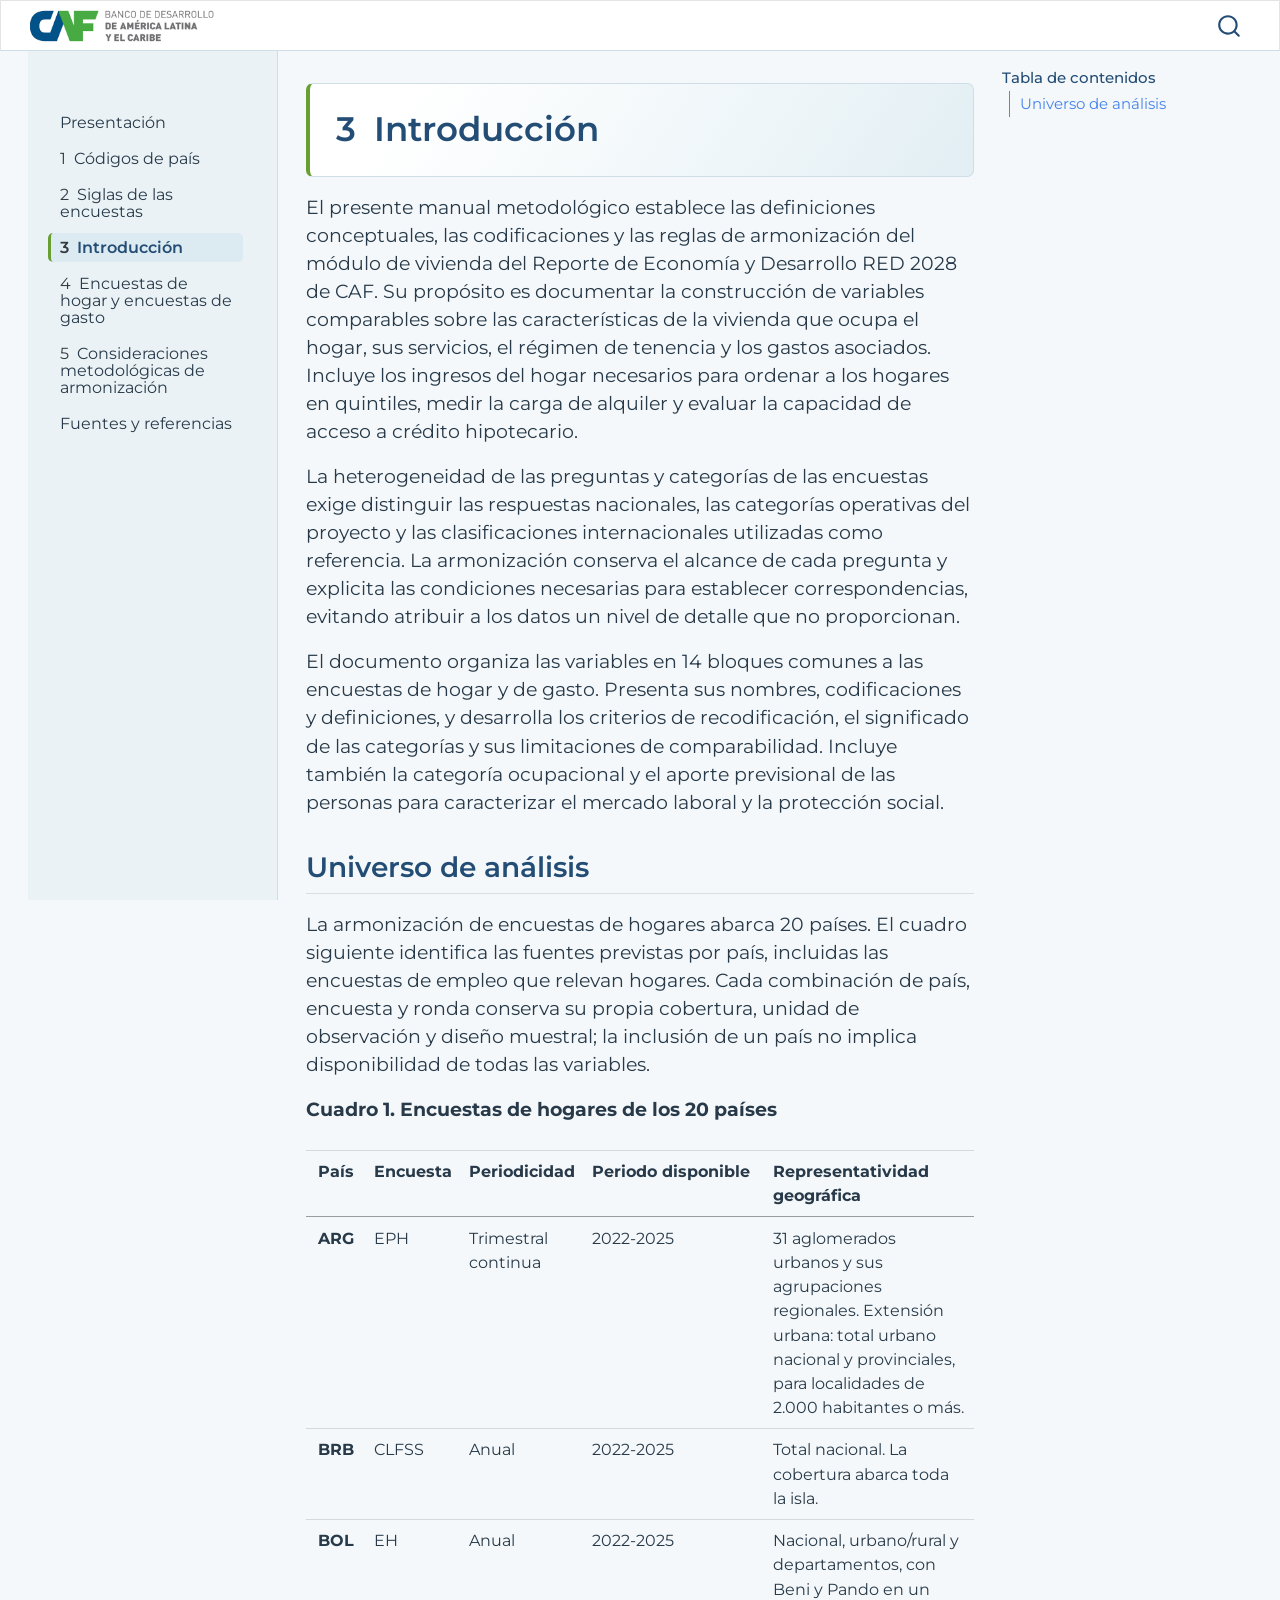
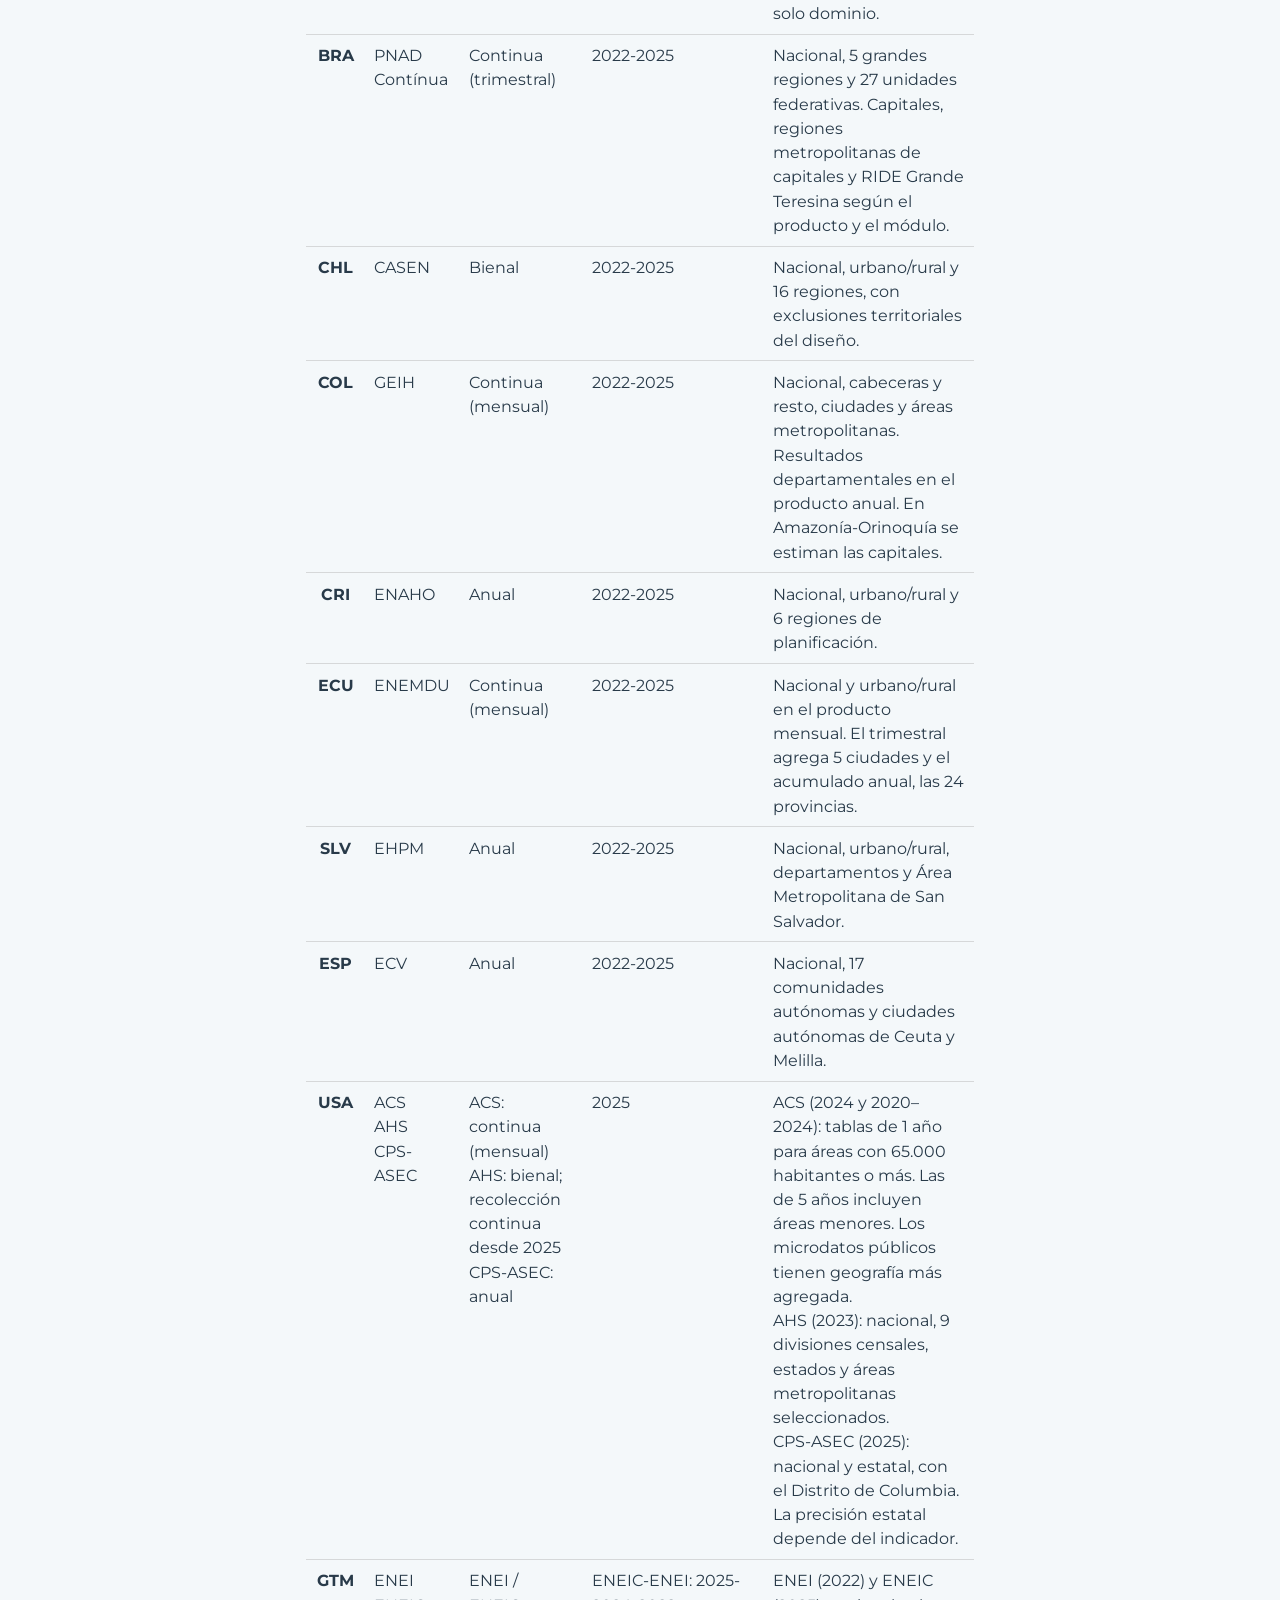
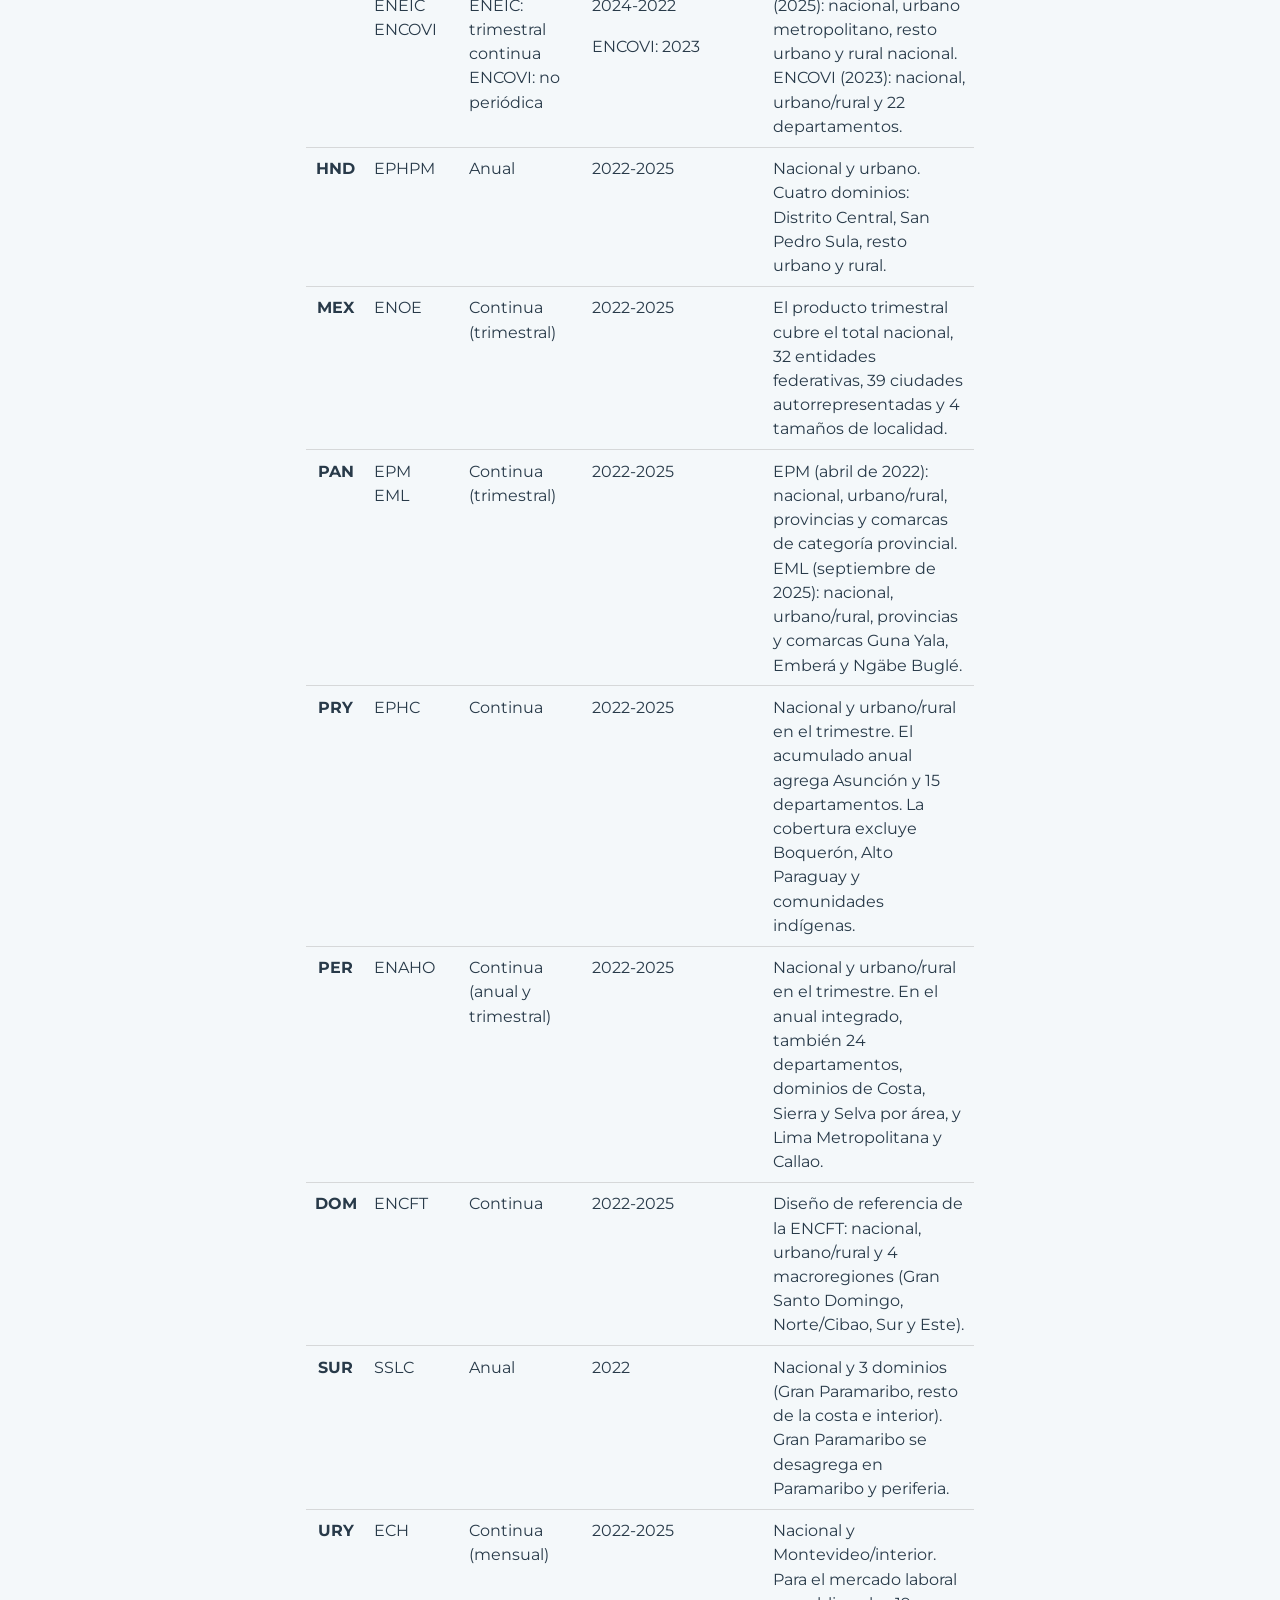
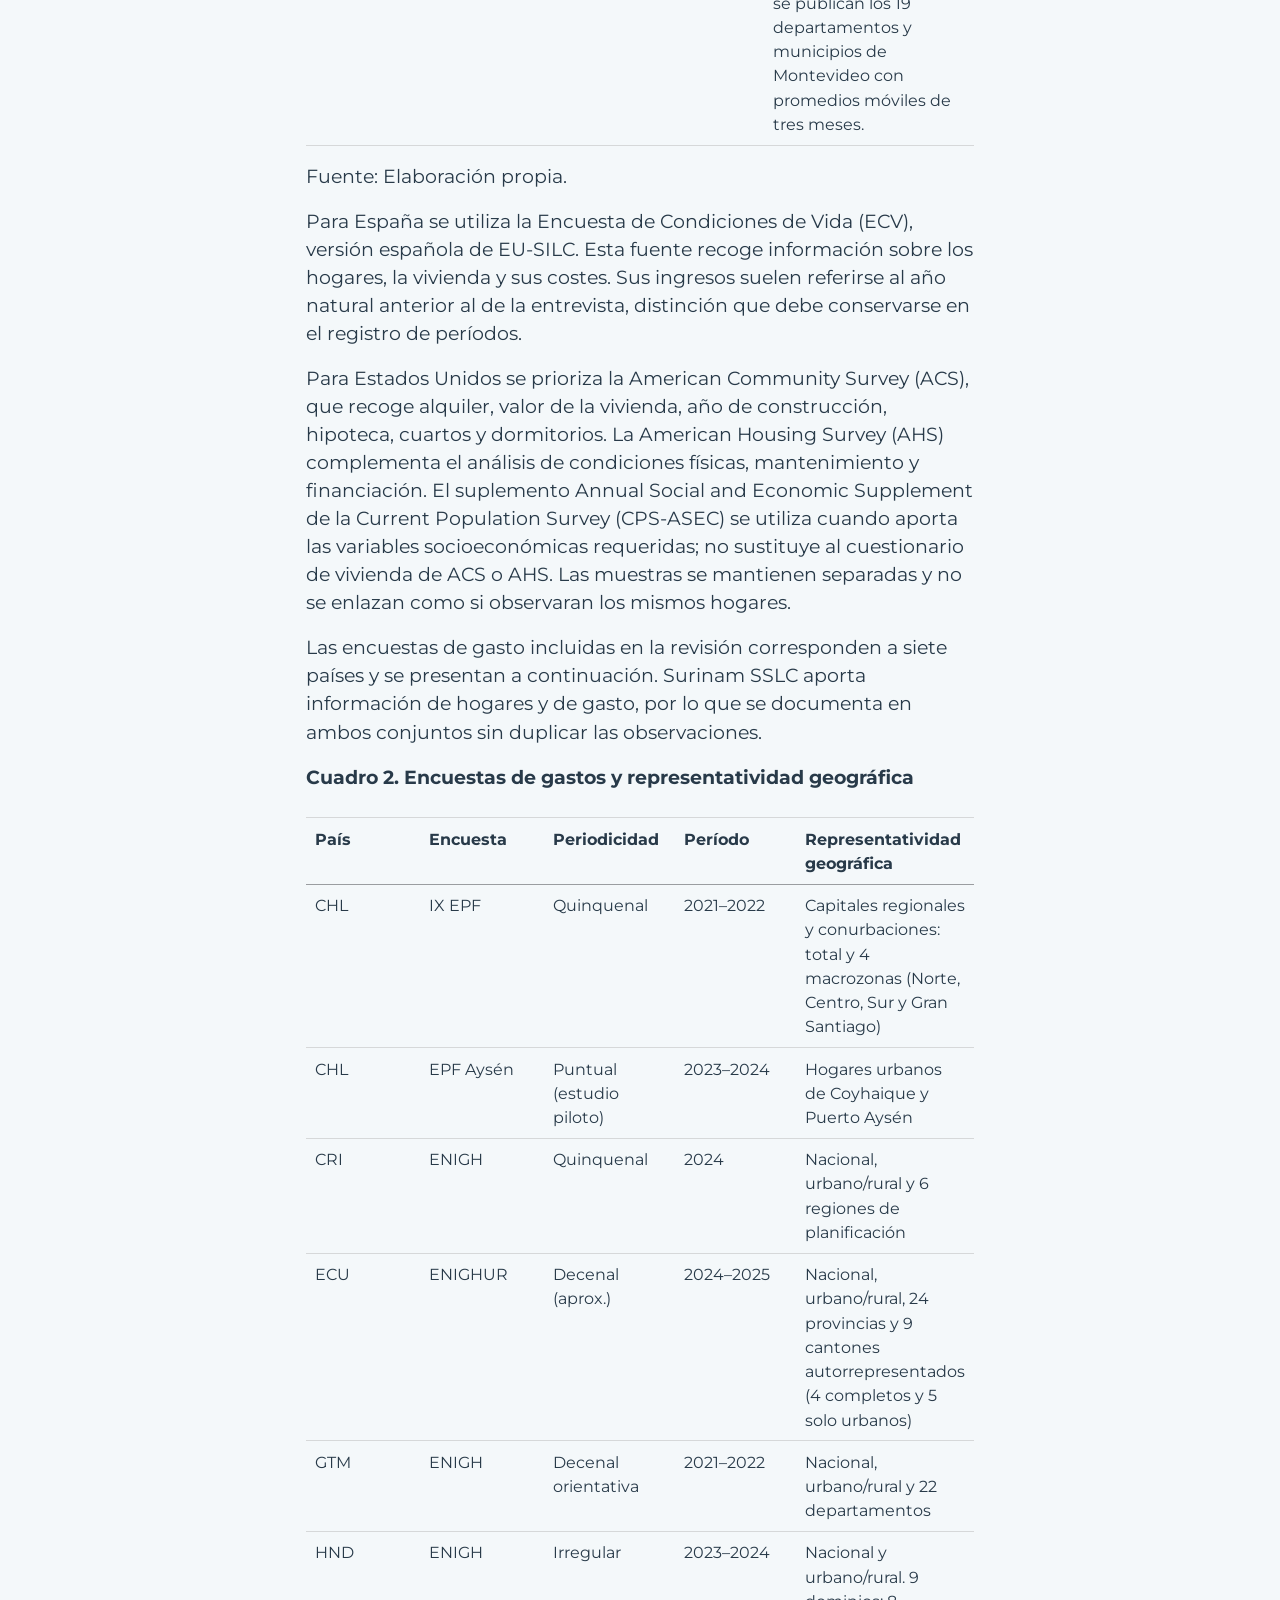
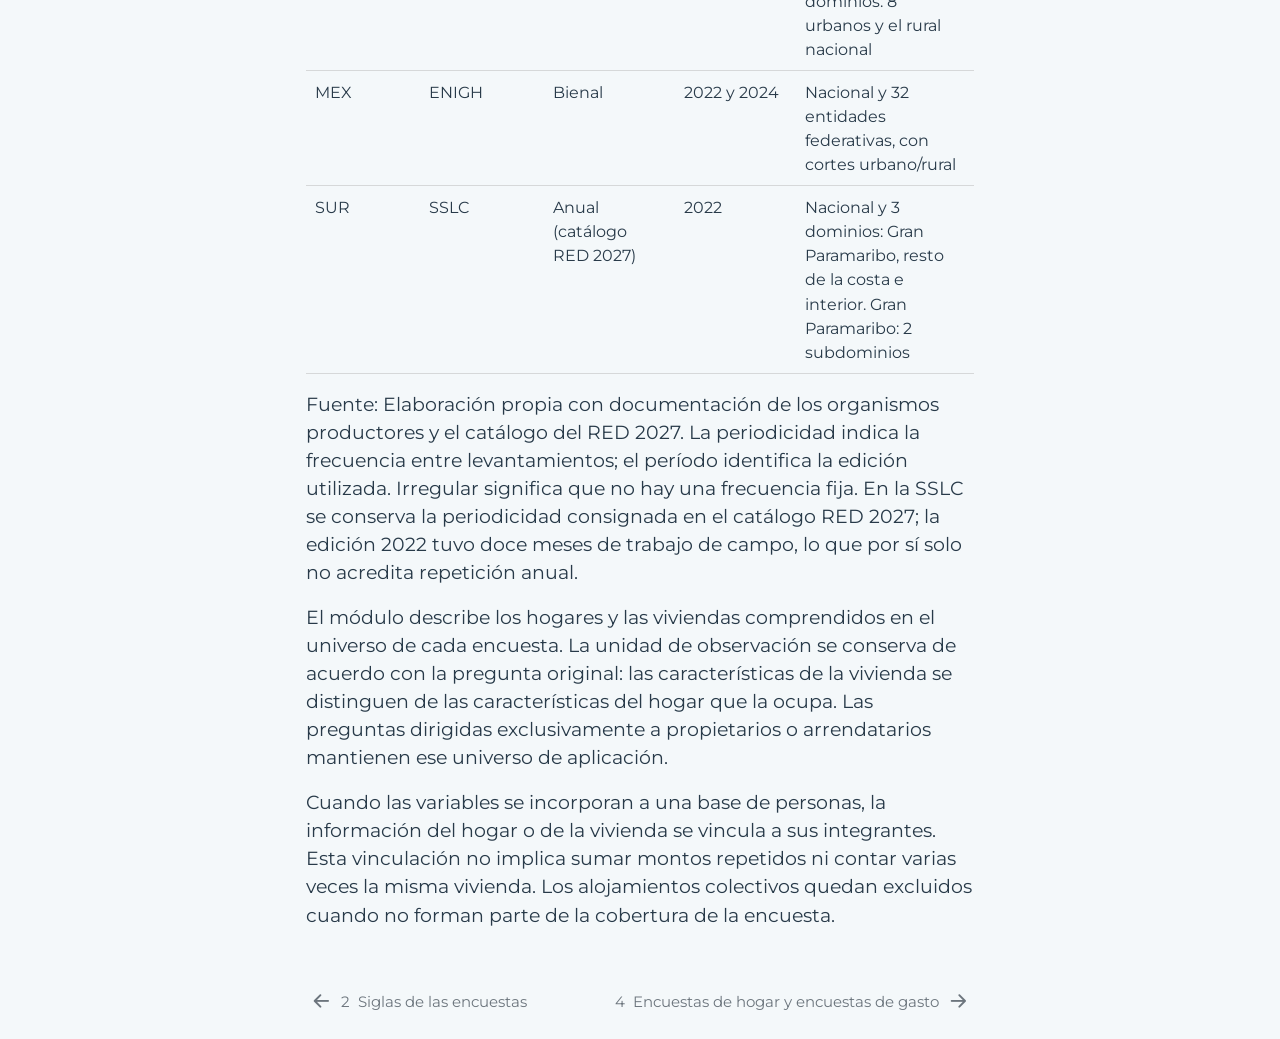
==== commit 2ef5537b: "Publica el manual de vivienda desde RED-2028 (448fe1c)" ====
--- a/chapters/01-introduccion.html
+++ b/chapters/01-introduccion.html
@@ -190,12 +190,12 @@
 </header>
 
 
-<p>PRUEBAAAA DE QUE HICE CAMBIO El presente manual metodológico establece las definiciones conceptuales, las codificaciones y las reglas de armonización del módulo de vivienda del Reporte de Economía y Desarrollo RED 2028 de CAF. Su propósito es documentar la construcción de variables comparables sobre las características de la vivienda que ocupa el hogar, sus servicios, el régimen de tenencia y los gastos asociados. Incluye los ingresos del hogar necesarios para ordenar a los hogares en quintiles, medir la carga de alquiler y evaluar la capacidad de acceso a crédito hipotecario.</p>
+<p>El presente manual metodológico establece las definiciones conceptuales, las codificaciones y las reglas de armonización del módulo de vivienda del Reporte de Economía y Desarrollo RED 2028 de CAF. Su propósito es documentar la construcción de variables comparables sobre las características de la vivienda que ocupa el hogar, sus servicios, el régimen de tenencia y los gastos asociados. Incluye los ingresos del hogar necesarios para ordenar a los hogares en quintiles, medir la carga de alquiler y evaluar la capacidad de acceso a crédito hipotecario.</p>
 <p>La heterogeneidad de las preguntas y categorías de las encuestas exige distinguir las respuestas nacionales, las categorías operativas del proyecto y las clasificaciones internacionales utilizadas como referencia. La armonización conserva el alcance de cada pregunta y explicita las condiciones necesarias para establecer correspondencias, evitando atribuir a los datos un nivel de detalle que no proporcionan.</p>
 <p>El documento organiza las variables en 14 bloques comunes a las encuestas de hogar y de gasto. Presenta sus nombres, codificaciones y definiciones, y desarrolla los criterios de recodificación, el significado de las categorías y sus limitaciones de comparabilidad. Incluye también la categoría ocupacional y el aporte previsional de las personas para caracterizar el mercado laboral y la protección social.</p>
 <section id="universo-de-análisis" class="level2">
 <h2 class="anchored" data-anchor-id="universo-de-análisis">Universo de análisis</h2>
-<p>AQUIIII TAMBIEN CAMBIEEEEEE La armonización de encuestas de hogares abarca 20 países. El cuadro siguiente identifica las fuentes previstas por país, incluidas las encuestas de empleo que relevan hogares. Cada combinación de país, encuesta y ronda conserva su propia cobertura, unidad de observación y diseño muestral; la inclusión de un país no implica disponibilidad de todas las variables.</p>
+<p>La armonización de encuestas de hogares abarca 20 países. El cuadro siguiente identifica las fuentes previstas por país, incluidas las encuestas de empleo que relevan hogares. Cada combinación de país, encuesta y ronda conserva su propia cobertura, unidad de observación y diseño muestral; la inclusión de un país no implica disponibilidad de todas las variables.</p>
 <p><strong>Cuadro 1. Encuestas de hogares de los 20 países</strong></p>
 <div class="table-responsive">
 <table class="table">
--- a/styles.css
+++ b/styles.css
@@ -156,3 +156,16 @@
 .lead {
   font-family: var(--red28-typeface);
 }
+
+/* Identificadores de variables en el texto y el catálogo. */
+#quarto-document-content code.red28-variable {
+  font-family: ui-monospace, "Cascadia Mono", Consolas, monospace;
+  font-size: .88em;
+  color: #244d75;
+  background-color: #e6eef6;
+  padding: .08em .28em;
+  border-radius: .24em;
+  overflow-wrap: anywhere;
+  -webkit-box-decoration-break: clone;
+  box-decoration-break: clone;
+}
